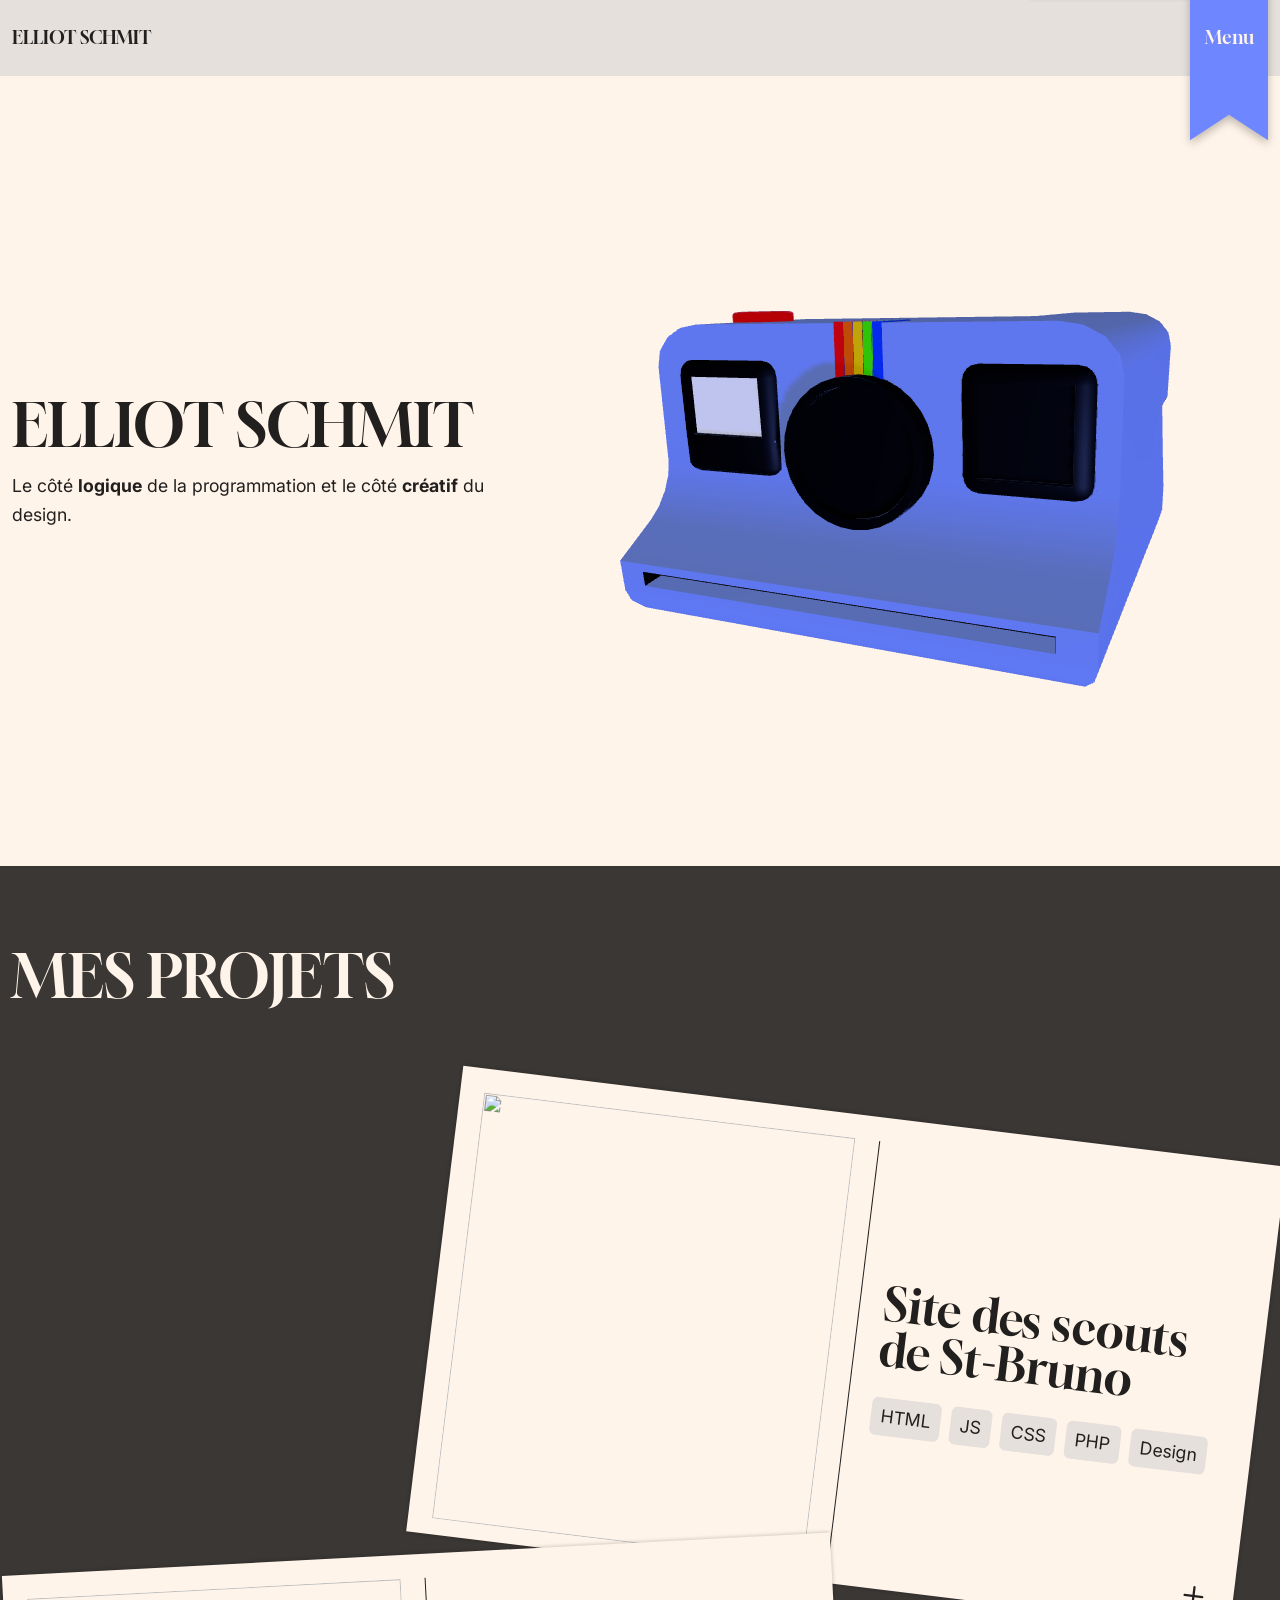
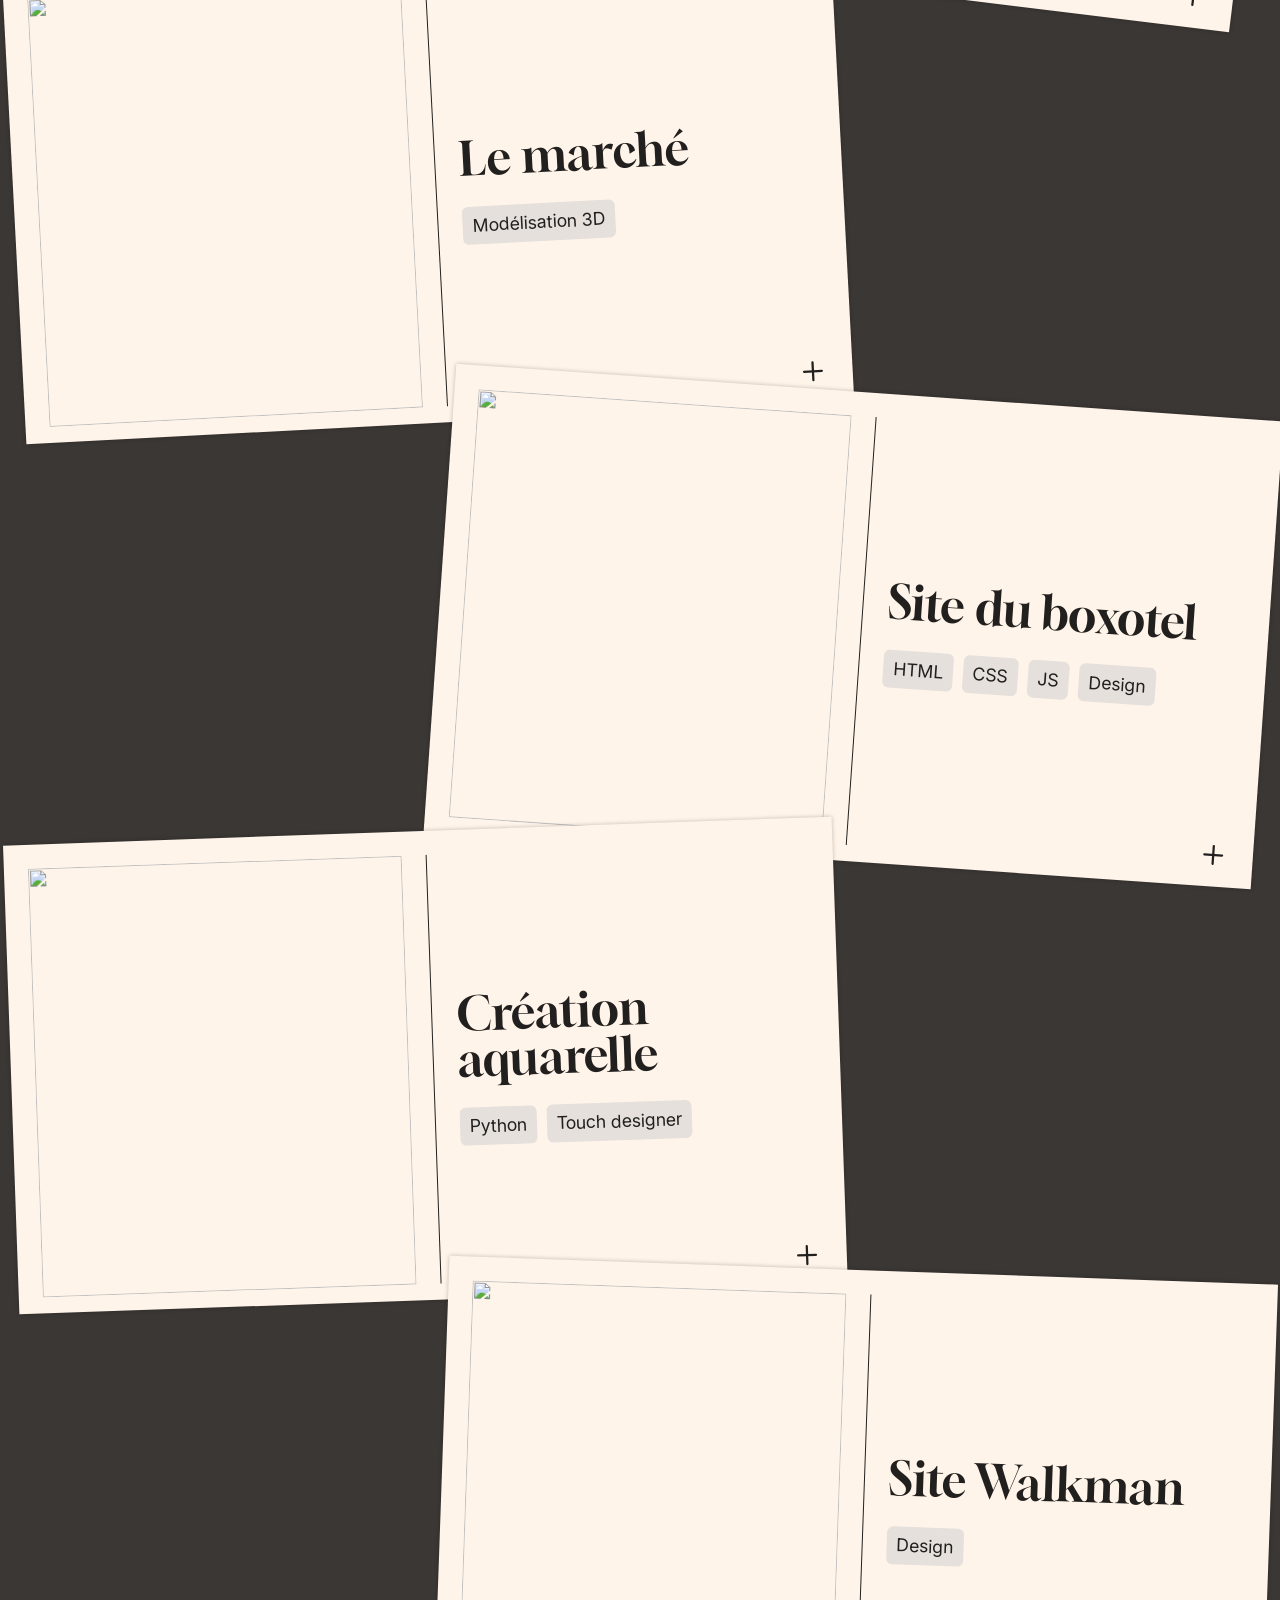
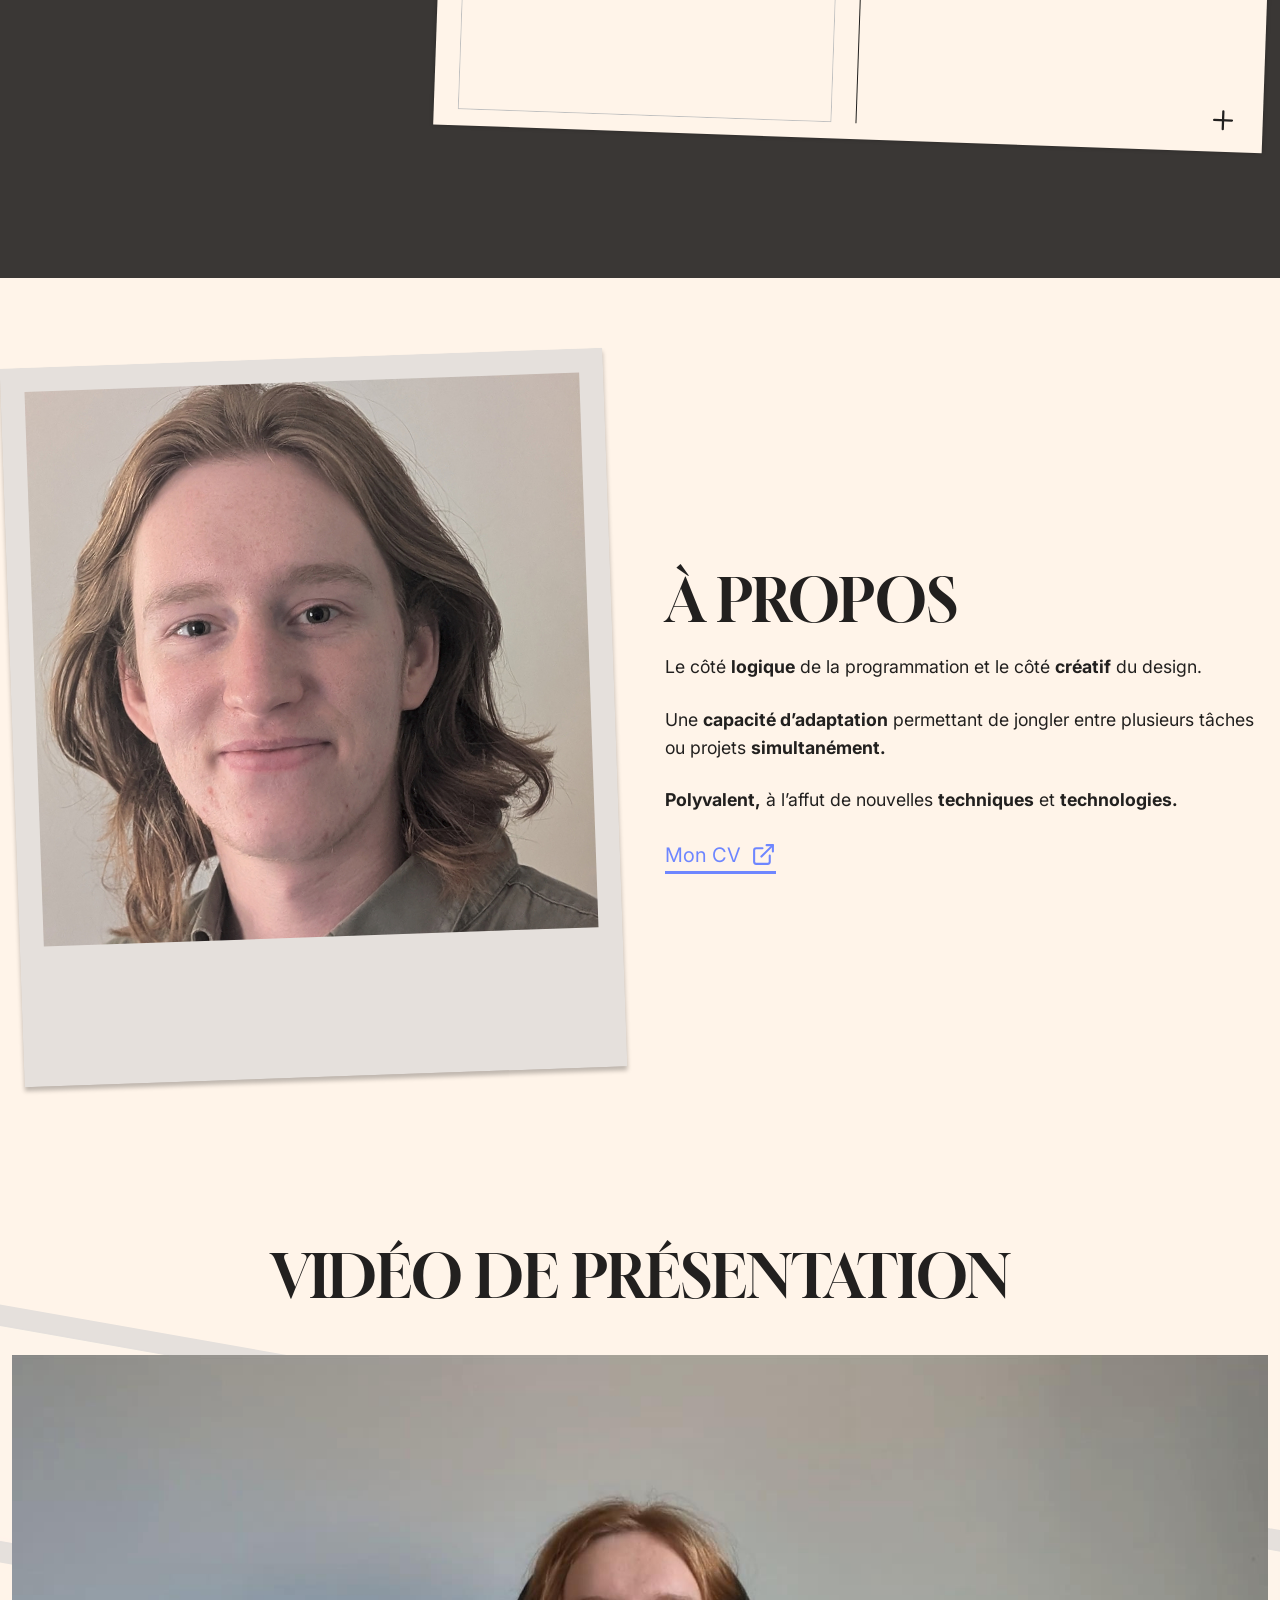
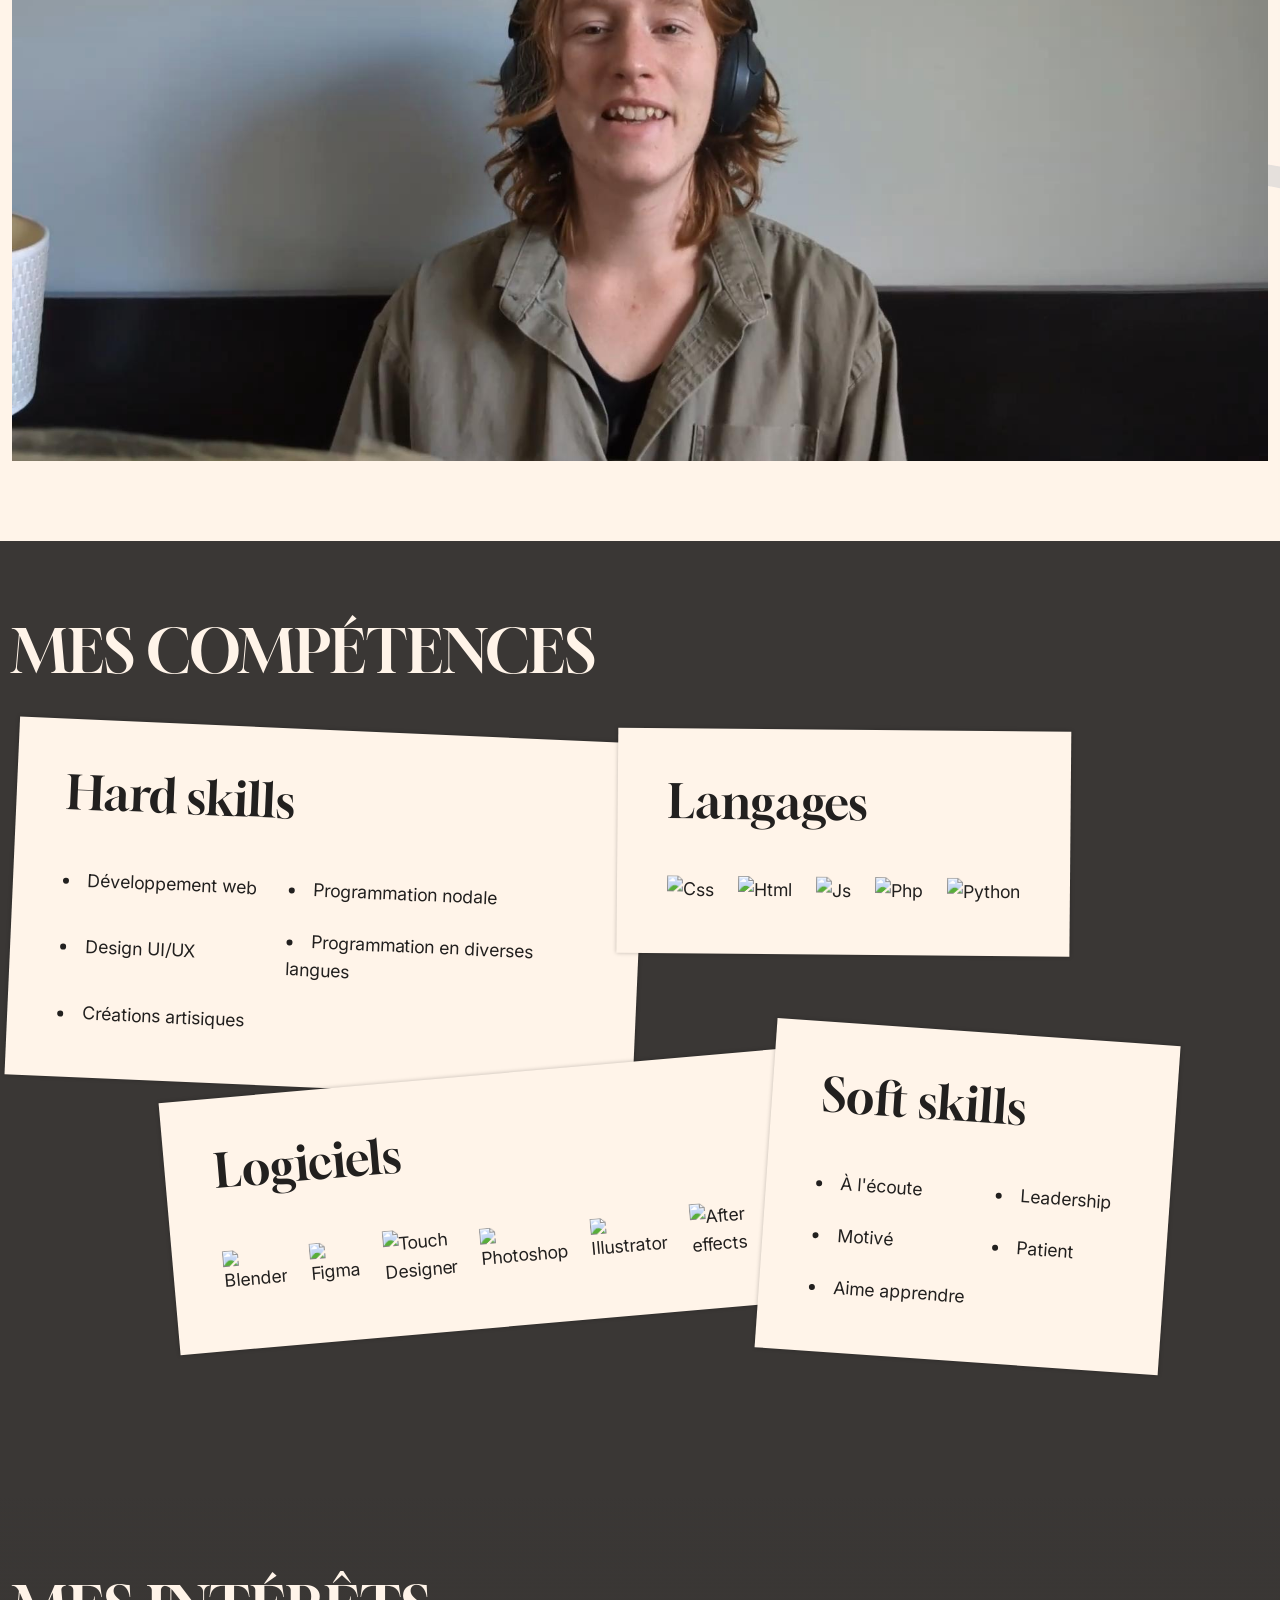
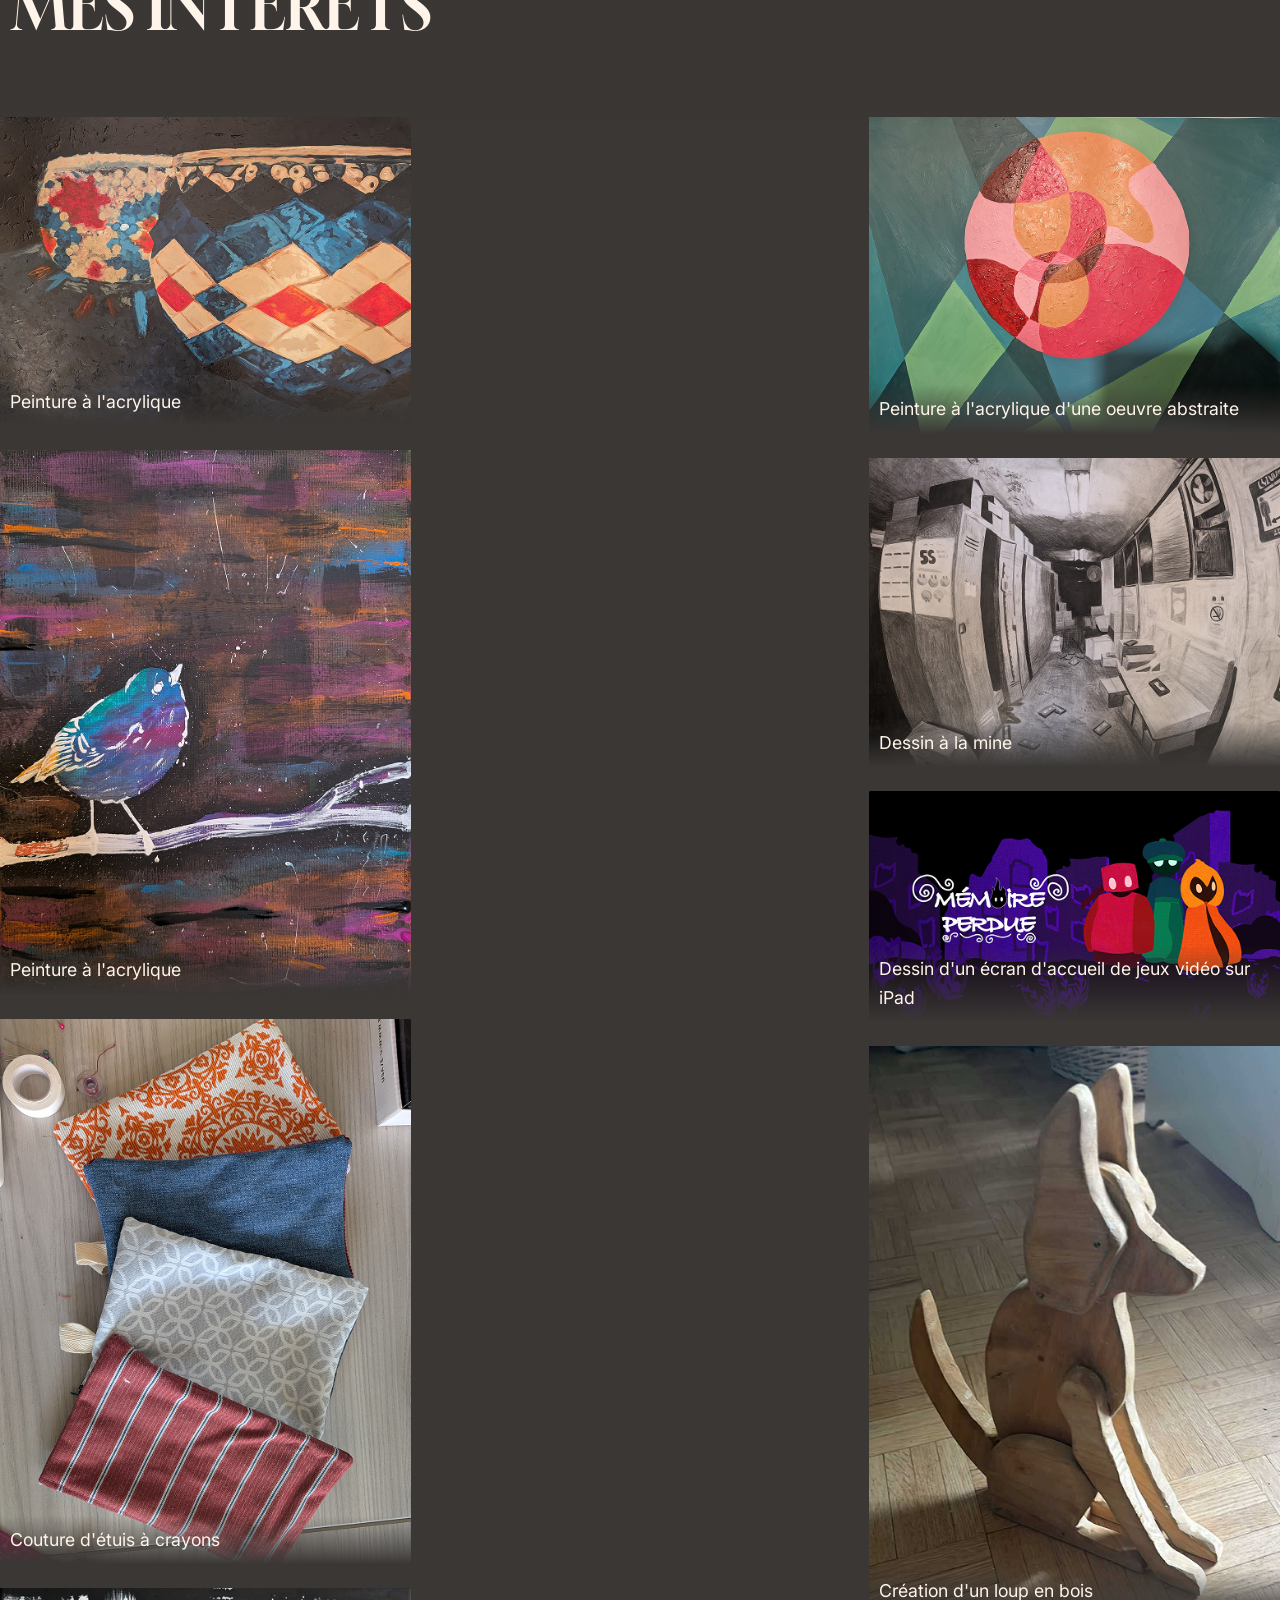
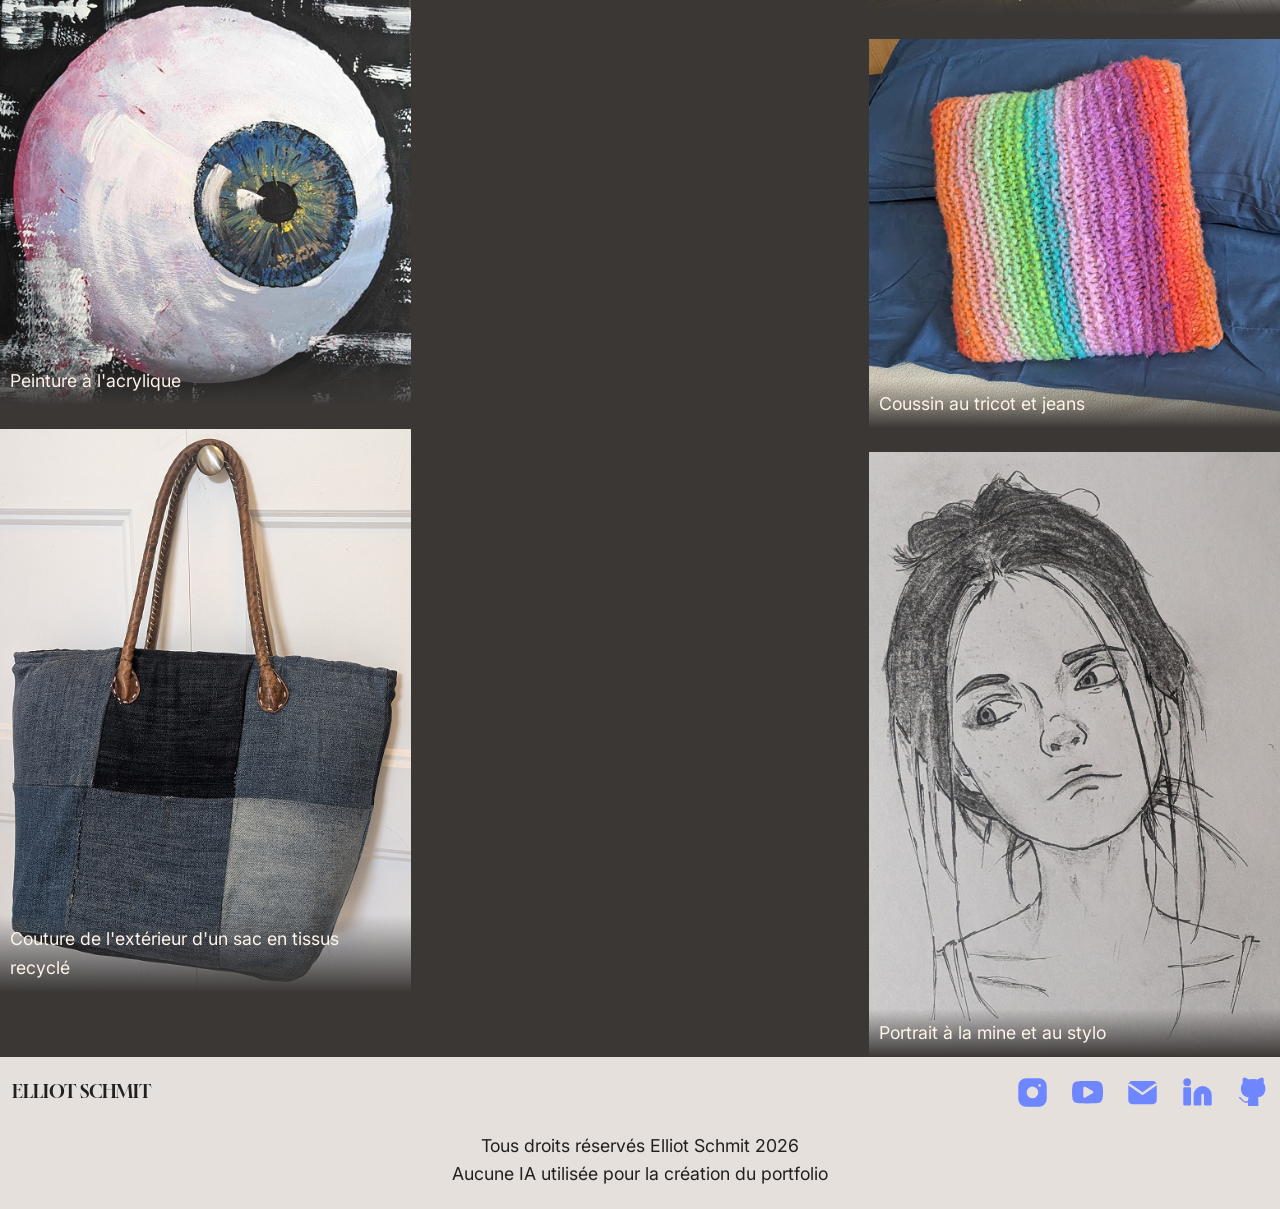
==== index.html @ b386bb95 "ajustements" ====
<!DOCTYPE html>
<html lang="fr">


<head>
    <meta charset="utf-8" />
    <meta name="viewport" content="width=device-width, initial-scale=1.0" />
    <title>Elliot Schmit - Porfolio - Profil multidisciplinaire</title>

    <link rel="apple-touch-icon" sizes="180x180" href="assets/favicon_io/apple-touch-icon.png">
    <link rel="icon" type="image/png" sizes="32x32" href="assets/favicon_io/favicon-32x32.png">
    <link rel="icon" type="image/png" sizes="16x16" href="assets/favicon_io/favicon-16x16.png">
    <link rel="manifest" href="assets/favicon_io/site.webmanifest">
    <link rel="stylesheet" href="styles/main.css" />

    <script src="scripts/vendors.js" defer></script>
    <script src="scripts/main.js" defer></script>
</head>

<body class="js-mouse">
    <div class="section modale js-modale">
        <div class="wrapper">
            <svg class="icon icon--lg js-x">
                <use class="js-icon" href="#icon-x"></use>
            </svg>
            <div class="js-video"></div>
        </div>
    </div>

    <header class="header" data-component="Header" data-header="fromTop">
        <div class="wrapper">
            <a href="index.html" class="logo">Elliot Schmit</a>

            <nav class="nav-primary">
                <ul class="nav js-nav">
                    <li>
                        <a href="index.html" class="nav-primary__item">Accueil</a>
                    </li>
                    <li>
                        <a href="index.html#projets" class="nav-primary__item">Mes projets</a>
                    </li>
                    <li>
                        <a href="index.html#apropos" class="nav-primary__item">À propos</a>
                    </li>

                    <li>
                        <ul class="socials">
                            <li>
                                <a href="https://www.instagram.com/elliotschmit/" target="_blank">
                                    <svg class="icon">
                                        <use href="#icon-instagram"></use>
                                    </svg>
                                    Instagram
                                </a>
                            </li>
                            <li>
                                <a href="https://youtube.com/@elliotschmit?si=RR1Z4JjvS5XWAOOx" target="_blank">
                                    <svg class="icon">
                                        <use href="#icon-youtube"></use>
                                    </svg>
                                    Youtube
                                </a>
                            </li>
                            <li>
                                <a href="https://github.com/ElliotSchmit" target="_blank">
                                    <svg class="icon">
                                        <use href="#icon-github"></use>
                                    </svg>
                                    Github
                                </a>
                            </li>
                            <li>
                                <a href="https://www.linkedin.com/in/elliot-schmit-5372b1441/" target="_blank">
                                    <svg class="icon">
                                        <use href="#icon-linkedin"></use>
                                    </svg>
                                    Linkedin
                                </a>
                            </li>
                        </ul>
                    </li>
                </ul>

                <button class="header__toggle js-toggle">
                    <div class="toggle__media">
                        <svg class="icon icon--xl">
                            <use href="#icon-signet"></use>
                        </svg>
                    </div>
                    <div class="toggle__content">
                        <p>Menu</p>
                    </div>
                </button>
            </nav>

        </div>
    </header>

    <div class="header__height"></div>
    <section class="section hero">
        <div class="wrapper">
            <div class="hero__content">
                <h1>Elliot Schmit</h1>

                <p>
                    Le côté
                    <b>logique</b>
                    de la programmation et le côté
                    <b>créatif</b>
                    du design.
                </p>
            </div>
            <div class="hero__media">
                <div class="webgl__container js-container">
                    <canvas class="webgl" data-component="Experience"></canvas>
                </div>

                <img src="assets/images/camera.png" alt="" class="media__mobile" />
            </div>
        </div>
    </section>

    <section id="projets" class="section section-dark projets">
        <div class="wrapper">
            <h2>Mes projets</h2>

            <div class="cards">
                <a href="scouts.html" class="card" data-component="Rotate">
                    <div class="card__media">
                        <img src="assets/images/scouts-thumbnail.jpeg" alt="" />
                    </div>
                    <div class="card__content">
                        <h3>Site des scouts de St-Bruno</h3>
                        <ul class="categories">
                            <li>HTML</li>
                            <li>JS</li>
                            <li>CSS</li>
                            <li>PHP</li>
                            <li>Design</li>
                        </ul>

                        <svg class="icon icon--lg">
                            <use href="#icon-plus"></use>
                        </svg>
                    </div>
                    <img class="timbre" src="assets/images/timbre-1.png" alt="" />
                </a>

                <a href="marche.html" class="card" data-component="Rotate">
                    <div class="card__media">
                        <img src="assets/images/marche-thumbnail.jpeg" alt="" />
                    </div>
                    <div class="card__content">
                        <h3>Le marché</h3>
                        <ul class="categories">
                            <li>Modélisation 3D</li>
                        </ul>

                        <svg class="icon icon--lg">
                            <use href="#icon-plus"></use>
                        </svg>
                    </div>
                    <img class="timbre" src="assets/images/timbre-2.png" alt="" />
                </a>

                <a href="boxotel.html" class="card" data-component="Rotate">
                    <div class="card__media">
                        <img src="assets/images/boxotel-thumbnail.jpeg" alt="" />
                    </div>
                    <div class="card__content">
                        <h3>Site du boxotel</h3>
                        <ul class="categories">
                            <li>HTML</li>
                            <li>CSS</li>
                            <li>JS</li>
                            <li>Design</li>
                        </ul>

                        <svg class="icon icon--lg">
                            <use href="#icon-plus"></use>
                        </svg>
                    </div>
                    <img class="timbre" src="assets/images/timbre-3.png" alt="" />
                </a>

                <a href="aquarelle.html" class="card" data-component="Rotate">
                    <div class="card__media">
                        <img src="assets/images/aquarelle-thumbnail.jpg" alt="" />
                    </div>
                    <div class="card__content">
                        <h3>Création aquarelle</h3>
                        <ul class="categories">
                            <li>Python</li>
                            <li>Touch designer</li>
                        </ul>

                        <svg class="icon icon--lg">
                            <use href="#icon-plus"></use>
                        </svg>
                    </div>
                    <img class="timbre" src="assets/images/timbre-4.png" alt="" />
                </a>

                <a href="walkman.html" class="card" data-component="Rotate">
                    <div class="card__media">
                        <img src="assets/images/walkman-thumbnail.jpg" alt="" />
                    </div>
                    <div class="card__content">
                        <h3>Site Walkman</h3>
                        <ul class="categories">
                            <li>Design</li>
                        </ul>

                        <svg class="icon icon--lg">
                            <use href="#icon-plus"></use>
                        </svg>
                    </div>
                    <img class="timbre" src="assets/images/timbre-5.png" alt="" />
                </a>
            </div>
        </div>
    </section>

    <section id="apropos" class="section apropos">
        <div class="wrapper">
            <div class="apropos__media">
                <img src="assets/images/portrait.jpg" alt="" />
            </div>
            <div class="apropos__content">
                <h2>À propos</h2>
                <p>
                    Le côté
                    <b>logique</b>
                    de la programmation et le côté
                    <b>créatif</b>
                    du design.
                </p>
                <p>
                    Une
                    <b>capacité d’adaptation</b>
                    permettant de jongler entre plusieurs tâches ou projets
                    <b>simultanément.</b>
                </p>
                <p>
                    <b>Polyvalent,</b>
                    à l’affut de nouvelles
                    <b>techniques</b>
                    et
                    <b>technologies.</b>
                </p>

                <a href="assets/documents/cv-elliot-schmit.pdf" download target="_blank" class="link">
                    Mon CV
                    <svg class="icon icon--md">
                        <use href="#icon-external-link"></use>
                    </svg>
                </a>
            </div>
        </div>
    </section>

    <section class="section presentation">
        <div class="wrapper">
            <h2>Vidéo de présentation</h2>
            <div class="video" data-component="YouTube" data-video-id="yFu0NBnKjqQ" data-modale>
                <div class="video__media js-video">
                    <img class="js-poster" src="assets/images/presentation.jpg" alt="Vidéo de présentation" />

                    <svg class="icon icon--xl">
                        <use href="#icon-play"></use>
                    </svg>
                </div>
            </div>
        </div>
        <div class="film js-film" data-component="Translate"></div>
    </section>

    <section class="section section-dark competences">
        <div class="wrapper">
            <h2>Mes compétences</h2>

            <div class="cards">
                <div class="card">
                    <h3>Hard skills</h3>
                    <ul>
                        <li>Développement web</li>
                        <li>Programmation nodale</li>
                        <li>Design UI/UX</li>
                        <li>Programmation en diverses langues</li>
                        <li>Créations artisiques</li>
                    </ul>
                </div>

                <div class="card">
                    <h3>Langages</h3>
                    <ul>
                        <li><img src="assets/images/css.png" alt="Css" /></li>
                        <li><img src="assets/images/html.png" alt="Html" /></li>
                        <li><img src="assets/images/js.png" alt="Js" /></li>
                        <li><img src="assets/images/php.png" alt="Php" /></li>
                        <li><img src="assets/images/python.png" alt="Python" /></li>
                    </ul>
                </div>

                <div class="card">
                    <h3>Logiciels</h3>
                    <ul>
                        <li><img src="assets/images/blender.png" alt="Blender" /></li>
                        <li><img src="assets/images/figma.png" alt="Figma" /></li>
                        <li><img src="assets/images/touchdesigner.png" alt="Touch Designer" /></li>
                        <li><img src="assets/images/photoshop.png" alt="Photoshop" /></li>
                        <li><img src="assets/images/illustrator.png" alt="Illustrator" /></li>
                        <li><img src="assets/images/aftereffects.png" alt="After effects" /></li>
                    </ul>
                </div>

                <div class="card">
                    <h3>Soft skills</h3>
                    <ul>
                        <li>À l'écoute</li>
                        <li>Leadership</li>
                        <li>Motivé</li>
                        <li>Patient</li>
                        <li>Aime apprendre</li>
                    </ul>
                </div>
            </div>
        </div>
    </section>

    <section class="section-dark interets">
        <div class="section interets__content">
            <div class="wrapper">
                <h2>Mes intérêts</h2>
            </div>
        </div>

        <div class="section interets-sticky">
            <div class="wrapper">
                <h2>Mes intérêts</h2>
            </div>
        </div>

        <div class="oeuvres-grid js-gallery" data-component="Gallery">
            <div class="oeuvres-col">
                <div class="oeuvre">
                    <img src="assets/images/chandelles.jpg" alt="Chandelles en mosaïques" data-component="Modale" />
                    <p>Peinture à l'acrylique</p>
                </div>
                <div class="oeuvre">
                    <img src="assets/images/oiseau.jpg" alt="Oiseau" data-component="Modale" />
                    <p>Peinture à l'acrylique</p>
                </div>
                <div class="oeuvre">
                    <img src="assets/images/etuis.jpg" alt="" data-component="Modale" />
                    <p>Couture d'étuis à crayons</p>
                </div>
                <div class="oeuvre">
                    <img src="assets/images/oeil.jpg" alt="Oeil" data-component="Modale" />
                    <p>Peinture à l'acrylique</p>
                </div>
                <div class="oeuvre">
                    <img src="assets/images/sac.jpg" alt="" data-component="Modale" />
                    <p>Couture de l'extérieur d'un sac en tissus recyclé</p>
                </div>
            </div>

            <div class="oeuvres-col js-inverted">
                <div class="oeuvre">
                    <img src="assets/images/arbre.jpg" alt="Arbre, eau et maison" data-component="Modale" />
                    <p>Peinture à l'acrylique sur carton en supperposition</p>
                </div>
                <div class="oeuvre">
                    <img src="assets/images/poivriere.jpg" alt="" data-component="Modale" />
                    <p>Tournage de bois d'une poivrière</p>
                </div>
                <div class="oeuvre">
                    <img src="assets/images/excalibur.jpg" alt="" data-component="Modale" />
                    <p>Construction d'une roche excalibur en mousse de plastique recyclé</p>
                </div>
                <div class="oeuvre">
                    <img src="assets/images/fleurs.jpg" alt="Quelques fleurs" data-component="Modale" />
                    <p>Pyrogravure sur bois</p>
                </div>
                <div class="oeuvre">
                    <img src="assets/images/portrait1.jpg" alt="" data-component="Modale" />
                    <p>Portrait à la mine et au stylo</p>
                </div>
            </div>
            <div></div>
            <div class="oeuvres-col">
                <div class="oeuvre">
                    <img src="assets/images/abstraite.jpg" alt="" data-component="Modale" />
                    <p>Peinture à l'acrylique d'une oeuvre abstraite</p>
                </div>
                <div class="oeuvre">
                    <img src="assets/images/corridor.jpg" alt="Corridor d'école avec effet judas" data-component="Modale" />
                    <p>Dessin à la mine</p>
                </div>
                <div class="oeuvre">
                    <img src="assets/images/memoire-perdue.jpg" alt="Personnages et fond ville abandonée" data-component="Modale" />
                    <p>Dessin d'un écran d'accueil de jeux vidéo sur iPad</p>
                </div>
                <div class="oeuvre">
                    <img src="assets/images/loup.jpg" alt="" data-component="Modale" />
                    <p>Création d'un loup en bois</p>
                </div>
                <div class="oeuvre">
                    <img src="assets/images/coussin.jpg" alt="" data-component="Modale" />
                    <p>Coussin au tricot et jeans</p>
                </div>
                <div class="oeuvre">
                    <img src="assets/images/portrait2.jpg" alt="" data-component="Modale" />
                    <p>Portrait à la mine et au stylo</p>
                </div>
            </div>
        </div>

        <div class="oeuvres-grid-mobile js-gallery-mobile">
            <div class="oeuvres-row js-oeuvres">
                <div class="oeuvre">
                    <img src="assets/images/chandelles.jpg" alt="Chandelles en mosaïques" data-component="Modale" />
                    <p>Peinture à l'acrylique</p>
                </div>
                <div class="oeuvre">
                    <img src="assets/images/oiseau.jpg" alt="Oiseau" data-component="Modale" />
                    <p>Peinture à l'acrylique</p>
                </div>
                <div class="oeuvre">
                    <img src="assets/images/etuis.jpg" alt="" data-component="Modale" />
                    <p>Couture d'étuis à crayons</p>
                </div>
                <div class="oeuvre">
                    <img src="assets/images/oeil.jpg" alt="Oeil" data-component="Modale" />
                    <p>Peinture à l'acrylique</p>
                </div>
            </div>
            <div class="oeuvres-row js-oeuvres">
                <div class="oeuvre">
                    <img src="assets/images/sac.jpg" alt="" data-component="Modale" />
                    <p>Couture de l'extérieur d'un sac en tissus recyclé</p>
                </div>
                <div class="oeuvre">
                    <img src="assets/images/abre.jpg" alt="Arbre, eau et maison" data-component="Modale" />
                    <p>Peinture à l'acrylique sur carton en supperposition</p>
                </div>
                <div class="oeuvre">
                    <img src="assets/images/poivriere.jpg" alt="" data-component="Modale" />
                    <p>Tournage de bois d'une poivrière</p>
                </div>
                <div class="oeuvre">
                    <img src="assets/images/excalibur.jpg" alt="" data-component="Modale" />
                    <p>Construction d'une roche excalibur en mousse de plastique recyclé</p>
                </div>
            </div>
            <div class="oeuvres-row js-oeuvres">
                <div class="oeuvre">
                    <img src="assets/images/fleurs.jpg" alt="Quelques fleurs" data-component="Modale" />
                    <p>Pyrogravure sur bois</p>
                </div>
                <div class="oeuvre">
                    <img src="assets/images/portrait1.jpg" alt="" data-component="Modale" />
                    <p>Portrait à la mine et au stylo</p>
                </div>
                <div class="oeuvre">
                    <img src="assets/images/abstraite.jpg" alt="" data-component="Modale" />
                    <p>Peinture à l'acrylique d'une oeuvre abstraite</p>
                </div>
                <div class="oeuvre">
                    <img src="assets/images/corridor.jpg" alt="Corridor d'école avec effet judas" data-component="Modale" />
                    <p>Dessin à la mine</p>
                </div>
            </div>
            <div class="oeuvres-row js-oeuvres">
                <div class="oeuvre">
                    <img src="assets/images/memoire-perdue.jpg" alt="Personnages et fond ville abandonée" data-component="Modale" />
                    <p>Dessin d'un écran d'accueil de jeux vidéo sur iPad</p>
                </div>
                <div class="oeuvre">
                    <img src="assets/images/loup.jpg" alt="" data-component="Modale" />
                    <p>Création d'un loup en bois</p>
                </div>
                <div class="oeuvre">
                    <img src="assets/images/coussin.jpg" alt="" data-component="Modale" />
                    <p>Coussin au tricot et jeans</p>
                </div>
                <div class="oeuvre">
                    <img src="assets/images/portrait2.jpg" alt="" data-component="Modale" />
                    <p>Portrait à la mine et au stylo</p>
                </div>
            </div>
        </div>
    </section>

    <!-- <section class="section contact">
    <div class="wrapper">
        <div class="contact__content">
            <h2>Contactez-moi!</h2>

            <form action="https://formspree.io/f/mrperbyq" method="POST" class="form" autocomplete="off" data-component="Form">
                <div class="form__body">
                    <fieldset class="grid">
                        <div class="input">
                            <label class="input__label" for="fullname">Nom</label>
                            <p class="input__error">Veuillez remplir ce champ</p>
                            <input class="input__element" type="text" name="fullname" id="fullname" required />
                        </div>
                        <div class="input">
                            <label class="input__label" for="email">Courriel</label>
                            <p class="input__error">Ce format n'est pas valide</p>
                            <input class="input__element" type="email" name="email" id="email" required />
                        </div>
                        <div class="input">
                            <label class="input__label" for="subject">Sujet</label>
                            <p class="input__error">Veuillez remplir ce champ</p>
                            <input class="input__element" type="text" name="subject" id="subject" required />
                        </div>
                        <div class="input textarea u-grid-fullwidth">
                            <label class="input__label" for="message">Message</label>
                            <p class="input__error">Veuillez remplir ce champ</p>
                            <textarea class="input__element" name="message" id="message" required></textarea>
                        </div>
                    </fieldset>

                    <div class="form__confirmation">
                        <p>Votre formulaire a bien été envoyé.</p>
                    </div>

                    <footer class="form__footer"><button type="submit" class="btn">Envoyer</button></footer>
                </div>
            </form>
        </div>
        <div class="contact__media">
            <img src="assets/images/envelope.png" alt="" />
        </div>
    </div>
</section> -->

    <footer class="footer">
        <div class="wrapper">
            <div class="footer__content">
                <a href="index.html" class="logo">Elliot Schmit</a>
                <ul class="socials">
                    <li><a href="https://www.instagram.com/elliotschmit/" target="_blank"><svg class="icon icon--lg">
                                <use href="#icon-instagram"></use>
                            </svg></a></li>
                    <li><a href="https://youtube.com/@elliotschmit?si=RR1Z4JjvS5XWAOOx" target="_blank"><svg class="icon icon--lg">
                                <use href="#icon-youtube"></use>
                            </svg></a></li>
                    <li><a href="mailto:schmit0709@gmail.com"><svg class="icon icon--lg">
                                <use href="#icon-mail"></use>
                            </svg></a></li>
                    <li><a href="https://www.linkedin.com/in/elliot-schmit-5372b1441/" target="_blank"><svg class="icon icon--lg">
                                <use href="#icon-linkedin"></use>
                            </svg></a></li>
                    <li><a href="https://github.com/ElliotSchmit" target="_blank"><svg class="icon icon--lg">
                                <use href="#icon-github"></use>
                            </svg></a></li>
                </ul>
            </div>

            <p>Tous droits réservés Elliot Schmit 2026</p>
            <p>Aucune IA utilisée pour la création du portfolio</p>
        </div>
    </footer>

</body>

</html>
---- styles/main.css ----
@charset "UTF-8";
@import url("https://fonts.googleapis.com/css2?family=Gloock&family=Inter:ital,opsz,wght@0,14..32,100..900;1,14..32,100..900&display=swap");
/* ==========================================================================
   cover / tools
   ========================================================================== */
/* ==========================================================================
   cover / typo
   ========================================================================== */
/* ==========================================================================
   COLORS / SETTINGS
   ========================================================================== */
:root {
  --color-white: #fff4e9;
  --color-black: #22201f;
  --color-primary: #6e86ff;
  --color-bg-dark: #3a3735;
  --color-bg-secondary: #e5e0dc;
}

/* ==========================================================================
   easing / settings
   ========================================================================== */
/* ==========================================================================
   FONTS / SETTINGS
   ========================================================================== */
:root {
  --font-primary: 'Inter', sans-serif;
  --font-secondary: 'Gloock', serif;
  --font-size-content: clamp(1rem, 0.21vw + 0.94rem, 1.13rem);
  --font-size-h1: clamp(2.19rem, 3.02vw + 1.28rem, 4rem);
  --font-size-h2: clamp(1.88rem, 2.08vw + 1.25rem, 3.13rem);
}

/* ==========================================================================
   DIMENSIONS / SETTINGS
   ========================================================================== */
:root {
  --spacing-xs: 5px;
  --spacing-sm: 10px;
  --spacing-md: 24px;
  --spacing-lg: 50px;
  --spacing-xl: 100px;
  --spacing-xxl: 220px;
}

/*! normalize.css v8.0.1 | MIT License | github.com/necolas/normalize.css */
/* Document
   ========================================================================== */
/**
 * 1. Correct the line height in all browsers.
 * 2. Prevent adjustments of font size after orientation changes in iOS.
 */
html {
  line-height: 1.15; /* 1 */
  -webkit-text-size-adjust: 100%; /* 2 */
}

/* Sections
     ========================================================================== */
/**
   * Remove the margin in all browsers.
   */
body {
  margin: 0;
}

/**
   * Render the `main` element consistently in IE.
   */
main {
  display: block;
}

/**
   * Correct the font size and margin on `h1` elements within `section` and
   * `article` contexts in Chrome, Firefox, and Safari.
   */
h1 {
  font-size: 2em;
  margin: 0.67em 0;
}

/* Grouping content
     ========================================================================== */
/**
   * 1. Add the correct box sizing in Firefox.
   * 2. Show the overflow in Edge and IE.
   */
hr {
  box-sizing: content-box; /* 1 */
  height: 0; /* 1 */
  overflow: visible; /* 2 */
}

/**
   * 1. Correct the inheritance and scaling of font size in all browsers.
   * 2. Correct the odd `em` font sizing in all browsers.
   */
pre {
  font-family: monospace, monospace; /* 1 */
  font-size: 1em; /* 2 */
}

/* Text-level semantics
     ========================================================================== */
/**
   * Remove the gray background on active links in IE 10.
   */
a {
  background-color: transparent;
}

/**
   * 1. Remove the bottom border in Chrome 57-
   * 2. Add the correct text decoration in Chrome, Edge, IE, Opera, and Safari.
   */
abbr[title] {
  border-bottom: none; /* 1 */
  text-decoration: underline; /* 2 */
  -webkit-text-decoration: underline dotted;
          text-decoration: underline dotted; /* 2 */
}

/**
   * Add the correct font weight in Chrome, Edge, and Safari.
   */
b,
strong {
  font-weight: bolder;
}

/**
   * 1. Correct the inheritance and scaling of font size in all browsers.
   * 2. Correct the odd `em` font sizing in all browsers.
   */
code,
kbd,
samp {
  font-family: monospace, monospace; /* 1 */
  font-size: 1em; /* 2 */
}

/**
   * Add the correct font size in all browsers.
   */
small {
  font-size: 80%;
}

/**
   * Prevent `sub` and `sup` elements from affecting the line height in
   * all browsers.
   */
sub,
sup {
  font-size: 75%;
  line-height: 0;
  position: relative;
  vertical-align: baseline;
}

sub {
  bottom: -0.25em;
}

sup {
  top: -0.5em;
}

/* Embedded content
     ========================================================================== */
/**
   * Remove the border on images inside links in IE 10.
   */
img {
  border-style: none;
}

/* Forms
     ========================================================================== */
/**
   * 1. Change the font styles in all browsers.
   * 2. Remove the margin in Firefox and Safari.
   */
button,
input,
optgroup,
select,
textarea {
  font-family: inherit; /* 1 */
  font-size: 100%; /* 1 */
  line-height: 1.15; /* 1 */
  margin: 0; /* 2 */
}

/**
   * Show the overflow in IE.
   * 1. Show the overflow in Edge.
   */
button,
input {
  /* 1 */
  overflow: visible;
}

/**
   * Remove the inheritance of text transform in Edge, Firefox, and IE.
   * 1. Remove the inheritance of text transform in Firefox.
   */
button,
select {
  /* 1 */
  text-transform: none;
}

/**
   * Correct the inability to style clickable types in iOS and Safari.
   */
button,
[type=button],
[type=reset],
[type=submit] {
  -webkit-appearance: button;
}

/**
   * Remove the inner border and padding in Firefox.
   */
button::-moz-focus-inner,
[type=button]::-moz-focus-inner,
[type=reset]::-moz-focus-inner,
[type=submit]::-moz-focus-inner {
  border-style: none;
  padding: 0;
}

/**
   * Restore the focus styles unset by the previous rule.
   */
button:-moz-focusring,
[type=button]:-moz-focusring,
[type=reset]:-moz-focusring,
[type=submit]:-moz-focusring {
  outline: 1px dotted ButtonText;
}

/**
   * Correct the padding in Firefox.
   */
fieldset {
  padding: 0.35em 0.75em 0.625em;
}

/**
   * 1. Correct the text wrapping in Edge and IE.
   * 2. Correct the color inheritance from `fieldset` elements in IE.
   * 3. Remove the padding so developers are not caught out when they zero out
   *    `fieldset` elements in all browsers.
   */
legend {
  box-sizing: border-box; /* 1 */
  color: inherit; /* 2 */
  display: table; /* 1 */
  max-width: 100%; /* 1 */
  padding: 0; /* 3 */
  white-space: normal; /* 1 */
}

/**
   * Add the correct vertical alignment in Chrome, Firefox, and Opera.
   */
progress {
  vertical-align: baseline;
}

/**
   * Remove the default vertical scrollbar in IE 10+.
   */
textarea {
  overflow: auto;
}

/**
   * 1. Add the correct box sizing in IE 10.
   * 2. Remove the padding in IE 10.
   */
[type=checkbox],
[type=radio] {
  box-sizing: border-box; /* 1 */
  padding: 0; /* 2 */
}

/**
   * Correct the cursor style of increment and decrement buttons in Chrome.
   */
[type=number]::-webkit-inner-spin-button,
[type=number]::-webkit-outer-spin-button {
  height: auto;
}

/**
   * 1. Correct the odd appearance in Chrome and Safari.
   * 2. Correct the outline style in Safari.
   */
[type=search] {
  -webkit-appearance: textfield; /* 1 */
  outline-offset: -2px; /* 2 */
}

/**
   * Remove the inner padding in Chrome and Safari on macOS.
   */
[type=search]::-webkit-search-decoration {
  -webkit-appearance: none;
}

/**
   * 1. Correct the inability to style clickable types in iOS and Safari.
   * 2. Change font properties to `inherit` in Safari.
   */
::-webkit-file-upload-button {
  -webkit-appearance: button; /* 1 */
  font: inherit; /* 2 */
}

/* Interactive
     ========================================================================== */
/*
   * Add the correct display in Edge, IE 10+, and Firefox.
   */
details {
  display: block;
}

/*
   * Add the correct display in all browsers.
   */
summary {
  display: list-item;
}

/* Misc
     ========================================================================== */
/**
   * Add the correct display in IE 10+.
   */
template {
  display: none;
}

/**
   * Add the correct display in IE 10.
   */
[hidden] {
  display: none;
}

/* ==========================================================================
   RESET / GENERIC
   ========================================================================== */
html {
  box-sizing: border-box;
}

*,
*:before,
*:after {
  box-sizing: inherit;
}

img {
  max-width: 100%;
}

.tt {
  align-items: center;
  color: var(--color-black);
  display: flex;
  height: 100vh;
  font: 800 75px/1.5 helvetica, sans-serif;
  justify-content: center;
  position: fixed;
  left: 0;
  margin: 0;
  top: 0;
  width: 100vw;
}

/* ==========================================================================
   BODY / ELEMENT
   Le body permet d'initialiser les propriétés générales de la page.
   Les éléments de la page vont hérités des propriétés inscrite dans body
   ========================================================================== */
body {
  background-color: var(--color-white);
  font-family: var(--font-primary);
  font-size: var(--font-size-content);
  color: var(--color-black);
  line-height: 1.6;
  overflow-x: hidden;
  position: relative;
}

/* ==========================================================================
   HEADINGS / ELEMENT
   ========================================================================== */
h1,
h2,
h3,
h4,
h5,
h6 {
  font-family: var(--font-secondary);
  line-height: 100%;
  margin: 0;
  font-weight: 100;
}

h1,
.h1,
h2 {
  font-size: var(--font-size-h1);
  text-transform: uppercase;
}

h3 {
  font-size: var(--font-size-h2);
}

h4 {
  font-size: var(--font-size-h3);
}

h5 {
  font-size: var(--font-size-h5);
}

h6 {
  font-size: var(--font-size-h6);
}

em {
  font-style: italic;
}

.subtitle {
  font-weight: 200;
  text-transform: uppercase;
  margin: 0;
}

.logo {
  font-family: var(--font-secondary);
  text-transform: uppercase;
}

/* ==========================================================================
   LINKS / ELEMENTS
   Style de base de tous les liens et bouton du site
   ========================================================================== */
a {
  color: inherit;
  text-decoration: none;
}

/* ==========================================================================
   WRAPPER / ELEMENT
   ========================================================================== */
.wrapper {
  max-width: 1440px;
  width: calc(100% - var(--spacing-md));
  margin: 0 auto;
}

/* ==========================================================================
   apprentissages / component
   ========================================================================== */
.apprentissages .wrapper {
  display: grid;
  grid-template-columns: 1fr 1fr;
  align-items: center;
  gap: var(--spacing-md);
}
@media (width < 1024px) {
  .apprentissages .wrapper {
    grid-template-columns: 1fr;
  }
}

/* ==========================================================================
   apropos / component
   ========================================================================== */
.apropos .wrapper {
  display: grid;
  grid-template-columns: 1fr 1fr;
  align-items: center;
  gap: var(--spacing-lg);
}
@media (width < 768px) {
  .apropos .wrapper {
    grid-template-columns: 1fr;
  }
}

.apropos__media img {
  box-shadow: 0px 4px 4px 0px rgba(0, 0, 0, 0.25);
  transform: rotate(-2deg);
  width: 100%;
  height: 100%;
  -o-object-fit: cover;
     object-fit: cover;
}

.apropos__media {
  transition: all 0.3s cubic-bezier(0.19, 1, 0.22, 1);
}
.apropos__media img {
  padding: var(--spacing-md);
  padding-bottom: 140px;
  background-color: var(--color-bg-secondary);
}
@media (width < 768px) {
  .apropos__media {
    width: 90%;
    justify-self: center;
  }
}

.apropos__content {
  display: flex;
  flex-direction: column;
  gap: var(--spacing-md);
}
@media (width < 768px) {
  .apropos__content {
    align-items: center;
    text-align: center;
  }
}
.apropos__content p {
  margin: 0;
}

/* ==========================================================================
   buttons / component
   ========================================================================== */
.btn {
  color: var(--color-white);
  background: var(--color-primary);
  box-shadow: 0 0 0 1px rgb(110, 134, 255) inset;
  border: none;
  padding: 10px 20px;
  border-radius: 6px;
  font-family: var(--font-secondary);
  transition: all 0.3s cubic-bezier(0.19, 1, 0.22, 1);
  cursor: pointer;
}
.btn:hover {
  transform: scale(1.05);
}

.btn-secondary {
  color: var(--color-primary);
  background: transparent;
}

.link {
  color: var(--color-primary);
  display: flex;
  align-items: center;
  gap: var(--spacing-sm);
  border-bottom: 3px solid var(--color-primary);
  width: -moz-fit-content;
  width: fit-content;
  font-size: 1.25rem;
}

.hub .btn {
  font-family: var(--font-primary);
}
.hub .btn:hover {
  box-shadow: 0 0 0 3px rgb(110, 134, 255) inset;
  transform: translateX(5px);
}

/* ==========================================================================
   competences / component
   ========================================================================== */
.competences .cards {
  display: grid;
  grid-template-columns: 2fr 1.5fr;
  padding-top: var(--spacing-lg);
  justify-content: space-between;
}
@media (width < 1440px) {
  .competences .cards {
    grid-template-columns: 1fr 1fr;
  }
}
@media (width < 768px) {
  .competences .cards {
    grid-template-columns: 1fr;
  }
}

.competences {
  background-color: var(--color-bg-dark);
  position: relative;
  z-index: 1;
}

.competences .card {
  background-color: var(--color-white);
  background-image: url("../assets/images/lines.png");
  background-position-x: -35px;
  color: var(--color-black);
  padding: 50px;
  width: -moz-fit-content;
  width: fit-content;
  height: -moz-fit-content;
  height: fit-content;
  box-shadow: 0px 0px 4px 0px rgba(0, 0, 0, 0.25);
}
@media (width < 768px) {
  .competences .card {
    justify-self: center;
    padding: var(--spacing-md);
    background-position-x: -60px;
  }
}
.competences .card ul {
  display: grid;
  gap: var(--spacing-md);
  align-items: center;
  margin: 0;
  padding: 0;
  list-style-position: inside;
  padding-top: var(--spacing-lg);
}
@media (width < 1024px) {
  .competences .card ul {
    gap: var(--spacing-sm);
  }
}
.competences .card:nth-child(1) {
  transform: rotate(2.5deg);
}
.competences .card:nth-child(1) ul {
  grid-template-columns: 1fr 1.5fr;
}
@media (width < 768px) {
  .competences .card:nth-child(1) ul {
    display: flex;
    flex-direction: column;
    align-items: flex-start;
  }
}
.competences .card:nth-child(2) {
  transform: rotate(0.5deg) translateX(-15%);
}
@media (width < 1440px) {
  .competences .card:nth-child(2) {
    transform: rotate(0.5deg) translateX(-5%);
  }
}
@media (width < 768px) {
  .competences .card:nth-child(2) {
    transform: rotate(0.5deg);
    order: -1;
  }
}
.competences .card:nth-child(2) ul {
  display: flex;
  list-style: none;
}
.competences .card:nth-child(3) {
  transform: rotate(-5deg) translateX(25%);
}
@media (width < 1024px) {
  .competences .card:nth-child(3) {
    transform: rotate(-5deg) translateY(10%) translateX(0);
  }
}
@media (width < 768px) {
  .competences .card:nth-child(3) {
    transform: rotate(-5deg) translateY(0) translateX(0);
  }
}
.competences .card:nth-child(3) ul {
  display: flex;
  list-style: none;
}
.competences .card:nth-child(4) {
  transform: rotate(4deg) translateY(-20%) translateX(40%);
}
@media (width < 1440px) {
  .competences .card:nth-child(4) {
    transform: rotate(4deg) translateY(-20%) translateX(30%);
  }
}
@media (width < 1024px) {
  .competences .card:nth-child(4) {
    transform: rotate(4deg) translateY(-40%) translateX(10%);
  }
}
@media (width < 768px) {
  .competences .card:nth-child(4) {
    transform: rotate(4deg) translateY(0) translateX(0);
  }
}
.competences .card:nth-child(4) ul {
  grid-template-columns: 1.25fr 1fr;
}

/* ==========================================================================
   footer / component
   ========================================================================== */
.footer {
  background-color: var(--color-bg-secondary);
  padding: 20px 0;
  position: relative;
  z-index: 1;
}
.footer p {
  margin: 0;
  text-align: center;
}

.footer__content {
  display: flex;
  justify-content: space-between;
  align-items: center;
  padding-bottom: var(--spacing-md);
}
@media (width < 480px) {
  .footer__content {
    flex-direction: column;
    gap: var(--spacing-md);
  }
}
.footer__content ul {
  display: flex;
  align-items: center;
  gap: var(--spacing-md);
  list-style: none;
  color: var(--color-primary);
  margin: 0;
  padding: 0;
}
.footer__content li {
  transition: all 0.3s cubic-bezier(0.19, 1, 0.22, 1);
}
.footer__content li:hover {
  transform: scale(1.1);
  color: var(--color-black);
}

/* ==========================================================================
   form / component
   ========================================================================== */
.contact .wrapper {
  display: grid;
  grid-template-columns: 1fr 1fr;
  gap: var(--spacing-md);
}
.contact .wrapper .contact__media img {
  width: 100%;
  height: 100%;
  -o-object-fit: cover;
     object-fit: cover;
}

.contact {
  background-color: var(--color-white);
  position: relative;
  z-index: 1;
  display: none;
}

.form {
  --input-radius: 6px;
  --input-padding: 10px;
  padding-top: var(--spacing-lg);
}
.form fieldset {
  border: none;
  padding: 0;
}
.form .grid {
  display: grid;
  gap: var(--spacing-md);
  grid-template-columns: 1fr;
}

.form__footer {
  padding-top: var(--spacing-md);
}

.form__confirmation {
  display: none;
}
.is-sent .form__confirmation {
  display: block;
}

.input__label {
  display: block;
  font-family: var(--font-primary);
  font-weight: 600;
}

.input__element {
  border-radius: var(--input-radius);
  border: none;
  background-color: var(--color-white);
  box-shadow: 0 0 0 2px rgb(110, 134, 255) inset;
  transition: all 0.3s cubic-bezier(0.19, 1, 0.22, 1);
  cursor: pointer;
  font-family: inherit;
  outline: none;
  padding: var(--input-padding);
  width: 100%;
}
.input__element:-webkit-autofill, .input__element:-webkit-autofill:active {
  -webkit-box-shadow: inset 0 0 0 30px var(--color-white) !important;
  -webkit-text-fill-color: inherit !important;
}
.input__element:hover,
.input__element + .input__label:hover::before {
  box-shadow: 0 0 0 4px rgb(110, 134, 255) inset;
}
.input__element:focus, .input__element:-webkit-autofill:focus, .input__element:focus + .input__label::before {
  background-color: var(--color-bg-secondary);
  box-shadow: 0 0 0 2px rgb(110, 134, 255) inset;
}
.input__element::-moz-placeholder {
  color: var(--color-bg-dark);
}
.input__element::placeholder {
  color: var(--color-bg-dark);
}

/*
   Text area
   ========================================================================== */
.textarea .input__element {
  resize: vertical;
  height: 150px;
}

/*
   ERROR
   ========================================================================== */
.input__error {
  display: none;
  color: var(--color-primary);
}

.error .input__element, .error.check .input__label::before, .error.radio .input__label::before,
.error .check .input__label::before,
.error .radio .input__label::before {
  box-shadow: inset 0 0 0 2px var(--color-black);
}
.error .input__label {
  color: var(--color-black);
}
.error .input__error {
  display: inline;
}

/* ==========================================================================
   header / component
   ========================================================================== */
.header {
  padding: var(--spacing-md) 0;
  background: var(--color-bg-secondary);
  position: fixed;
  width: 100vw;
  z-index: 4;
}
.header .wrapper {
  position: relative;
}

.header__height {
  height: 76px;
}

.nav-primary {
  position: absolute;
  right: 0;
  top: 130px;
  transform: translateY(-101%);
  transition: all 0.6s cubic-bezier(0.19, 1, 0.22, 1);
  display: flex;
  flex-direction: column;
  align-items: flex-end;
  z-index: 5;
}
.nav-primary a {
  display: block;
  height: 100%;
  width: 100%;
}
.nav-primary .socials {
  list-style: none;
  font-family: var(--font-primary);
  font-size: 1.5rem;
  text-transform: none;
  font-weight: 300;
  margin: 0;
  padding: 0;
  display: flex;
  flex-direction: column;
  gap: var(--spacing-md);
}
.nav-primary .socials a {
  display: flex;
  gap: var(--spacing-sm);
  align-items: center;
}

.nav-is-active .nav-primary {
  transform: translate(0);
  top: -30px;
}

.header__toggle {
  background-color: transparent;
  border: none;
  padding: 0;
  transform: translateY(-6px);
  transition: all 0.3s cubic-bezier(0.19, 1, 0.22, 1);
  position: relative;
  cursor: pointer;
}
.header__toggle:hover {
  transform: translateY(-1px);
}
.header__toggle .toggle__content {
  color: var(--color-white);
  font-family: var(--font-secondary);
  position: absolute;
  top: 15%;
  left: 0;
  width: 100%;
  text-align: center;
}
.header__toggle .icon {
  height: 152px;
  width: 78px;
  color: var(--color-primary);
  filter: drop-shadow(0px 4px 4px rgba(0, 0, 0, 0.25));
}

.nav-primary .nav {
  background: var(--color-primary);
  color: var(--color-white);
  box-shadow: 0px 4px 4px 0px rgba(0, 0, 0, 0.25);
  list-style: none;
  margin: 0;
  padding: 50px 24px;
  width: -moz-fit-content;
  width: fit-content;
  font-family: var(--font-secondary);
  text-transform: uppercase;
  font-size: 1.88rem;
  display: flex;
  flex-direction: column;
  gap: var(--spacing-lg);
}
.nav-primary .nav a {
  box-shadow: 0px 0px 0px 0px #fff4e9;
  transition: all 0.3s cubic-bezier(0.19, 1, 0.22, 1);
}
.nav-primary .nav a:hover {
  box-shadow: 0px 2px 0px 0px #fff4e9;
}

/* ==========================================================================
   hero / component
   ========================================================================== */
.section.hero {
  position: relative;
  overflow: hidden;
}

.hero .wrapper {
  display: grid;
  grid-template-columns: 1fr 1fr;
  gap: var(--spacing-md);
  align-items: center;
}
@media (width < 1440px) {
  .hero .wrapper {
    grid-template-columns: 2fr 3fr;
  }
}
@media (width < 1024px) {
  .hero .wrapper {
    grid-template-columns: 1fr;
  }
}
@media (width < 1024px) {
  .hero .wrapper .hero__content {
    text-align: center;
  }
}
.hero .wrapper .hero__media {
  height: 70vh;
  width: 100%;
  display: flex;
  justify-content: center;
}
@media (width < 1024px) {
  .hero .wrapper .hero__media {
    order: -1;
    height: 40vh;
  }
}
@media (width < 768px) {
  .hero .wrapper .hero__media {
    height: unset;
  }
}
.hero .wrapper .hero__media .webgl-container {
  width: 100%;
}
@media (width < 768px) {
  .hero .wrapper .hero__media .webgl {
    display: none;
  }
}
.hero .wrapper .hero__media .media__mobile {
  display: none;
  -o-object-fit: contain;
     object-fit: contain;
}
@media (width < 768px) {
  .hero .wrapper .hero__media .media__mobile {
    display: block;
  }
}

.hero-project {
  position: relative;
  height: 80vh;
}
.hero-project .hero__content {
  background: linear-gradient(90deg, rgba(34, 32, 31, 0.8) 0%, rgba(34, 32, 31, 0) 100%);
  position: absolute;
  width: 100%;
  height: 100%;
  color: var(--color-white);
  padding: 80px 0;
}
@media (width < 480px) {
  .hero-project .hero__content {
    text-align: center;
  }
}
.hero-project .hero__content .wrapper {
  height: 100%;
  display: flex;
  flex-direction: column;
  justify-content: space-between;
}
.hero-project .hero__content .retour {
  display: flex;
  align-items: center;
  gap: var(--spacing-sm);
}
.hero-project .hero__media {
  height: 100%;
}
.hero-project .hero__details {
  display: flex;
  flex-direction: column;
  gap: var(--spacing-md);
  width: 50%;
}
@media (width < 768px) {
  .hero-project .hero__details {
    width: 75%;
  }
}
@media (width < 480px) {
  .hero-project .hero__details {
    width: 100%;
    align-items: center;
  }
}
.hero-project .hero__details p {
  margin: 0;
}
.hero-project .hero__details .btns {
  height: -moz-fit-content;
  height: fit-content;
  display: flex;
  gap: var(--spacing-md);
}
.hero-project .hero__media img {
  height: 100%;
  width: 100%;
  -o-object-fit: cover;
     object-fit: cover;
  -o-object-position: 65% 50%;
     object-position: 65% 50%;
  display: block;
}

/* ==========================================================================
   hub / component
   ========================================================================== */
.hub {
  display: flex;
  align-items: center;
  height: 100vh;
}

.hub .wrapper {
  display: grid;
  grid-template-columns: 1fr 1fr;
  gap: var(--spacing-md);
}
@media (width < 768px) {
  .hub .wrapper {
    display: flex;
    flex-direction: column;
    justify-content: center;
    height: 100%;
  }
}

@media (width < 768px) {
  .hub__content {
    text-align: center;
  }
}

.hub__content .links {
  padding-top: var(--spacing-lg);
}
@media (width < 768px) {
  .hub__content .links {
    padding-top: var(--spacing-md);
  }
}
.hub__content .links ul {
  list-style: none;
  padding: 0;
  margin: 0;
  display: flex;
  flex-direction: column;
  gap: var(--spacing-sm);
  width: -moz-fit-content;
  width: fit-content;
}
@media (width < 768px) {
  .hub__content .links ul {
    width: 100%;
  }
}
.hub__content .links a {
  display: flex;
  align-items: center;
  gap: var(--spacing-sm);
  font-size: clamp(1.25rem, 0.42vw + 1.13rem, 1.5rem);
  font-weight: 300;
}

.hub__media {
  display: flex;
  align-items: center;
  justify-content: center;
  height: 100%;
}
@media (width < 768px) {
  .hub__media {
    order: -1;
    height: 20vh;
  }
}
.hub__media img {
  height: 100%;
  -o-object-fit: cover;
     object-fit: cover;
  display: block;
}
@media (width < 1024px) {
  .hub__media img {
    height: auto;
    width: 100%;
  }
}
@media (width < 768px) {
  .hub__media img {
    height: 100%;
    width: auto;
  }
}

/* ==========================================================================
   icons / component
   ========================================================================== */
.icon {
  fill: currentColor;
  display: inline-block;
  flex: 0 0 auto;
  height: 1em;
  vertical-align: middle;
  width: 1em;
  stroke: transparent;
}

.icon--stroke {
  fill: transparent;
  stroke: currentColor;
}

.icon--xs {
  height: 0.75em;
  width: 0.75em;
}

.icon--sm {
  height: 0.8em;
  width: 0.8em;
}

.icon--md {
  height: 1.25em;
  width: 1.25em;
}

.icon--lg {
  height: 1.75em;
  width: 1.75em;
}

.icon--xl {
  height: 6em;
  width: 6em;
}

/* ==========================================================================
   interets / component
   ========================================================================== */
.section.interets__content {
  position: sticky;
  z-index: 2;
  top: 75px;
  background: linear-gradient(0deg, rgba(58, 55, 53, 0) 0%, rgb(58, 55, 53) 100%);
}

.interets {
  position: relative;
}

.interets-sticky {
  color: var(--color-bg-dark);
  background-color: var(--color-bg-dark);
  position: absolute;
  top: 0;
  left: 0;
  width: 100%;
  z-index: 1;
}
@media (width < 768px) {
  .interets-sticky {
    display: none;
  }
}

.oeuvres-grid {
  display: grid;
  grid-template-columns: 1fr 1fr 1fr;
  gap: var(--spacing-md);
  position: relative;
  overflow: hidden;
}
@media (width < 1024px) {
  .oeuvres-grid {
    gap: var(--spacing-sm);
  }
}
@media (width < 768px) {
  .oeuvres-grid {
    display: none;
  }
}

.oeuvres-grid-mobile {
  display: none;
}
@media (width < 768px) {
  .oeuvres-grid-mobile {
    display: block;
  }
  .oeuvres-grid-mobile .oeuvre,
  .oeuvres-grid-mobile .oeuvre img {
    aspect-ratio: 1/1;
  }
}

.oeuvres-col {
  display: flex;
  flex-direction: column;
  gap: var(--spacing-md);
}
.oeuvres-col:nth-child(2) {
  position: absolute;
  top: -100%;
  left: 33.3%;
  width: 33.33%;
  padding: 0 12px;
}

.oeuvres-row {
  display: grid;
  grid-template-columns: 1fr 1fr;
}

.oeuvre {
  position: relative;
}
.oeuvre p {
  position: absolute;
  bottom: 0;
  left: 0;
  padding: 10px;
  margin: 0;
  width: 100%;
  background: linear-gradient(0deg, rgb(58, 55, 53) 0%, rgba(58, 55, 53, 0) 100%);
}
.oeuvre img {
  width: 100%;
  height: 100%;
  -o-object-fit: cover;
     object-fit: cover;
  display: block;
}

/* ==========================================================================
   mediassup / component
   ========================================================================== */
.section.medias-sup {
  padding-bottom: 0;
}

.medias {
  display: grid;
  grid-template-columns: 1fr 1fr;
  grid-template-rows: 1fr 1fr 1fr 1fr 1fr 1fr;
  gap: var(--spacing-md);
  padding-top: var(--spacing-lg);
}
@media (width < 1024px) {
  .medias {
    gap: var(--spacing-sm);
  }
}
@media (width < 768px) {
  .medias {
    gap: var(--spacing-xs);
  }
}
.medias img {
  width: 100%;
  height: 100%;
  -o-object-fit: cover;
     object-fit: cover;
}
.medias :nth-child(1) {
  grid-row: 1/4;
}
.medias :nth-child(2) {
  grid-row: 1/5;
}
.medias :nth-child(3) {
  grid-row: 4/7;
}
.medias :nth-child(4) {
  grid-row: 5/7;
}

/* ==========================================================================
   modale / component
   ========================================================================== */
.modale {
  display: none;
  position: fixed;
  top: 0;
  left: 0;
  height: 100vh;
  width: 100vw;
  z-index: 10;
  background-color: rgba(34, 32, 31, 0.5);
}
.modale .icon {
  position: absolute;
  top: 0;
  right: 0;
  color: var(--color-white);
  transition: all 0.3s cubic-bezier(0.19, 1, 0.22, 1);
}
.modale .icon:hover {
  transform: scale(1.1);
  color: var(--color-primary);
}
.modale .wrapper {
  height: 100%;
  position: relative;
}
.modale img {
  height: 100%;
  width: 100%;
  -o-object-fit: contain;
     object-fit: contain;
}
.modale .video-hidden {
  display: none;
}

.figma-modale iframe {
  height: 100%;
  width: 100%;
}

[data-component=Modale] {
  cursor: pointer;
}

.modale-is-active .modale {
  display: block;
}
.modale-is-active body {
  overflow: hidden;
}

/* ==========================================================================
   processus / component
   ========================================================================== */
.specifications {
  display: grid;
  grid-template-columns: 1fr 1fr;
  gap: var(--spacing-md);
  padding-top: var(--spacing-lg);
}
@media (width < 1024px) {
  .specifications {
    grid-template-columns: 1fr;
  }
}
.specifications h3 {
  padding-bottom: var(--spacing-md);
}
.specifications .logicials {
  display: flex;
  align-items: center;
  gap: var(--spacing-md);
}

/* ==========================================================================
   projets / component
   ========================================================================== */
.projets .cards {
  display: flex;
  flex-direction: column;
  position: relative;
  padding-top: var(--spacing-lg);
}
@media (width < 1024px) {
  .projets .cards {
    gap: var(--spacing-lg);
  }
}

.projets .card {
  background-color: var(--color-white);
  color: var(--color-black);
  box-shadow: 0px 0px 4px 0px rgba(0, 0, 0, 0.25);
  width: 66%;
  padding: var(--spacing-md);
  display: grid;
  grid-template-columns: 1fr 1fr;
  transition: all 0.3s cubic-bezier(0.19, 1, 0.22, 1);
}
.projets .card .timbre {
  position: absolute;
  right: var(--spacing-md);
  top: var(--spacing-md);
}
@media (width < 768px) {
  .projets .card .timbre {
    display: none;
  }
}
@media (width < 1024px) {
  .projets .card {
    width: 75%;
  }
}
@media (width < 768px) {
  .projets .card {
    width: 90%;
    display: flex;
    flex-direction: column;
    gap: var(--spacing-md);
    align-self: center;
  }
}
@media (width < 480px) {
  .projets .card {
    gap: var(--spacing-sm);
    padding: var(--spacing-sm);
  }
}
.projets .card:hover .icon {
  color: var(--color-primary);
  transform: scale(1.5);
}
.projets .card:nth-child(1) {
  transform: rotate(7deg) translateY(60px);
  align-self: flex-end;
}
@media (width < 768px) {
  .projets .card:nth-child(1) {
    align-self: center;
  }
}
.projets .card:nth-child(1) .timbre {
  transform: rotate(10deg);
}
.projets .card:nth-child(2) {
  transform: rotate(-3deg) translateY(30px);
}
.projets .card:nth-child(2) .timbre {
  transform: rotate(-1deg);
}
.projets .card:nth-child(3) {
  transform: rotate(4deg);
  align-self: flex-end;
}
@media (width < 768px) {
  .projets .card:nth-child(3) {
    align-self: center;
  }
}
.projets .card:nth-child(3) .timbre {
  transform: rotate(2deg);
}
.projets .card:nth-child(4) {
  transform: rotate(-2deg) translateY(-30px);
}
.projets .card:nth-child(4) .timbre {
  transform: rotate(-3deg);
}
.projets .card:nth-child(5) {
  transform: rotate(2deg) translateY(-60px);
  align-self: flex-end;
}
@media (width < 768px) {
  .projets .card:nth-child(5) {
    align-self: center;
  }
}
.projets .card:nth-child(5) .timbre {
  transform: rotate(6deg);
}
.projets .card:hover {
  scale: 1.05;
  rotate: 0;
}
.projets .card .card__media {
  padding-right: var(--spacing-md);
}
@media (width < 768px) {
  .projets .card .card__media {
    padding-right: 0;
    aspect-ratio: 1/1;
    width: 100%;
    height: 100%;
  }
}
.projets .card .card__media img {
  height: 100%;
  width: 100%;
  -o-object-fit: cover;
     object-fit: cover;
  aspect-ratio: 8/9;
}
@media (width < 768px) {
  .projets .card .card__media img {
    aspect-ratio: 1/1;
  }
}
.projets .card .card__content {
  padding-left: var(--spacing-md);
  border-left: 1px solid var(--color-black);
  position: relative;
  display: flex;
  flex-direction: column;
  justify-content: center;
  gap: var(--spacing-md);
}
@media (width < 768px) {
  .projets .card .card__content {
    border-left: none;
    padding-left: 0;
  }
}
@media (width < 480px) {
  .projets .card .card__content {
    gap: var(--spacing-sm);
  }
}
.projets .card .card__content .icon {
  transition: all 0.3s cubic-bezier(0.19, 1, 0.22, 1);
  position: absolute;
  right: 0;
  bottom: 0;
}
.projets .card .categories {
  display: flex;
  align-items: center;
  flex-wrap: wrap;
  gap: var(--spacing-sm);
  list-style: none;
  margin: 0;
  padding: 0;
}
.projets .card .categories li {
  padding: 5px 10px;
  border-radius: 6px;
  background-color: var(--color-bg-secondary);
}

.quatre .wrapper {
  display: grid;
  grid-template-columns: 2fr 1fr;
  align-items: center;
  justify-content: center;
  gap: var(--spacing-lg);
  height: 100%;
}
@media (width < 768px) {
  .quatre .wrapper {
    display: flex;
    flex-direction: column;
  }
}

.quatre {
  height: calc(100vh - 230px);
}

.quatre__content {
  display: flex;
  flex-direction: column;
  gap: var(--spacing-lg);
}
@media (width < 768px) {
  .quatre__content {
    align-items: center;
    text-align: center;
    gap: var(--spacing-md);
  }
}
.quatre__content .btn {
  width: -moz-fit-content;
  width: fit-content;
}

.quatre__media {
  display: flex;
  justify-content: center;
}
.quatre__media img {
  -o-object-fit: contain;
     object-fit: contain;
  height: 100%;
}
@media (width < 768px) {
  .quatre__media {
    order: -1;
    height: 50%;
  }
}

/* ==========================================================================
   sections / component
   ========================================================================== */
.section {
  padding: 80px 0;
}
@media (width < 1024px) {
  .section {
    padding: 50px 0;
  }
}

.section-dark {
  background: var(--color-bg-dark);
  color: var(--color-white);
}

/* ==========================================================================
   steps / component
   ========================================================================== */
.steps {
  padding: 25vh 0;
  overflow: hidden;
}
@media (width < 1024px) {
  .steps {
    padding: 50vh 0 25vh;
  }
}

.steps .wrapper {
  color: var(--color-white);
  position: relative;
  height: 100%;
}
.steps .wrapper .step__content {
  position: absolute;
  top: 0;
  left: 0;
  transform: translateY(100%);
  height: -moz-fit-content;
  height: fit-content;
  display: flex;
  flex-direction: column;
  gap: var(--spacing-md);
  padding: var(--spacing-lg);
  padding-right: var(--spacing-md);
  width: 50%;
}
@media (width < 1024px) {
  .steps .wrapper .step__content {
    width: 100%;
  }
}
.steps .wrapper .step__content .step__number {
  font-size: 4rem;
  font-weight: 100;
  margin: 0;
  line-height: 1;
}
.steps .wrapper .step__content p {
  margin: 0;
}
.steps .wrapper .step {
  position: relative;
  background-color: var(--color-bg-dark);
  min-height: 450px;
  margin: auto 0;
  width: 100%;
}
.steps .wrapper .step__media {
  position: absolute;
  right: 0;
  top: -7%;
  height: 125%;
  width: 50%;
}
@media (width < 1024px) {
  .steps .wrapper .step__media {
    width: 60%;
    left: 20%;
    top: -75%;
  }
}
@media (width < 768px) {
  .steps .wrapper .step__media {
    width: 75%;
    left: 15%;
    top: -60%;
  }
}
@media (width < 480px) {
  .steps .wrapper .step__media {
    width: 90%;
    left: 5%;
    top: -50%;
  }
}
.steps .wrapper .step__media img {
  position: absolute;
  top: 0;
  width: 100%;
  -o-object-fit: cover;
     object-fit: cover;
  transform: rotate(1.27deg);
  box-shadow: 0px 0px 4px 0px rgba(0, 0, 0, 0.25);
  z-index: 5;
  padding: 13px;
  background-color: var(--color-bg-secondary);
  transition: all 1.5s cubic-bezier(0.19, 1, 0.22, 1);
}
.steps .wrapper .step__media img:nth-child(2) {
  transform: rotate(3.4deg);
  z-index: 4;
}
.steps .wrapper .step__media img:nth-child(3) {
  transform: rotate(0.75deg);
  z-index: 3;
}
.steps .wrapper .step__media img:nth-child(4) {
  transform: rotate(-0.58deg);
  z-index: 2;
}
.steps .wrapper .step__media img:nth-child(5) {
  transform: rotate(3.56deg);
  z-index: 1;
}

/* ==========================================================================
   video / component
   ========================================================================== */
.presentation {
  position: relative;
  overflow: hidden;
  background-color: var(--color-white);
  z-index: 1;
}
.presentation h2 {
  text-align: center;
  padding-bottom: var(--spacing-lg);
}

.film {
  transition: all 0.3s;
  width: 110%;
  top: 25%;
  left: -20px;
  z-index: -1;
  height: 287px;
  background-image: url("../assets/images/film.jpg");
  background-size: contain;
  background-repeat: repeat-x;
  transform: rotate(10deg) scale(1.05);
  position: absolute;
}
@media (width < 1024px) {
  .film {
    height: 150px;
  }
}

.video {
  background-color: var(--color-black);
  color: var(--color-primary);
  text-align: center;
  height: 0;
  padding-bottom: 56.25%;
  position: relative;
  cursor: pointer;
}
.video img {
  -o-object-fit: cover;
     object-fit: cover;
  height: 100%;
  width: 100%;
}
.video .icon {
  opacity: 0;
  position: absolute;
  top: 50%;
  left: 50%;
  text-shadow: 0 0 4px rgb(0, 0, 0);
  transition: 0.4s cubic-bezier(0.19, 1, 0.22, 1);
  transition-property: opacity, transform;
  transform-origin: 0 0;
  transform: translate(-50%, -50%);
  z-index: 2;
}
.is-video-ready .video .icon {
  opacity: 1;
}
.video:hover .icon {
  transform: scale(0.8) translate(-50%, -50%);
}

.video__media {
  position: absolute;
  top: 0;
  left: 0;
  height: 100%;
  width: 100%;
}
/*# sourceMappingURL=main.css.map */
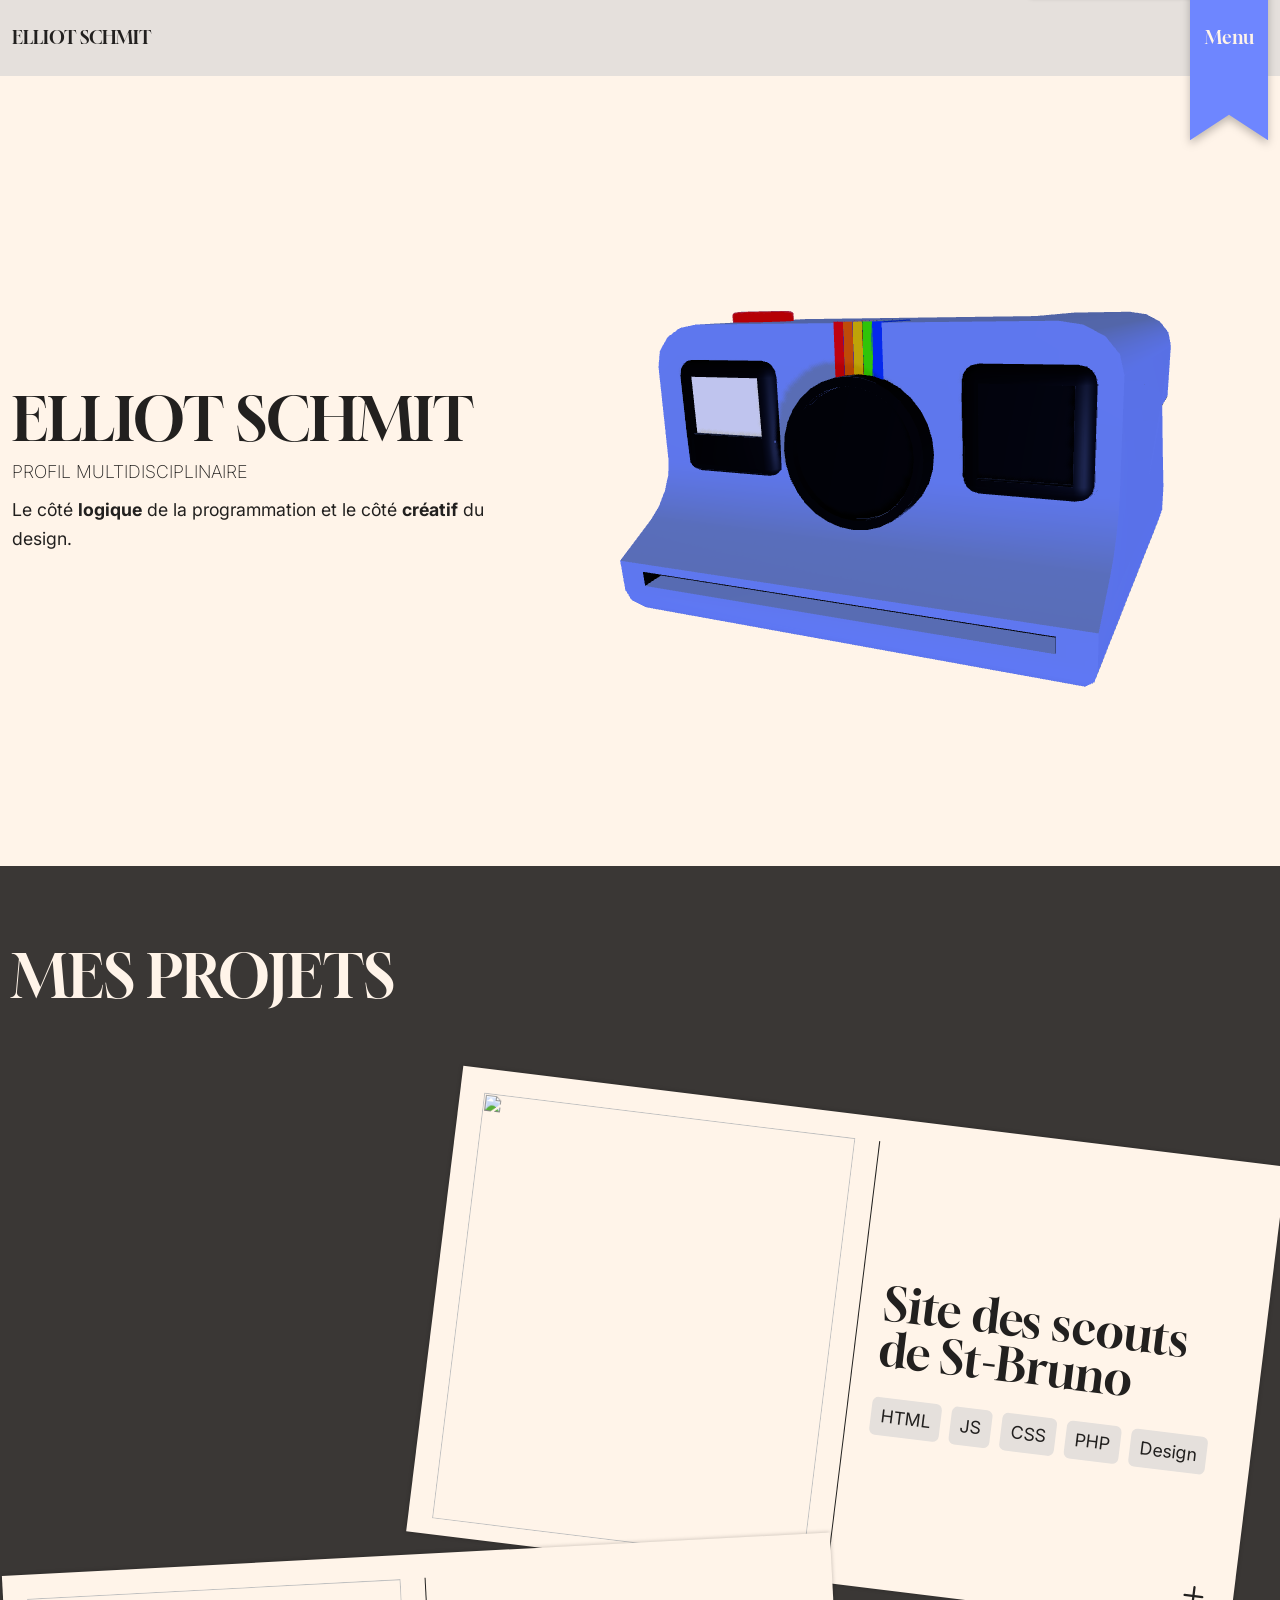
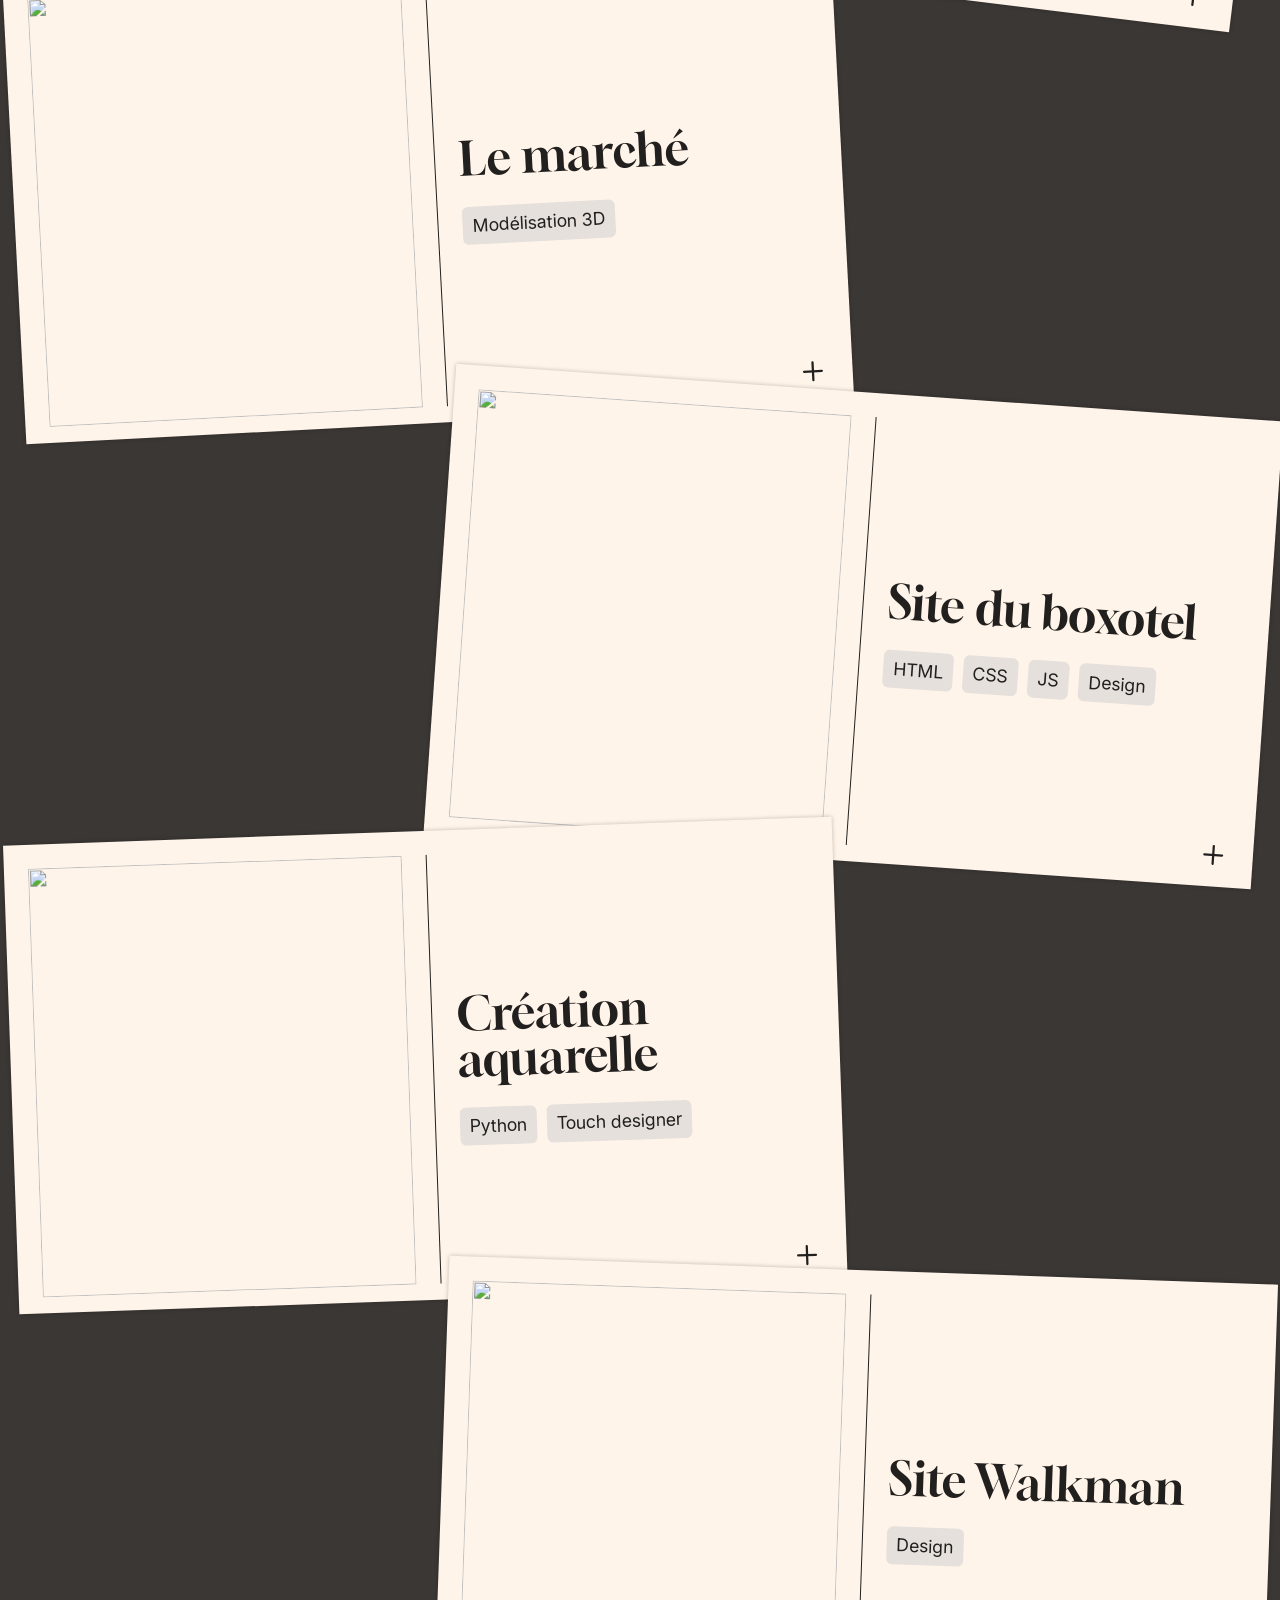
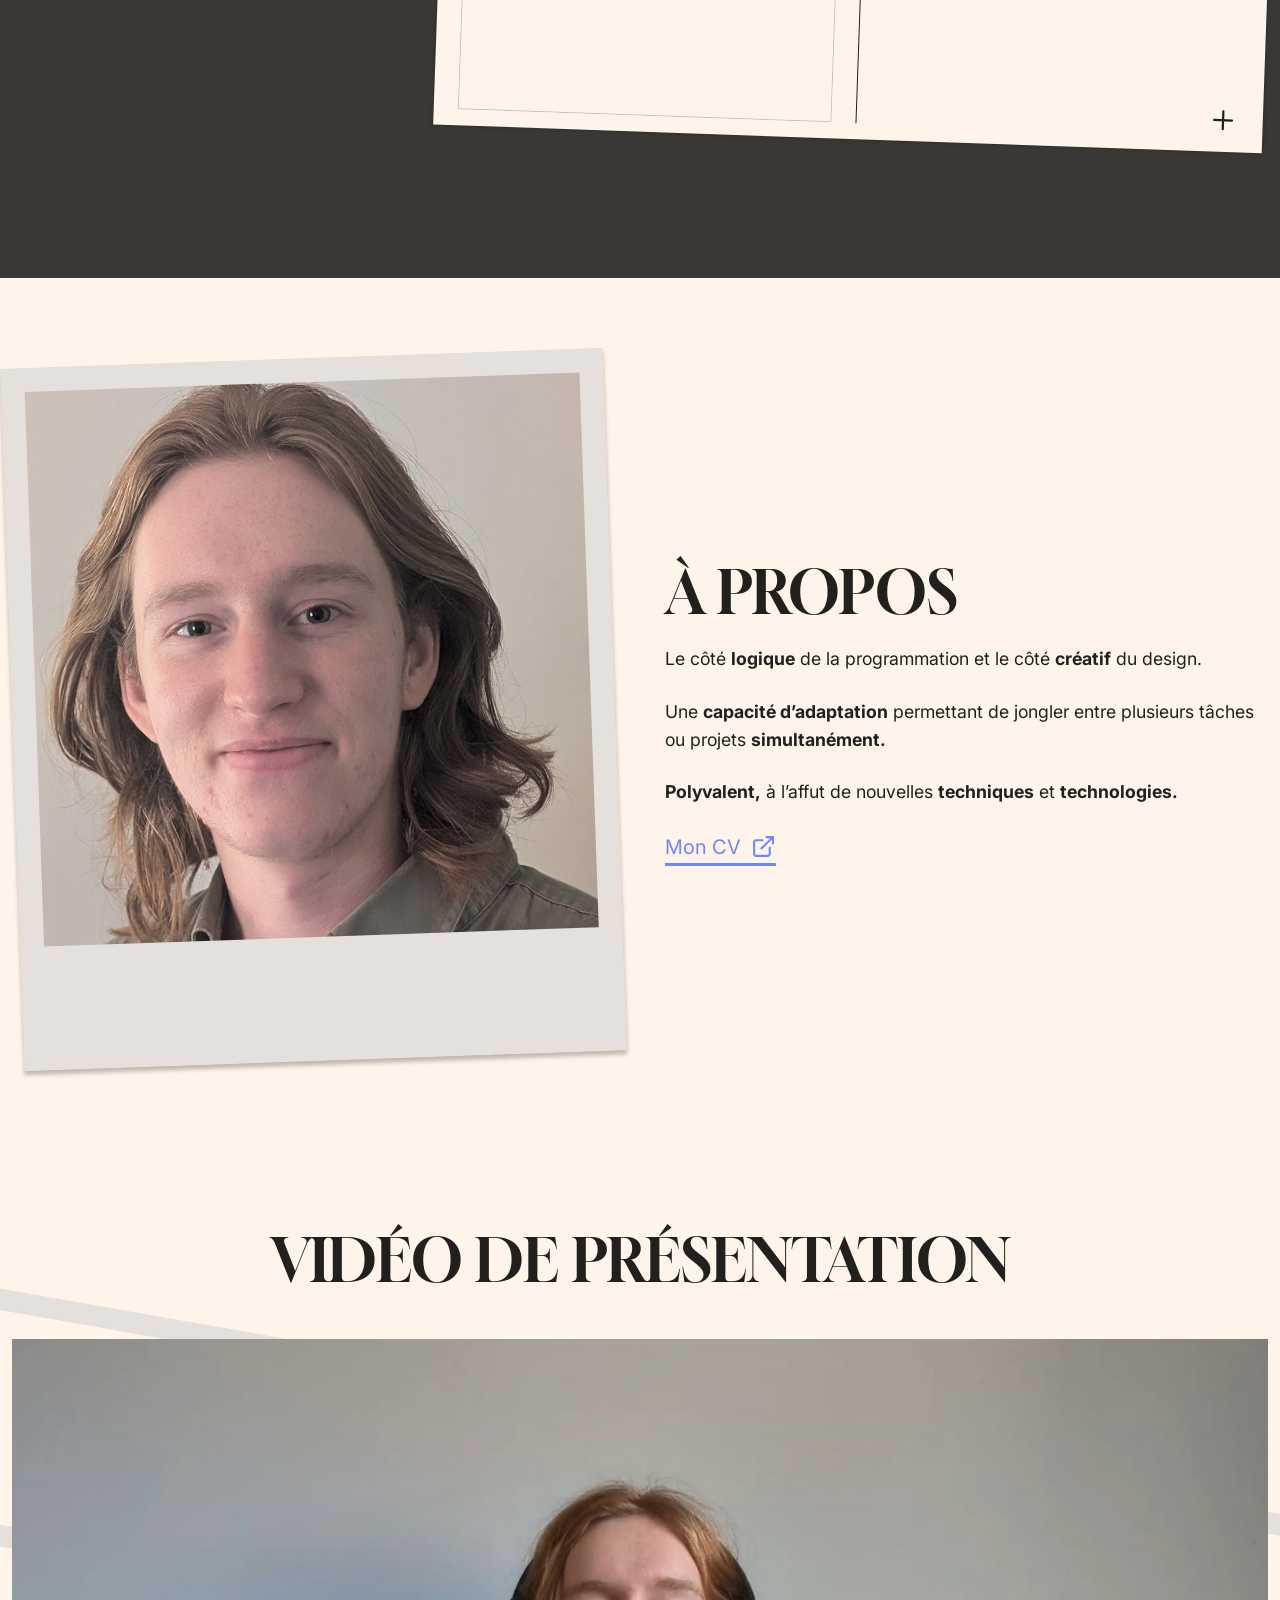
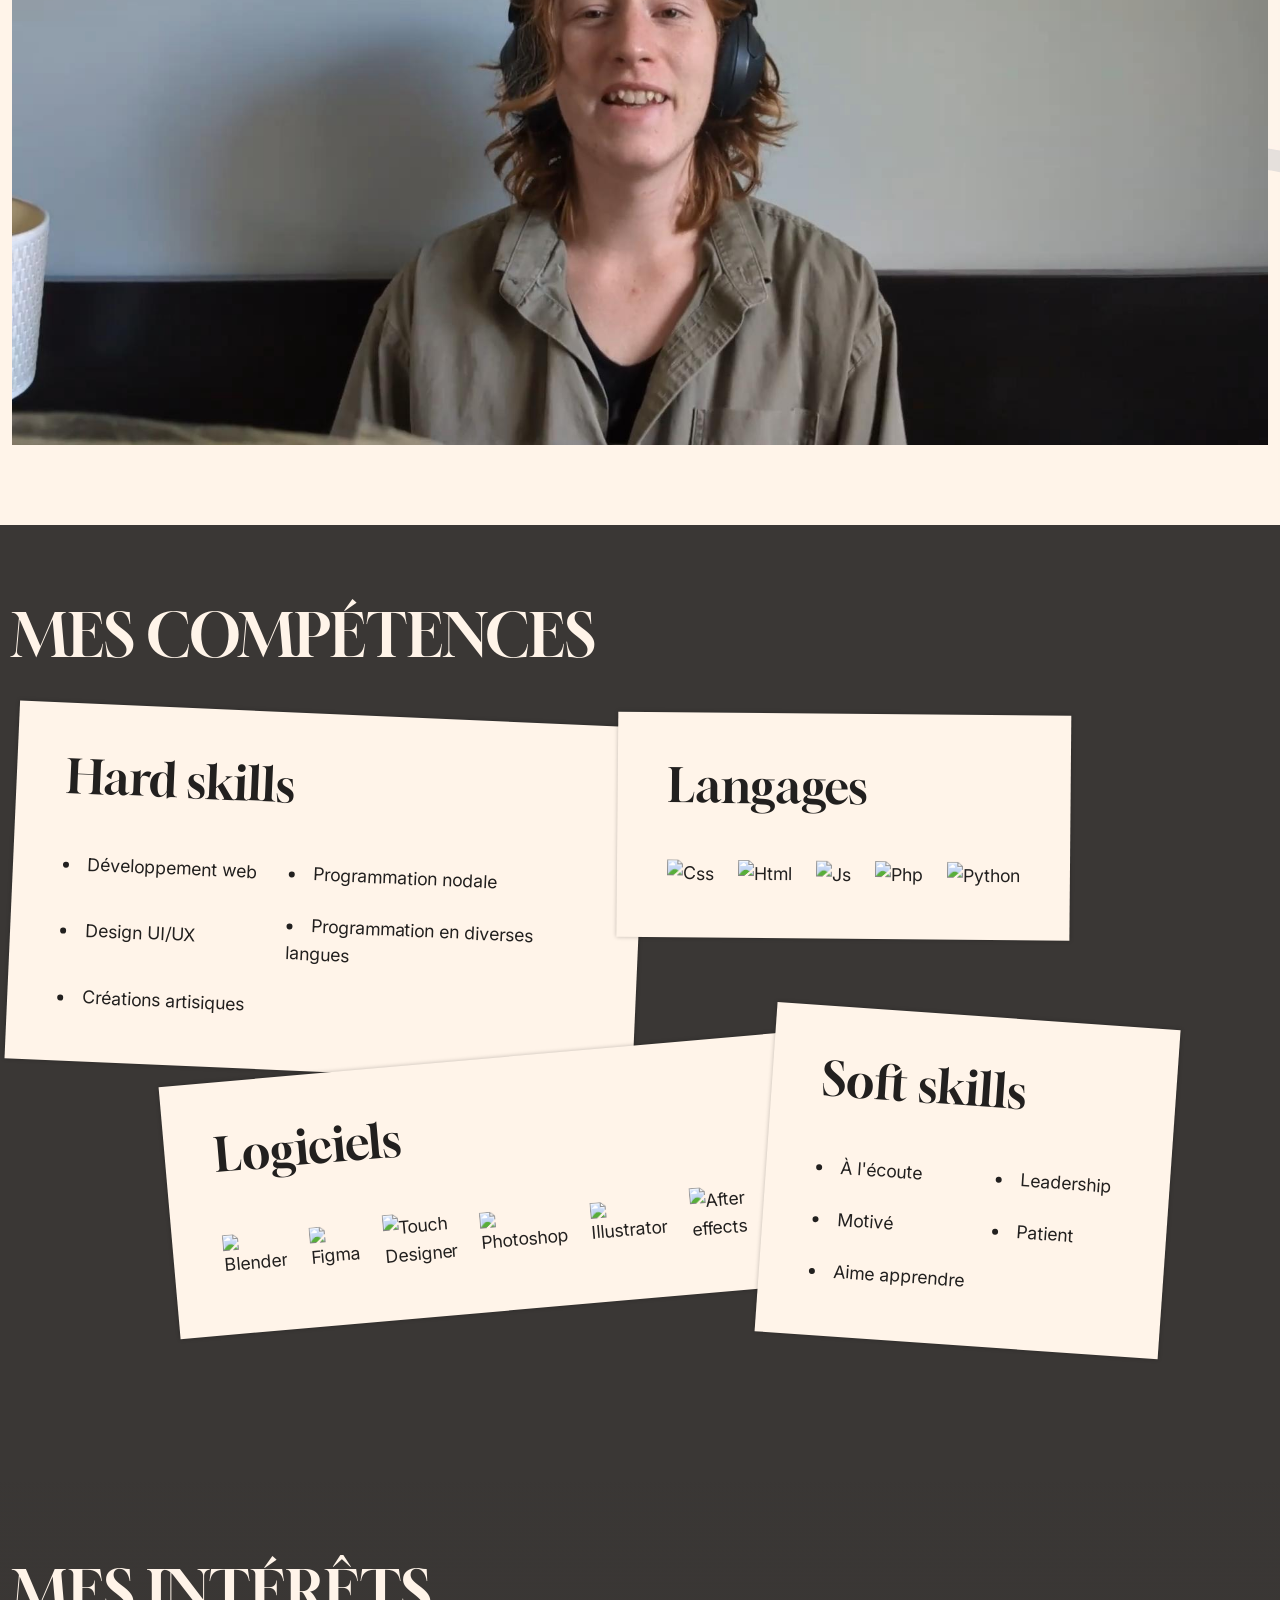
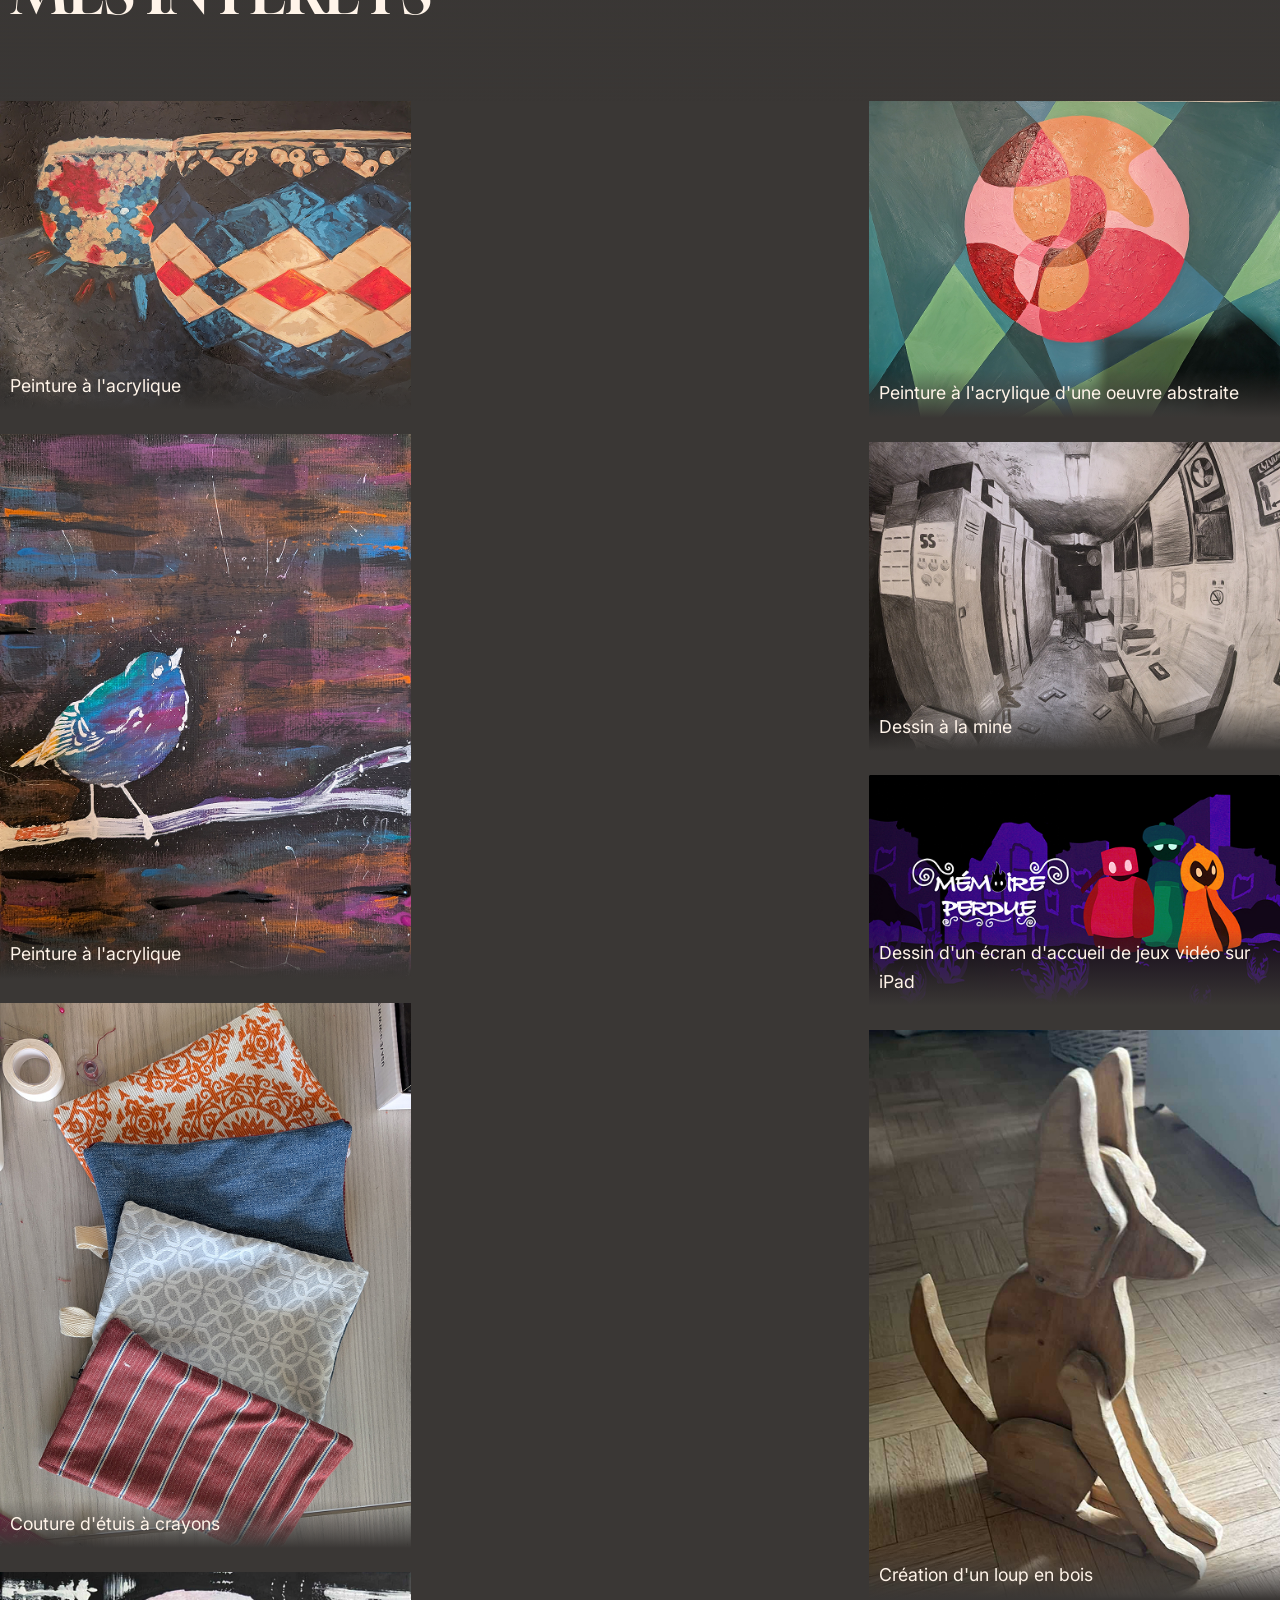
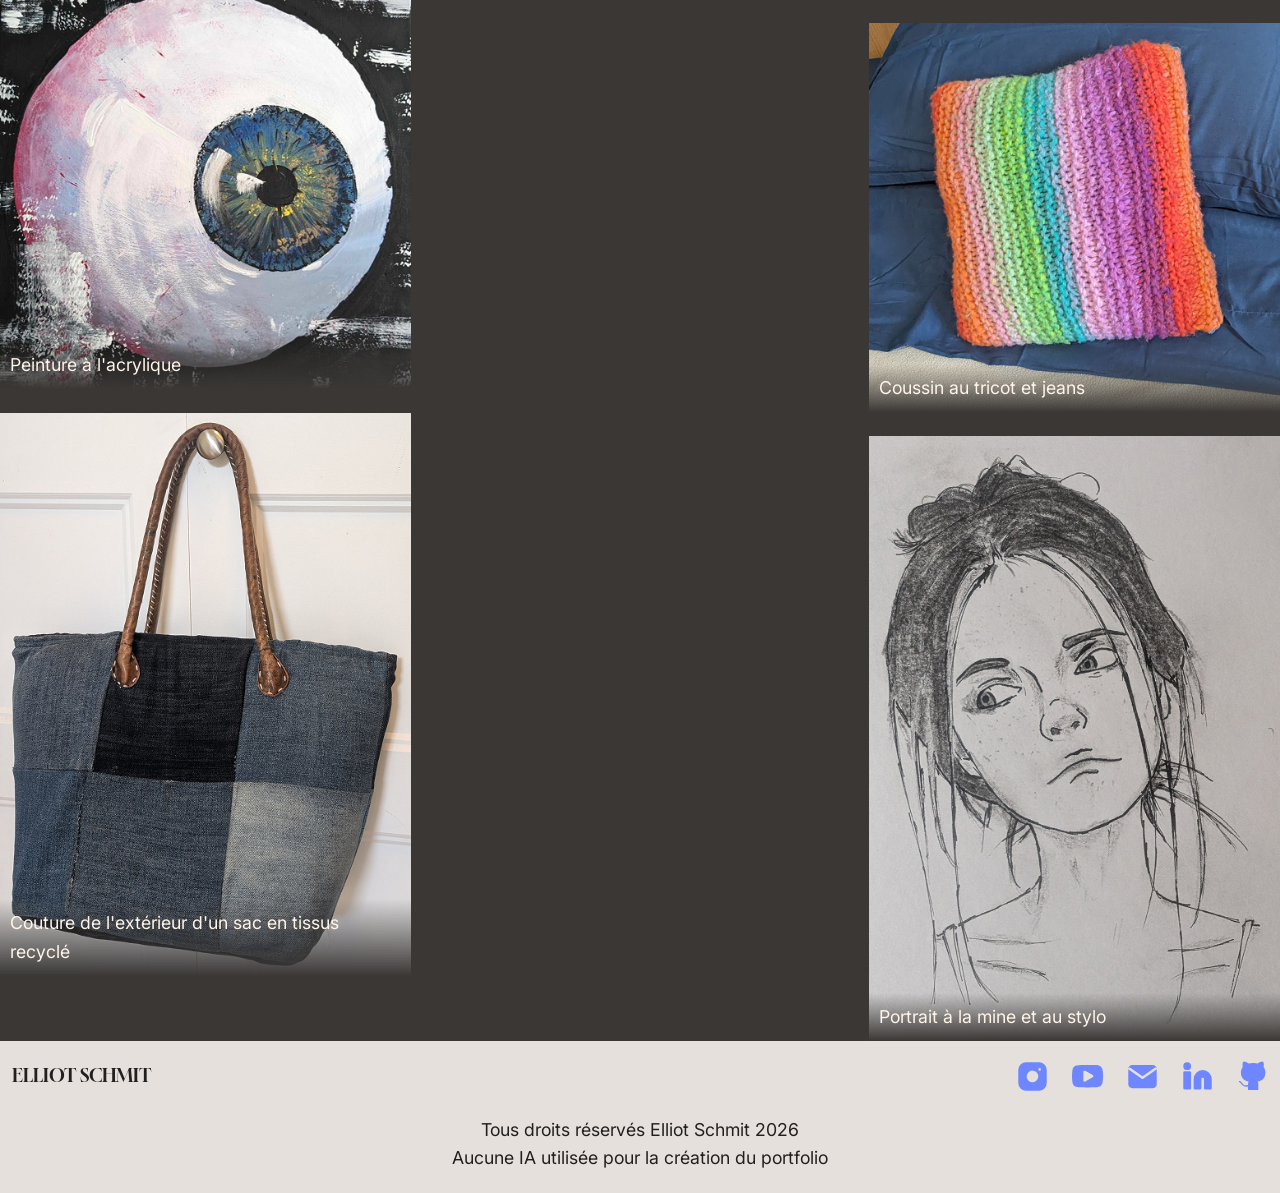
==== commit 9036b5f4: "ajustements variés" ====
--- a/index.html
+++ b/index.html
@@ -1,16 +1,15 @@
-<!DOCTYPE html>
+<!doctype html>
 <html lang="fr">
-
 
 <head>
     <meta charset="utf-8" />
     <meta name="viewport" content="width=device-width, initial-scale=1.0" />
     <title>Elliot Schmit - Porfolio - Profil multidisciplinaire</title>
 
-    <link rel="apple-touch-icon" sizes="180x180" href="assets/favicon_io/apple-touch-icon.png">
-    <link rel="icon" type="image/png" sizes="32x32" href="assets/favicon_io/favicon-32x32.png">
-    <link rel="icon" type="image/png" sizes="16x16" href="assets/favicon_io/favicon-16x16.png">
-    <link rel="manifest" href="assets/favicon_io/site.webmanifest">
+    <link rel="apple-touch-icon" sizes="180x180" href="assets/favicon_io/apple-touch-icon.png" />
+    <link rel="icon" type="image/png" sizes="32x32" href="assets/favicon_io/favicon-32x32.png" />
+    <link rel="icon" type="image/png" sizes="16x16" href="assets/favicon_io/favicon-16x16.png" />
+    <link rel="manifest" href="assets/favicon_io/site.webmanifest" />
     <link rel="stylesheet" href="styles/main.css" />
 
     <script src="scripts/vendors.js" defer></script>
@@ -18,6 +17,12 @@
 </head>
 
 <body class="js-mouse">
+    <div class="transition section">
+        <div class="wrapper">
+            <img src="assets/images/camera.png" alt="" />
+        </div>
+    </div>
+
     <div class="section modale js-modale">
         <div class="wrapper">
             <svg class="icon icon--lg js-x">
@@ -29,12 +34,12 @@
 
     <header class="header" data-component="Header" data-header="fromTop">
         <div class="wrapper">
-            <a href="index.html" class="logo">Elliot Schmit</a>
+            <span onclick="transitionToPage('index.html')" class="logo">Elliot Schmit</span>
 
             <nav class="nav-primary">
                 <ul class="nav js-nav">
                     <li>
-                        <a href="index.html" class="nav-primary__item">Accueil</a>
+                        <a href="index.html#" class="nav-primary__item">Accueil</a>
                     </li>
                     <li>
                         <a href="index.html#projets" class="nav-primary__item">Mes projets</a>
@@ -92,407 +97,411 @@
                     </div>
                 </button>
             </nav>
-
         </div>
     </header>
 
     <div class="header__height"></div>
-    <section class="section hero">
+</body>
+
+</html>
+
+
+<section class="section hero">
+    <div class="wrapper">
+        <div class="hero__content">
+            <h1>Elliot Schmit</h1>
+            <p class="subtitle">Profil multidisciplinaire</p>
+            <p>
+                Le côté
+                <b>logique</b>
+                de la programmation et le côté
+                <b>créatif</b>
+                du design.
+            </p>
+        </div>
+        <div class="hero__media">
+            <div class="webgl__container js-container">
+                <canvas class="webgl" data-component="Experience"></canvas>
+            </div>
+
+            <img src="assets/images/camera.png" alt="" class="media__mobile" />
+        </div>
+    </div>
+</section>
+
+<section id="projets" class="section section-dark projets">
+    <div class="wrapper">
+        <h2>Mes projets</h2>
+
+        <div class="cards">
+            <span onclick="transitionToPage('scouts.html')" class="card" data-component="Rotate">
+                <div class="card__media">
+                    <img src="assets/images/scouts-thumbnail.jpeg" alt="" />
+                </div>
+                <div class="card__content">
+                    <h3>Site des scouts de St-Bruno</h3>
+                    <ul class="categories">
+                        <li>HTML</li>
+                        <li>JS</li>
+                        <li>CSS</li>
+                        <li>PHP</li>
+                        <li>Design</li>
+                    </ul>
+
+                    <svg class="icon icon--lg">
+                        <use href="#icon-plus"></use>
+                    </svg>
+                </div>
+                <img class="timbre" src="assets/images/timbre-1.png" alt="" />
+            </span>
+
+            <span onclick="transitionToPage('marche.html')" class="card" data-component="Rotate">
+                <div class="card__media">
+                    <img src="assets/images/marche-thumbnail.jpeg" alt="" />
+                </div>
+                <div class="card__content">
+                    <h3>Le marché</h3>
+                    <ul class="categories">
+                        <li>Modélisation 3D</li>
+                    </ul>
+
+                    <svg class="icon icon--lg">
+                        <use href="#icon-plus"></use>
+                    </svg>
+                </div>
+                <img class="timbre" src="assets/images/timbre-2.png" alt="" />
+            </span>
+
+            <span onclick="transitionToPage('boxotel.html')" class="card" data-component="Rotate">
+                <div class="card__media">
+                    <img src="assets/images/boxotel-thumbnail.jpeg" alt="" />
+                </div>
+                <div class="card__content">
+                    <h3>Site du boxotel</h3>
+                    <ul class="categories">
+                        <li>HTML</li>
+                        <li>CSS</li>
+                        <li>JS</li>
+                        <li>Design</li>
+                    </ul>
+
+                    <svg class="icon icon--lg">
+                        <use href="#icon-plus"></use>
+                    </svg>
+                </div>
+                <img class="timbre" src="assets/images/timbre-3.png" alt="" />
+            </span>
+
+            <span onclick="transitionToPage('aquarelle.html')" class="card" data-component="Rotate">
+                <div class="card__media">
+                    <img src="assets/images/aquarelle-thumbnail.jpg" alt="" />
+                </div>
+                <div class="card__content">
+                    <h3>Création aquarelle</h3>
+                    <ul class="categories">
+                        <li>Python</li>
+                        <li>Touch designer</li>
+                    </ul>
+
+                    <svg class="icon icon--lg">
+                        <use href="#icon-plus"></use>
+                    </svg>
+                </div>
+                <img class="timbre" src="assets/images/timbre-4.png" alt="" />
+            </span>
+
+            <span onclick="transitionToPage('walkman.html')" class="card" data-component="Rotate">
+                <div class="card__media">
+                    <img src="assets/images/walkman-thumbnail.jpg" alt="" />
+                </div>
+                <div class="card__content">
+                    <h3>Site Walkman</h3>
+                    <ul class="categories">
+                        <li>Design</li>
+                    </ul>
+
+                    <svg class="icon icon--lg">
+                        <use href="#icon-plus"></use>
+                    </svg>
+                </div>
+                <img class="timbre" src="assets/images/timbre-5.png" alt="" />
+            </span>
+        </div>
+    </div>
+</section>
+
+<section id="apropos" class="section apropos">
+    <div class="wrapper">
+        <div class="apropos__media">
+            <img src="assets/images/portrait.jpg" alt="" />
+        </div>
+        <div class="apropos__content">
+            <h2>À propos</h2>
+            <p>
+                Le côté
+                <b>logique</b>
+                de la programmation et le côté
+                <b>créatif</b>
+                du design.
+            </p>
+            <p>
+                Une
+                <b>capacité d’adaptation</b>
+                permettant de jongler entre plusieurs tâches ou projets
+                <b>simultanément.</b>
+            </p>
+            <p>
+                <b>Polyvalent,</b>
+                à l’affut de nouvelles
+                <b>techniques</b>
+                et
+                <b>technologies.</b>
+            </p>
+
+            <a href="assets/documents/cv-elliot-schmit.pdf" download target="_blank" class="link">
+                Mon CV
+                <svg class="icon icon--md">
+                    <use href="#icon-external-link"></use>
+                </svg>
+            </a>
+        </div>
+    </div>
+</section>
+
+<section class="section presentation">
+    <div class="wrapper">
+        <h2>Vidéo de présentation</h2>
+        <div class="video" data-component="YouTube" data-video-id="yFu0NBnKjqQ" data-modale>
+            <div class="video__media js-video">
+                <img class="js-poster" src="assets/images/presentation.jpg" alt="Vidéo de présentation" />
+
+                <svg class="icon icon--xl">
+                    <use href="#icon-play"></use>
+                </svg>
+            </div>
+        </div>
+    </div>
+    <div class="film js-film" data-component="Translate"></div>
+</section>
+
+<section class="section section-dark competences">
+    <div class="wrapper">
+        <h2>Mes compétences</h2>
+
+        <div class="cards">
+            <div class="card">
+                <h3>Hard skills</h3>
+                <ul>
+                    <li>Développement web</li>
+                    <li>Programmation nodale</li>
+                    <li>Design UI/UX</li>
+                    <li>Programmation en diverses langues</li>
+                    <li>Créations artisiques</li>
+                </ul>
+            </div>
+
+            <div class="card">
+                <h3>Langages</h3>
+                <ul>
+                    <li><img src="assets/images/css.png" alt="Css" /></li>
+                    <li><img src="assets/images/html.png" alt="Html" /></li>
+                    <li><img src="assets/images/js.png" alt="Js" /></li>
+                    <li><img src="assets/images/php.png" alt="Php" /></li>
+                    <li><img src="assets/images/python.png" alt="Python" /></li>
+                </ul>
+            </div>
+
+            <div class="card">
+                <h3>Logiciels</h3>
+                <ul>
+                    <li><img src="assets/images/blender.png" alt="Blender" /></li>
+                    <li><img src="assets/images/figma.png" alt="Figma" /></li>
+                    <li><img src="assets/images/touchdesigner.png" alt="Touch Designer" /></li>
+                    <li><img src="assets/images/photoshop.png" alt="Photoshop" /></li>
+                    <li><img src="assets/images/illustrator.png" alt="Illustrator" /></li>
+                    <li><img src="assets/images/aftereffects.png" alt="After effects" /></li>
+                </ul>
+            </div>
+
+            <div class="card">
+                <h3>Soft skills</h3>
+                <ul>
+                    <li>À l'écoute</li>
+                    <li>Leadership</li>
+                    <li>Motivé</li>
+                    <li>Patient</li>
+                    <li>Aime apprendre</li>
+                </ul>
+            </div>
+        </div>
+    </div>
+</section>
+
+<section class="section-dark interets">
+    <div class="section interets__content">
         <div class="wrapper">
-            <div class="hero__content">
-                <h1>Elliot Schmit</h1>
-
-                <p>
-                    Le côté
-                    <b>logique</b>
-                    de la programmation et le côté
-                    <b>créatif</b>
-                    du design.
-                </p>
-            </div>
-            <div class="hero__media">
-                <div class="webgl__container js-container">
-                    <canvas class="webgl" data-component="Experience"></canvas>
-                </div>
-
-                <img src="assets/images/camera.png" alt="" class="media__mobile" />
-            </div>
-        </div>
-    </section>
-
-    <section id="projets" class="section section-dark projets">
+            <h2>Mes intérêts</h2>
+        </div>
+    </div>
+
+    <div class="section interets-sticky">
         <div class="wrapper">
-            <h2>Mes projets</h2>
-
-            <div class="cards">
-                <a href="scouts.html" class="card" data-component="Rotate">
-                    <div class="card__media">
-                        <img src="assets/images/scouts-thumbnail.jpeg" alt="" />
-                    </div>
-                    <div class="card__content">
-                        <h3>Site des scouts de St-Bruno</h3>
-                        <ul class="categories">
-                            <li>HTML</li>
-                            <li>JS</li>
-                            <li>CSS</li>
-                            <li>PHP</li>
-                            <li>Design</li>
-                        </ul>
-
-                        <svg class="icon icon--lg">
-                            <use href="#icon-plus"></use>
-                        </svg>
-                    </div>
-                    <img class="timbre" src="assets/images/timbre-1.png" alt="" />
-                </a>
-
-                <a href="marche.html" class="card" data-component="Rotate">
-                    <div class="card__media">
-                        <img src="assets/images/marche-thumbnail.jpeg" alt="" />
-                    </div>
-                    <div class="card__content">
-                        <h3>Le marché</h3>
-                        <ul class="categories">
-                            <li>Modélisation 3D</li>
-                        </ul>
-
-                        <svg class="icon icon--lg">
-                            <use href="#icon-plus"></use>
-                        </svg>
-                    </div>
-                    <img class="timbre" src="assets/images/timbre-2.png" alt="" />
-                </a>
-
-                <a href="boxotel.html" class="card" data-component="Rotate">
-                    <div class="card__media">
-                        <img src="assets/images/boxotel-thumbnail.jpeg" alt="" />
-                    </div>
-                    <div class="card__content">
-                        <h3>Site du boxotel</h3>
-                        <ul class="categories">
-                            <li>HTML</li>
-                            <li>CSS</li>
-                            <li>JS</li>
-                            <li>Design</li>
-                        </ul>
-
-                        <svg class="icon icon--lg">
-                            <use href="#icon-plus"></use>
-                        </svg>
-                    </div>
-                    <img class="timbre" src="assets/images/timbre-3.png" alt="" />
-                </a>
-
-                <a href="aquarelle.html" class="card" data-component="Rotate">
-                    <div class="card__media">
-                        <img src="assets/images/aquarelle-thumbnail.jpg" alt="" />
-                    </div>
-                    <div class="card__content">
-                        <h3>Création aquarelle</h3>
-                        <ul class="categories">
-                            <li>Python</li>
-                            <li>Touch designer</li>
-                        </ul>
-
-                        <svg class="icon icon--lg">
-                            <use href="#icon-plus"></use>
-                        </svg>
-                    </div>
-                    <img class="timbre" src="assets/images/timbre-4.png" alt="" />
-                </a>
-
-                <a href="walkman.html" class="card" data-component="Rotate">
-                    <div class="card__media">
-                        <img src="assets/images/walkman-thumbnail.jpg" alt="" />
-                    </div>
-                    <div class="card__content">
-                        <h3>Site Walkman</h3>
-                        <ul class="categories">
-                            <li>Design</li>
-                        </ul>
-
-                        <svg class="icon icon--lg">
-                            <use href="#icon-plus"></use>
-                        </svg>
-                    </div>
-                    <img class="timbre" src="assets/images/timbre-5.png" alt="" />
-                </a>
-            </div>
-        </div>
-    </section>
-
-    <section id="apropos" class="section apropos">
-        <div class="wrapper">
-            <div class="apropos__media">
-                <img src="assets/images/portrait.jpg" alt="" />
-            </div>
-            <div class="apropos__content">
-                <h2>À propos</h2>
-                <p>
-                    Le côté
-                    <b>logique</b>
-                    de la programmation et le côté
-                    <b>créatif</b>
-                    du design.
-                </p>
-                <p>
-                    Une
-                    <b>capacité d’adaptation</b>
-                    permettant de jongler entre plusieurs tâches ou projets
-                    <b>simultanément.</b>
-                </p>
-                <p>
-                    <b>Polyvalent,</b>
-                    à l’affut de nouvelles
-                    <b>techniques</b>
-                    et
-                    <b>technologies.</b>
-                </p>
-
-                <a href="assets/documents/cv-elliot-schmit.pdf" download target="_blank" class="link">
-                    Mon CV
-                    <svg class="icon icon--md">
-                        <use href="#icon-external-link"></use>
-                    </svg>
-                </a>
-            </div>
-        </div>
-    </section>
-
-    <section class="section presentation">
-        <div class="wrapper">
-            <h2>Vidéo de présentation</h2>
-            <div class="video" data-component="YouTube" data-video-id="yFu0NBnKjqQ" data-modale>
-                <div class="video__media js-video">
-                    <img class="js-poster" src="assets/images/presentation.jpg" alt="Vidéo de présentation" />
-
-                    <svg class="icon icon--xl">
-                        <use href="#icon-play"></use>
-                    </svg>
-                </div>
-            </div>
-        </div>
-        <div class="film js-film" data-component="Translate"></div>
-    </section>
-
-    <section class="section section-dark competences">
-        <div class="wrapper">
-            <h2>Mes compétences</h2>
-
-            <div class="cards">
-                <div class="card">
-                    <h3>Hard skills</h3>
-                    <ul>
-                        <li>Développement web</li>
-                        <li>Programmation nodale</li>
-                        <li>Design UI/UX</li>
-                        <li>Programmation en diverses langues</li>
-                        <li>Créations artisiques</li>
-                    </ul>
-                </div>
-
-                <div class="card">
-                    <h3>Langages</h3>
-                    <ul>
-                        <li><img src="assets/images/css.png" alt="Css" /></li>
-                        <li><img src="assets/images/html.png" alt="Html" /></li>
-                        <li><img src="assets/images/js.png" alt="Js" /></li>
-                        <li><img src="assets/images/php.png" alt="Php" /></li>
-                        <li><img src="assets/images/python.png" alt="Python" /></li>
-                    </ul>
-                </div>
-
-                <div class="card">
-                    <h3>Logiciels</h3>
-                    <ul>
-                        <li><img src="assets/images/blender.png" alt="Blender" /></li>
-                        <li><img src="assets/images/figma.png" alt="Figma" /></li>
-                        <li><img src="assets/images/touchdesigner.png" alt="Touch Designer" /></li>
-                        <li><img src="assets/images/photoshop.png" alt="Photoshop" /></li>
-                        <li><img src="assets/images/illustrator.png" alt="Illustrator" /></li>
-                        <li><img src="assets/images/aftereffects.png" alt="After effects" /></li>
-                    </ul>
-                </div>
-
-                <div class="card">
-                    <h3>Soft skills</h3>
-                    <ul>
-                        <li>À l'écoute</li>
-                        <li>Leadership</li>
-                        <li>Motivé</li>
-                        <li>Patient</li>
-                        <li>Aime apprendre</li>
-                    </ul>
-                </div>
-            </div>
-        </div>
-    </section>
-
-    <section class="section-dark interets">
-        <div class="section interets__content">
-            <div class="wrapper">
-                <h2>Mes intérêts</h2>
-            </div>
-        </div>
-
-        <div class="section interets-sticky">
-            <div class="wrapper">
-                <h2>Mes intérêts</h2>
-            </div>
-        </div>
-
-        <div class="oeuvres-grid js-gallery" data-component="Gallery">
-            <div class="oeuvres-col">
-                <div class="oeuvre">
-                    <img src="assets/images/chandelles.jpg" alt="Chandelles en mosaïques" data-component="Modale" />
-                    <p>Peinture à l'acrylique</p>
-                </div>
-                <div class="oeuvre">
-                    <img src="assets/images/oiseau.jpg" alt="Oiseau" data-component="Modale" />
-                    <p>Peinture à l'acrylique</p>
-                </div>
-                <div class="oeuvre">
-                    <img src="assets/images/etuis.jpg" alt="" data-component="Modale" />
-                    <p>Couture d'étuis à crayons</p>
-                </div>
-                <div class="oeuvre">
-                    <img src="assets/images/oeil.jpg" alt="Oeil" data-component="Modale" />
-                    <p>Peinture à l'acrylique</p>
-                </div>
-                <div class="oeuvre">
-                    <img src="assets/images/sac.jpg" alt="" data-component="Modale" />
-                    <p>Couture de l'extérieur d'un sac en tissus recyclé</p>
-                </div>
-            </div>
-
-            <div class="oeuvres-col js-inverted">
-                <div class="oeuvre">
-                    <img src="assets/images/arbre.jpg" alt="Arbre, eau et maison" data-component="Modale" />
-                    <p>Peinture à l'acrylique sur carton en supperposition</p>
-                </div>
-                <div class="oeuvre">
-                    <img src="assets/images/poivriere.jpg" alt="" data-component="Modale" />
-                    <p>Tournage de bois d'une poivrière</p>
-                </div>
-                <div class="oeuvre">
-                    <img src="assets/images/excalibur.jpg" alt="" data-component="Modale" />
-                    <p>Construction d'une roche excalibur en mousse de plastique recyclé</p>
-                </div>
-                <div class="oeuvre">
-                    <img src="assets/images/fleurs.jpg" alt="Quelques fleurs" data-component="Modale" />
-                    <p>Pyrogravure sur bois</p>
-                </div>
-                <div class="oeuvre">
-                    <img src="assets/images/portrait1.jpg" alt="" data-component="Modale" />
-                    <p>Portrait à la mine et au stylo</p>
-                </div>
-            </div>
-            <div></div>
-            <div class="oeuvres-col">
-                <div class="oeuvre">
-                    <img src="assets/images/abstraite.jpg" alt="" data-component="Modale" />
-                    <p>Peinture à l'acrylique d'une oeuvre abstraite</p>
-                </div>
-                <div class="oeuvre">
-                    <img src="assets/images/corridor.jpg" alt="Corridor d'école avec effet judas" data-component="Modale" />
-                    <p>Dessin à la mine</p>
-                </div>
-                <div class="oeuvre">
-                    <img src="assets/images/memoire-perdue.jpg" alt="Personnages et fond ville abandonée" data-component="Modale" />
-                    <p>Dessin d'un écran d'accueil de jeux vidéo sur iPad</p>
-                </div>
-                <div class="oeuvre">
-                    <img src="assets/images/loup.jpg" alt="" data-component="Modale" />
-                    <p>Création d'un loup en bois</p>
-                </div>
-                <div class="oeuvre">
-                    <img src="assets/images/coussin.jpg" alt="" data-component="Modale" />
-                    <p>Coussin au tricot et jeans</p>
-                </div>
-                <div class="oeuvre">
-                    <img src="assets/images/portrait2.jpg" alt="" data-component="Modale" />
-                    <p>Portrait à la mine et au stylo</p>
-                </div>
-            </div>
-        </div>
-
-        <div class="oeuvres-grid-mobile js-gallery-mobile">
-            <div class="oeuvres-row js-oeuvres">
-                <div class="oeuvre">
-                    <img src="assets/images/chandelles.jpg" alt="Chandelles en mosaïques" data-component="Modale" />
-                    <p>Peinture à l'acrylique</p>
-                </div>
-                <div class="oeuvre">
-                    <img src="assets/images/oiseau.jpg" alt="Oiseau" data-component="Modale" />
-                    <p>Peinture à l'acrylique</p>
-                </div>
-                <div class="oeuvre">
-                    <img src="assets/images/etuis.jpg" alt="" data-component="Modale" />
-                    <p>Couture d'étuis à crayons</p>
-                </div>
-                <div class="oeuvre">
-                    <img src="assets/images/oeil.jpg" alt="Oeil" data-component="Modale" />
-                    <p>Peinture à l'acrylique</p>
-                </div>
-            </div>
-            <div class="oeuvres-row js-oeuvres">
-                <div class="oeuvre">
-                    <img src="assets/images/sac.jpg" alt="" data-component="Modale" />
-                    <p>Couture de l'extérieur d'un sac en tissus recyclé</p>
-                </div>
-                <div class="oeuvre">
-                    <img src="assets/images/abre.jpg" alt="Arbre, eau et maison" data-component="Modale" />
-                    <p>Peinture à l'acrylique sur carton en supperposition</p>
-                </div>
-                <div class="oeuvre">
-                    <img src="assets/images/poivriere.jpg" alt="" data-component="Modale" />
-                    <p>Tournage de bois d'une poivrière</p>
-                </div>
-                <div class="oeuvre">
-                    <img src="assets/images/excalibur.jpg" alt="" data-component="Modale" />
-                    <p>Construction d'une roche excalibur en mousse de plastique recyclé</p>
-                </div>
-            </div>
-            <div class="oeuvres-row js-oeuvres">
-                <div class="oeuvre">
-                    <img src="assets/images/fleurs.jpg" alt="Quelques fleurs" data-component="Modale" />
-                    <p>Pyrogravure sur bois</p>
-                </div>
-                <div class="oeuvre">
-                    <img src="assets/images/portrait1.jpg" alt="" data-component="Modale" />
-                    <p>Portrait à la mine et au stylo</p>
-                </div>
-                <div class="oeuvre">
-                    <img src="assets/images/abstraite.jpg" alt="" data-component="Modale" />
-                    <p>Peinture à l'acrylique d'une oeuvre abstraite</p>
-                </div>
-                <div class="oeuvre">
-                    <img src="assets/images/corridor.jpg" alt="Corridor d'école avec effet judas" data-component="Modale" />
-                    <p>Dessin à la mine</p>
-                </div>
-            </div>
-            <div class="oeuvres-row js-oeuvres">
-                <div class="oeuvre">
-                    <img src="assets/images/memoire-perdue.jpg" alt="Personnages et fond ville abandonée" data-component="Modale" />
-                    <p>Dessin d'un écran d'accueil de jeux vidéo sur iPad</p>
-                </div>
-                <div class="oeuvre">
-                    <img src="assets/images/loup.jpg" alt="" data-component="Modale" />
-                    <p>Création d'un loup en bois</p>
-                </div>
-                <div class="oeuvre">
-                    <img src="assets/images/coussin.jpg" alt="" data-component="Modale" />
-                    <p>Coussin au tricot et jeans</p>
-                </div>
-                <div class="oeuvre">
-                    <img src="assets/images/portrait2.jpg" alt="" data-component="Modale" />
-                    <p>Portrait à la mine et au stylo</p>
-                </div>
-            </div>
-        </div>
-    </section>
-
-    <!-- <section class="section contact">
+            <h2>Mes intérêts</h2>
+        </div>
+    </div>
+
+    <div class="oeuvres-grid js-gallery" data-component="Gallery">
+        <div class="oeuvres-col">
+            <div class="oeuvre">
+                <img src="assets/images/chandelles.jpg" alt="Chandelles en mosaïques" data-component="Modale" />
+                <p>Peinture à l'acrylique</p>
+            </div>
+            <div class="oeuvre">
+                <img src="assets/images/oiseau.jpg" alt="Oiseau" data-component="Modale" />
+                <p>Peinture à l'acrylique</p>
+            </div>
+            <div class="oeuvre">
+                <img src="assets/images/etuis.jpg" alt="" data-component="Modale" />
+                <p>Couture d'étuis à crayons</p>
+            </div>
+            <div class="oeuvre">
+                <img src="assets/images/oeil.jpg" alt="Oeil" data-component="Modale" />
+                <p>Peinture à l'acrylique</p>
+            </div>
+            <div class="oeuvre">
+                <img src="assets/images/sac.jpg" alt="" data-component="Modale" />
+                <p>Couture de l'extérieur d'un sac en tissus recyclé</p>
+            </div>
+        </div>
+
+        <div class="oeuvres-col js-inverted">
+            <div class="oeuvre">
+                <img src="assets/images/arbre.jpg" alt="Arbre, eau et maison" data-component="Modale" />
+                <p>Peinture à l'acrylique sur carton en supperposition</p>
+            </div>
+            <div class="oeuvre">
+                <img src="assets/images/poivriere.jpg" alt="" data-component="Modale" />
+                <p>Tournage de bois d'une poivrière</p>
+            </div>
+            <div class="oeuvre">
+                <img src="assets/images/excalibur.jpg" alt="" data-component="Modale" />
+                <p>Construction d'une roche excalibur en mousse de plastique recyclé</p>
+            </div>
+            <div class="oeuvre">
+                <img src="assets/images/fleurs.jpg" alt="Quelques fleurs" data-component="Modale" />
+                <p>Pyrogravure sur bois</p>
+            </div>
+            <div class="oeuvre">
+                <img src="assets/images/portrait1.jpg" alt="" data-component="Modale" />
+                <p>Portrait à la mine et au stylo</p>
+            </div>
+        </div>
+        <div></div>
+        <div class="oeuvres-col">
+            <div class="oeuvre">
+                <img src="assets/images/abstraite.jpg" alt="" data-component="Modale" />
+                <p>Peinture à l'acrylique d'une oeuvre abstraite</p>
+            </div>
+            <div class="oeuvre">
+                <img src="assets/images/corridor.jpg" alt="Corridor d'école avec effet judas" data-component="Modale" />
+                <p>Dessin à la mine</p>
+            </div>
+            <div class="oeuvre">
+                <img src="assets/images/memoire-perdue.jpg" alt="Personnages et fond ville abandonée" data-component="Modale" />
+                <p>Dessin d'un écran d'accueil de jeux vidéo sur iPad</p>
+            </div>
+            <div class="oeuvre">
+                <img src="assets/images/loup.jpg" alt="" data-component="Modale" />
+                <p>Création d'un loup en bois</p>
+            </div>
+            <div class="oeuvre">
+                <img src="assets/images/coussin.jpg" alt="" data-component="Modale" />
+                <p>Coussin au tricot et jeans</p>
+            </div>
+            <div class="oeuvre">
+                <img src="assets/images/portrait2.jpg" alt="" data-component="Modale" />
+                <p>Portrait à la mine et au stylo</p>
+            </div>
+        </div>
+    </div>
+
+    <div class="oeuvres-grid-mobile js-gallery-mobile">
+        <div class="oeuvres-row js-oeuvres">
+            <div class="oeuvre">
+                <img src="assets/images/chandelles.jpg" alt="Chandelles en mosaïques" data-component="Modale" />
+                <p>Peinture à l'acrylique</p>
+            </div>
+            <div class="oeuvre">
+                <img src="assets/images/oiseau.jpg" alt="Oiseau" data-component="Modale" />
+                <p>Peinture à l'acrylique</p>
+            </div>
+            <div class="oeuvre">
+                <img src="assets/images/etuis.jpg" alt="" data-component="Modale" />
+                <p>Couture d'étuis à crayons</p>
+            </div>
+            <div class="oeuvre">
+                <img src="assets/images/oeil.jpg" alt="Oeil" data-component="Modale" />
+                <p>Peinture à l'acrylique</p>
+            </div>
+        </div>
+        <div class="oeuvres-row js-oeuvres">
+            <div class="oeuvre">
+                <img src="assets/images/sac.jpg" alt="" data-component="Modale" />
+                <p>Couture de l'extérieur d'un sac en tissus recyclé</p>
+            </div>
+            <div class="oeuvre">
+                <img src="assets/images/abre.jpg" alt="Arbre, eau et maison" data-component="Modale" />
+                <p>Peinture à l'acrylique sur carton en supperposition</p>
+            </div>
+            <div class="oeuvre">
+                <img src="assets/images/poivriere.jpg" alt="" data-component="Modale" />
+                <p>Tournage de bois d'une poivrière</p>
+            </div>
+            <div class="oeuvre">
+                <img src="assets/images/excalibur.jpg" alt="" data-component="Modale" />
+                <p>Construction d'une roche excalibur en mousse de plastique recyclé</p>
+            </div>
+        </div>
+        <div class="oeuvres-row js-oeuvres">
+            <div class="oeuvre">
+                <img src="assets/images/fleurs.jpg" alt="Quelques fleurs" data-component="Modale" />
+                <p>Pyrogravure sur bois</p>
+            </div>
+            <div class="oeuvre">
+                <img src="assets/images/portrait1.jpg" alt="" data-component="Modale" />
+                <p>Portrait à la mine et au stylo</p>
+            </div>
+            <div class="oeuvre">
+                <img src="assets/images/abstraite.jpg" alt="" data-component="Modale" />
+                <p>Peinture à l'acrylique d'une oeuvre abstraite</p>
+            </div>
+            <div class="oeuvre">
+                <img src="assets/images/corridor.jpg" alt="Corridor d'école avec effet judas" data-component="Modale" />
+                <p>Dessin à la mine</p>
+            </div>
+        </div>
+        <div class="oeuvres-row js-oeuvres">
+            <div class="oeuvre">
+                <img src="assets/images/memoire-perdue.jpg" alt="Personnages et fond ville abandonée" data-component="Modale" />
+                <p>Dessin d'un écran d'accueil de jeux vidéo sur iPad</p>
+            </div>
+            <div class="oeuvre">
+                <img src="assets/images/loup.jpg" alt="" data-component="Modale" />
+                <p>Création d'un loup en bois</p>
+            </div>
+            <div class="oeuvre">
+                <img src="assets/images/coussin.jpg" alt="" data-component="Modale" />
+                <p>Coussin au tricot et jeans</p>
+            </div>
+            <div class="oeuvre">
+                <img src="assets/images/portrait2.jpg" alt="" data-component="Modale" />
+                <p>Portrait à la mine et au stylo</p>
+            </div>
+        </div>
+    </div>
+</section>
+
+<!-- <section class="section contact">
     <div class="wrapper">
         <div class="contact__content">
             <h2>Contactez-moi!</h2>
@@ -536,33 +545,33 @@
     </div>
 </section> -->
 
-    <footer class="footer">
-        <div class="wrapper">
-            <div class="footer__content">
-                <a href="index.html" class="logo">Elliot Schmit</a>
-                <ul class="socials">
-                    <li><a href="https://www.instagram.com/elliotschmit/" target="_blank"><svg class="icon icon--lg">
-                                <use href="#icon-instagram"></use>
-                            </svg></a></li>
-                    <li><a href="https://youtube.com/@elliotschmit?si=RR1Z4JjvS5XWAOOx" target="_blank"><svg class="icon icon--lg">
-                                <use href="#icon-youtube"></use>
-                            </svg></a></li>
-                    <li><a href="mailto:schmit0709@gmail.com"><svg class="icon icon--lg">
-                                <use href="#icon-mail"></use>
-                            </svg></a></li>
-                    <li><a href="https://www.linkedin.com/in/elliot-schmit-5372b1441/" target="_blank"><svg class="icon icon--lg">
-                                <use href="#icon-linkedin"></use>
-                            </svg></a></li>
-                    <li><a href="https://github.com/ElliotSchmit" target="_blank"><svg class="icon icon--lg">
-                                <use href="#icon-github"></use>
-                            </svg></a></li>
-                </ul>
-            </div>
-
-            <p>Tous droits réservés Elliot Schmit 2026</p>
-            <p>Aucune IA utilisée pour la création du portfolio</p>
-        </div>
-    </footer>
+<footer class="footer">
+    <div class="wrapper">
+        <div class="footer__content">
+            <span onclick="transitionToPage('index.html#projets')" class="logo">Elliot Schmit</span>
+            <ul class="socials">
+                <li><a href="https://www.instagram.com/elliotschmit/" target="_blank"><svg class="icon icon--lg">
+                            <use href="#icon-instagram"></use>
+                        </svg></a></li>
+                <li><a href="https://youtube.com/@elliotschmit?si=RR1Z4JjvS5XWAOOx" target="_blank"><svg class="icon icon--lg">
+                            <use href="#icon-youtube"></use>
+                        </svg></a></li>
+                <li><a href="mailto:schmit0709@gmail.com"><svg class="icon icon--lg">
+                            <use href="#icon-mail"></use>
+                        </svg></a></li>
+                <li><a href="https://www.linkedin.com/in/elliot-schmit-5372b1441/" target="_blank"><svg class="icon icon--lg">
+                            <use href="#icon-linkedin"></use>
+                        </svg></a></li>
+                <li><a href="https://github.com/ElliotSchmit" target="_blank"><svg class="icon icon--lg">
+                            <use href="#icon-github"></use>
+                        </svg></a></li>
+            </ul>
+        </div>
+
+        <p>Tous droits réservés Elliot Schmit 2026</p>
+        <p>Aucune IA utilisée pour la création du portfolio</p>
+    </div>
+</footer>
 
 </body>
 
--- a/styles/main.css
+++ b/styles/main.css
@@ -399,6 +399,10 @@
   line-height: 1.6;
   overflow-x: hidden;
   position: relative;
+}
+
+html {
+  scroll-behavior: smooth;
 }
 
 /* ==========================================================================
@@ -463,6 +467,10 @@
   text-decoration: none;
 }
 
+span {
+  cursor: pointer;
+}
+
 /* ==========================================================================
    WRAPPER / ELEMENT
    ========================================================================== */
@@ -516,7 +524,7 @@
 }
 .apropos__media img {
   padding: var(--spacing-md);
-  padding-bottom: 140px;
+  padding-bottom: 124px;
   background-color: var(--color-bg-secondary);
 }
 @media (width < 768px) {
@@ -897,7 +905,8 @@
   align-items: flex-end;
   z-index: 5;
 }
-.nav-primary a {
+.nav-primary a,
+.nav-primary span {
   display: block;
   height: 100%;
   width: 100%;
@@ -914,7 +923,8 @@
   flex-direction: column;
   gap: var(--spacing-md);
 }
-.nav-primary .socials a {
+.nav-primary .socials a,
+.nav-primary .socials span {
   display: flex;
   gap: var(--spacing-sm);
   align-items: center;
@@ -969,11 +979,13 @@
   flex-direction: column;
   gap: var(--spacing-lg);
 }
-.nav-primary .nav a {
+.nav-primary .nav a,
+.nav-primary .nav span {
   box-shadow: 0px 0px 0px 0px #fff4e9;
   transition: all 0.3s cubic-bezier(0.19, 1, 0.22, 1);
 }
-.nav-primary .nav a:hover {
+.nav-primary .nav a:hover,
+.nav-primary .nav span:hover {
   box-shadow: 0px 2px 0px 0px #fff4e9;
 }
 
@@ -1001,10 +1013,18 @@
     grid-template-columns: 1fr;
   }
 }
+.hero .wrapper .hero__content {
+  display: flex;
+  flex-direction: column;
+  gap: var(--spacing-sm);
+}
 @media (width < 1024px) {
   .hero .wrapper .hero__content {
     text-align: center;
   }
+}
+.hero .wrapper .hero__content p {
+  margin: 0;
 }
 .hero .wrapper .hero__media {
   height: 70vh;
@@ -1387,6 +1407,16 @@
 /* ==========================================================================
    modale / component
    ========================================================================== */
+@keyframes modaleAnim {
+  from {
+    opacity: 0;
+    transform: scale(0.5);
+  }
+  to {
+    opacity: 1;
+    transform: scale(1);
+  }
+}
 .modale {
   display: none;
   position: fixed;
@@ -1434,6 +1464,11 @@
 .modale-is-active .modale {
   display: block;
 }
+.modale-is-active .modale img,
+.modale-is-active .modale iframe {
+  animation-name: modaleAnim;
+  animation-duration: 0.4s;
+}
 .modale-is-active body {
   overflow: hidden;
 }
@@ -1731,11 +1766,13 @@
   height: -moz-fit-content;
   height: fit-content;
   display: flex;
+  justify-content: center;
   flex-direction: column;
   gap: var(--spacing-md);
   padding: var(--spacing-lg);
   padding-right: var(--spacing-md);
   width: 50%;
+  height: 450px;
 }
 @media (width < 1024px) {
   .steps .wrapper .step__content {
@@ -1816,6 +1853,28 @@
   z-index: 1;
 }
 
+body {
+  overflow: hidden;
+}
+
+.transition {
+  transition: all 0.6s;
+  transform: translateY(0);
+  height: 100vh;
+  width: 100vw;
+  position: fixed;
+  z-index: 10;
+  top: 0;
+  left: 0;
+  background-color: var(--color-bg-secondary);
+}
+.transition .wrapper {
+  height: 100%;
+  display: flex;
+  align-items: center;
+  justify-content: center;
+}
+
 /* ==========================================================================
    video / component
    ========================================================================== */
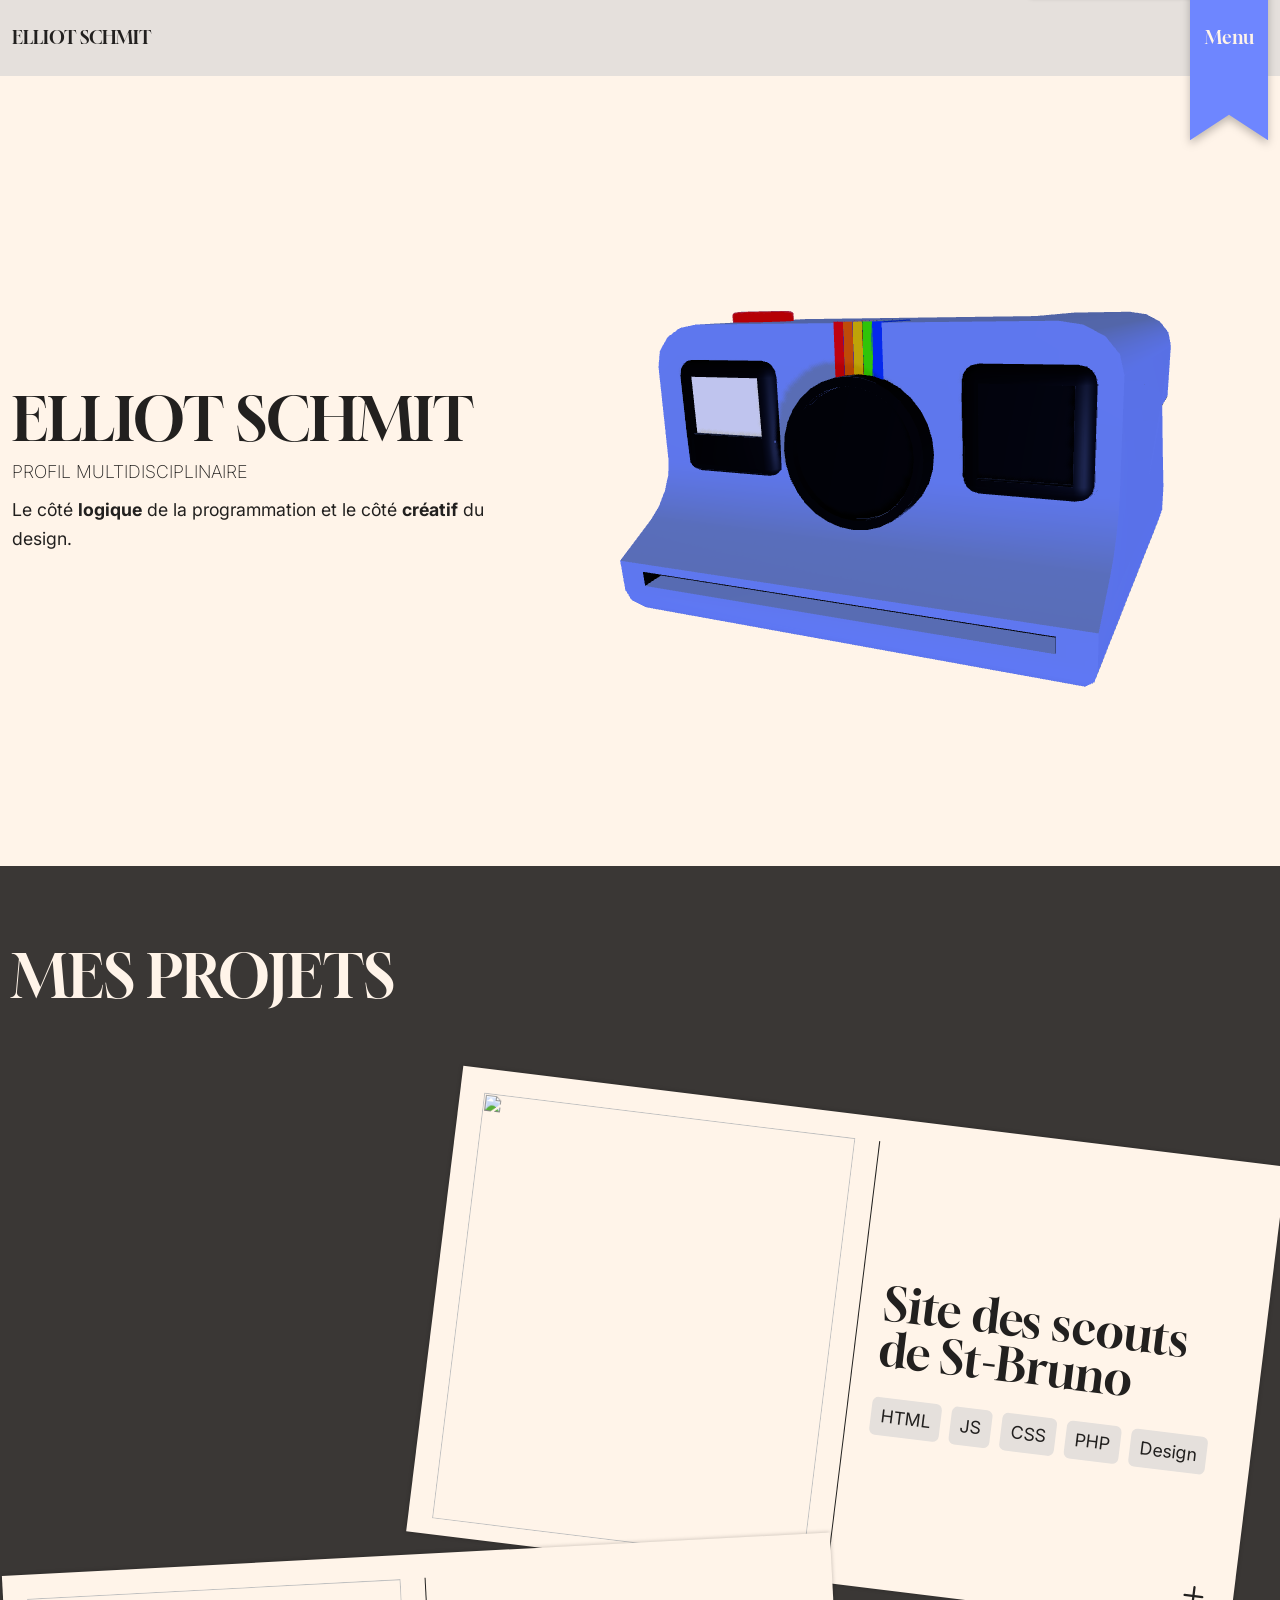
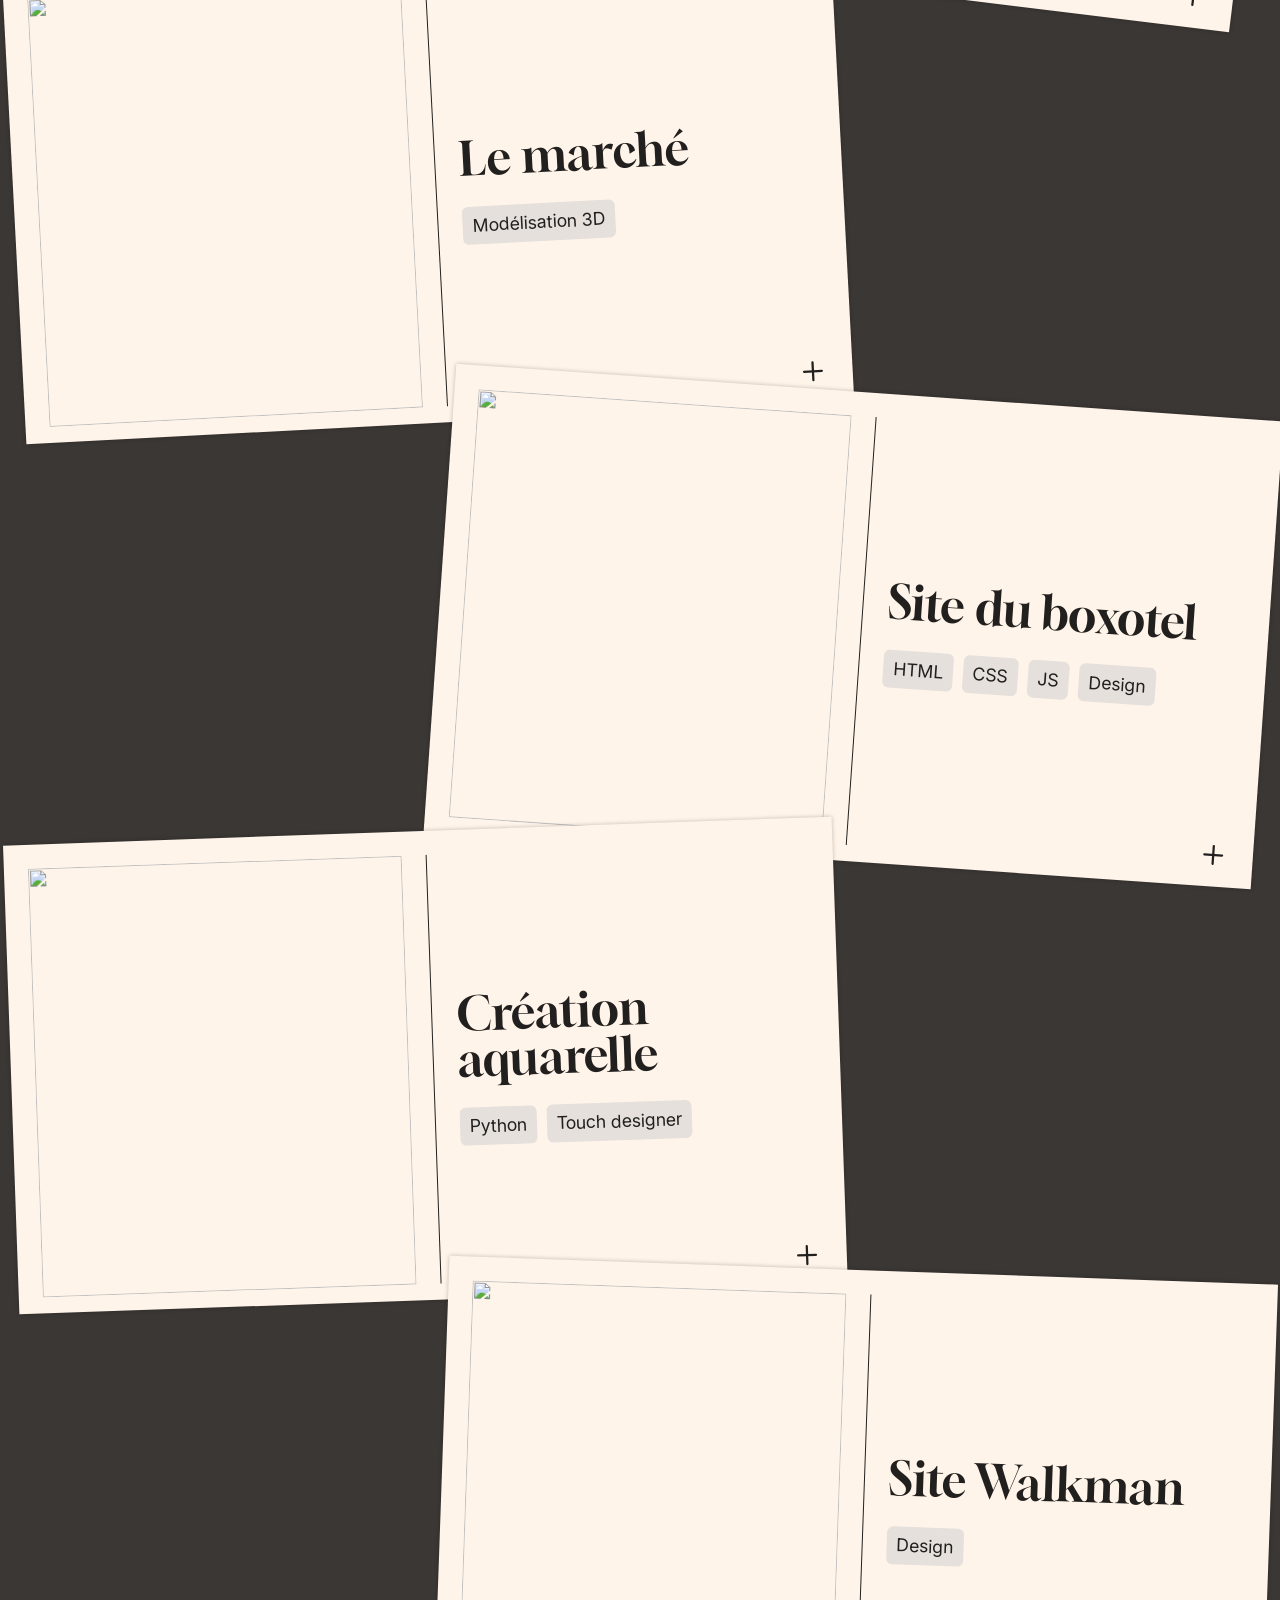
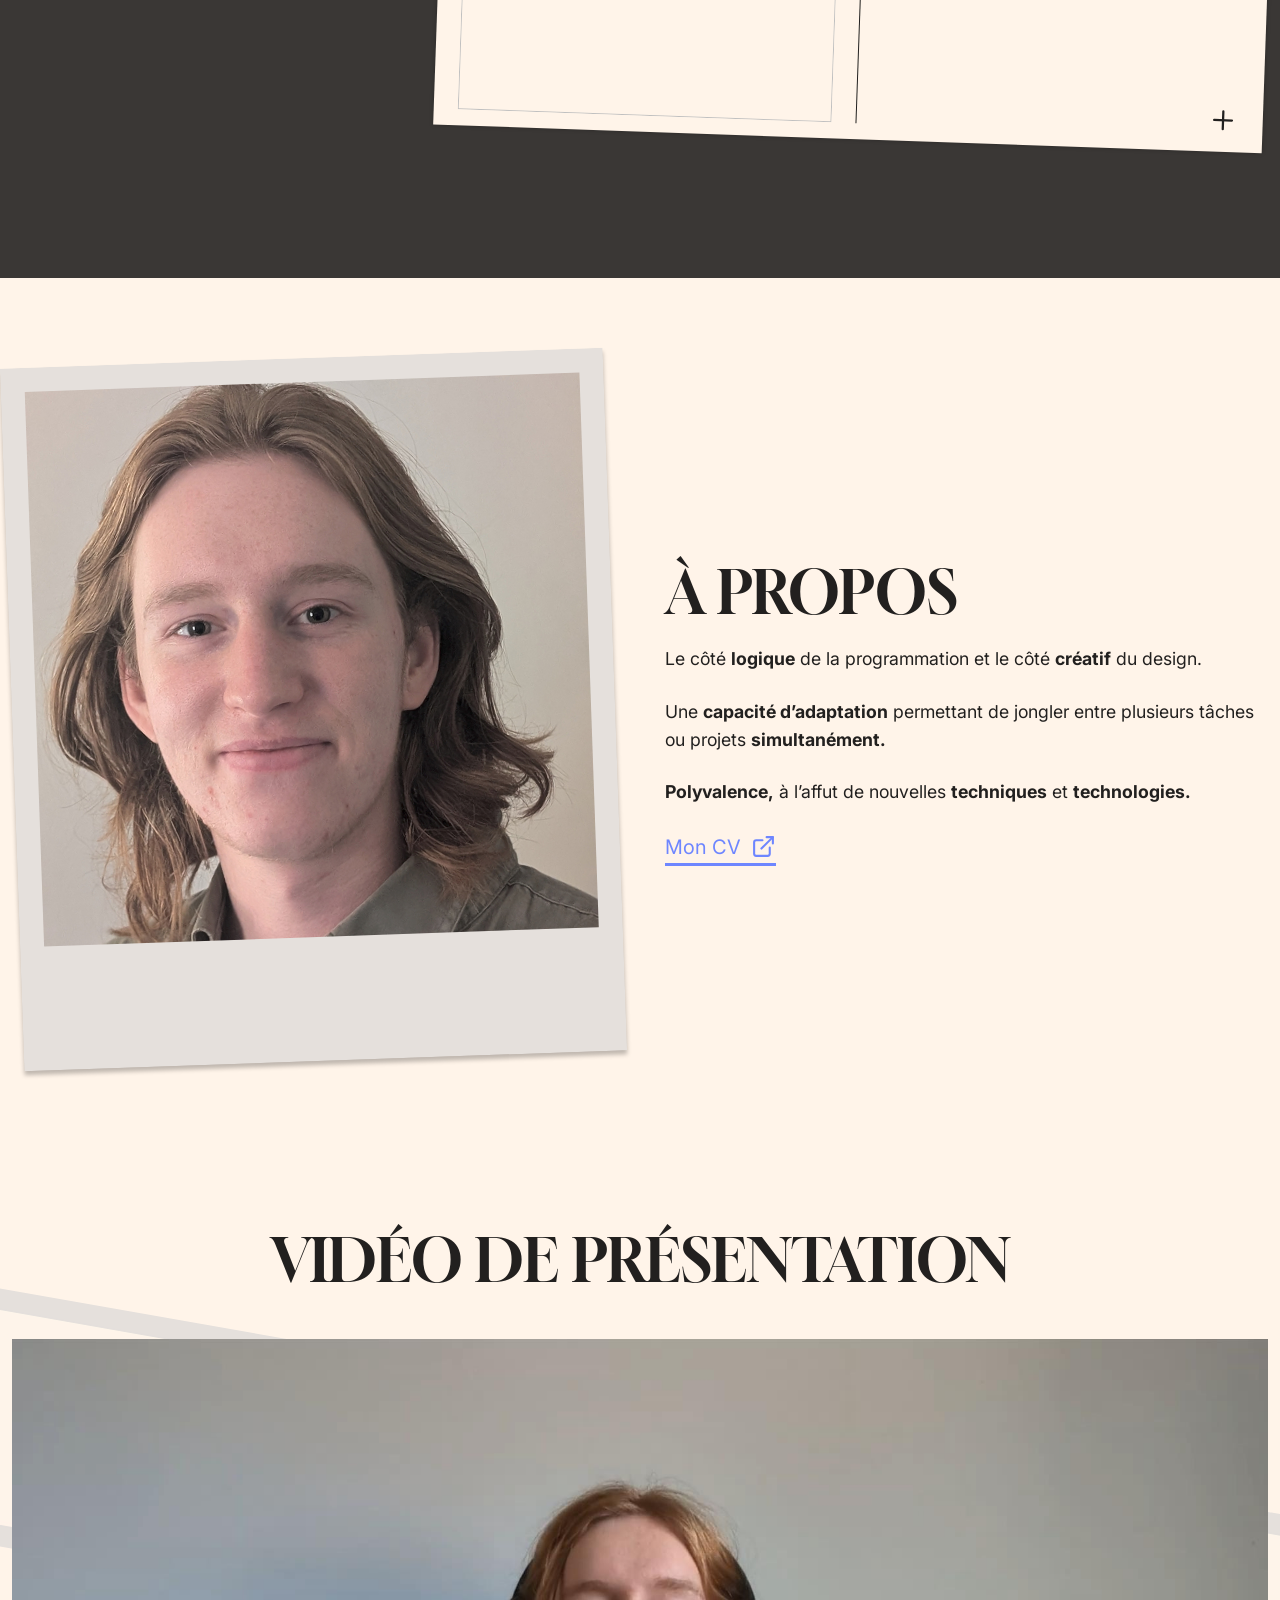
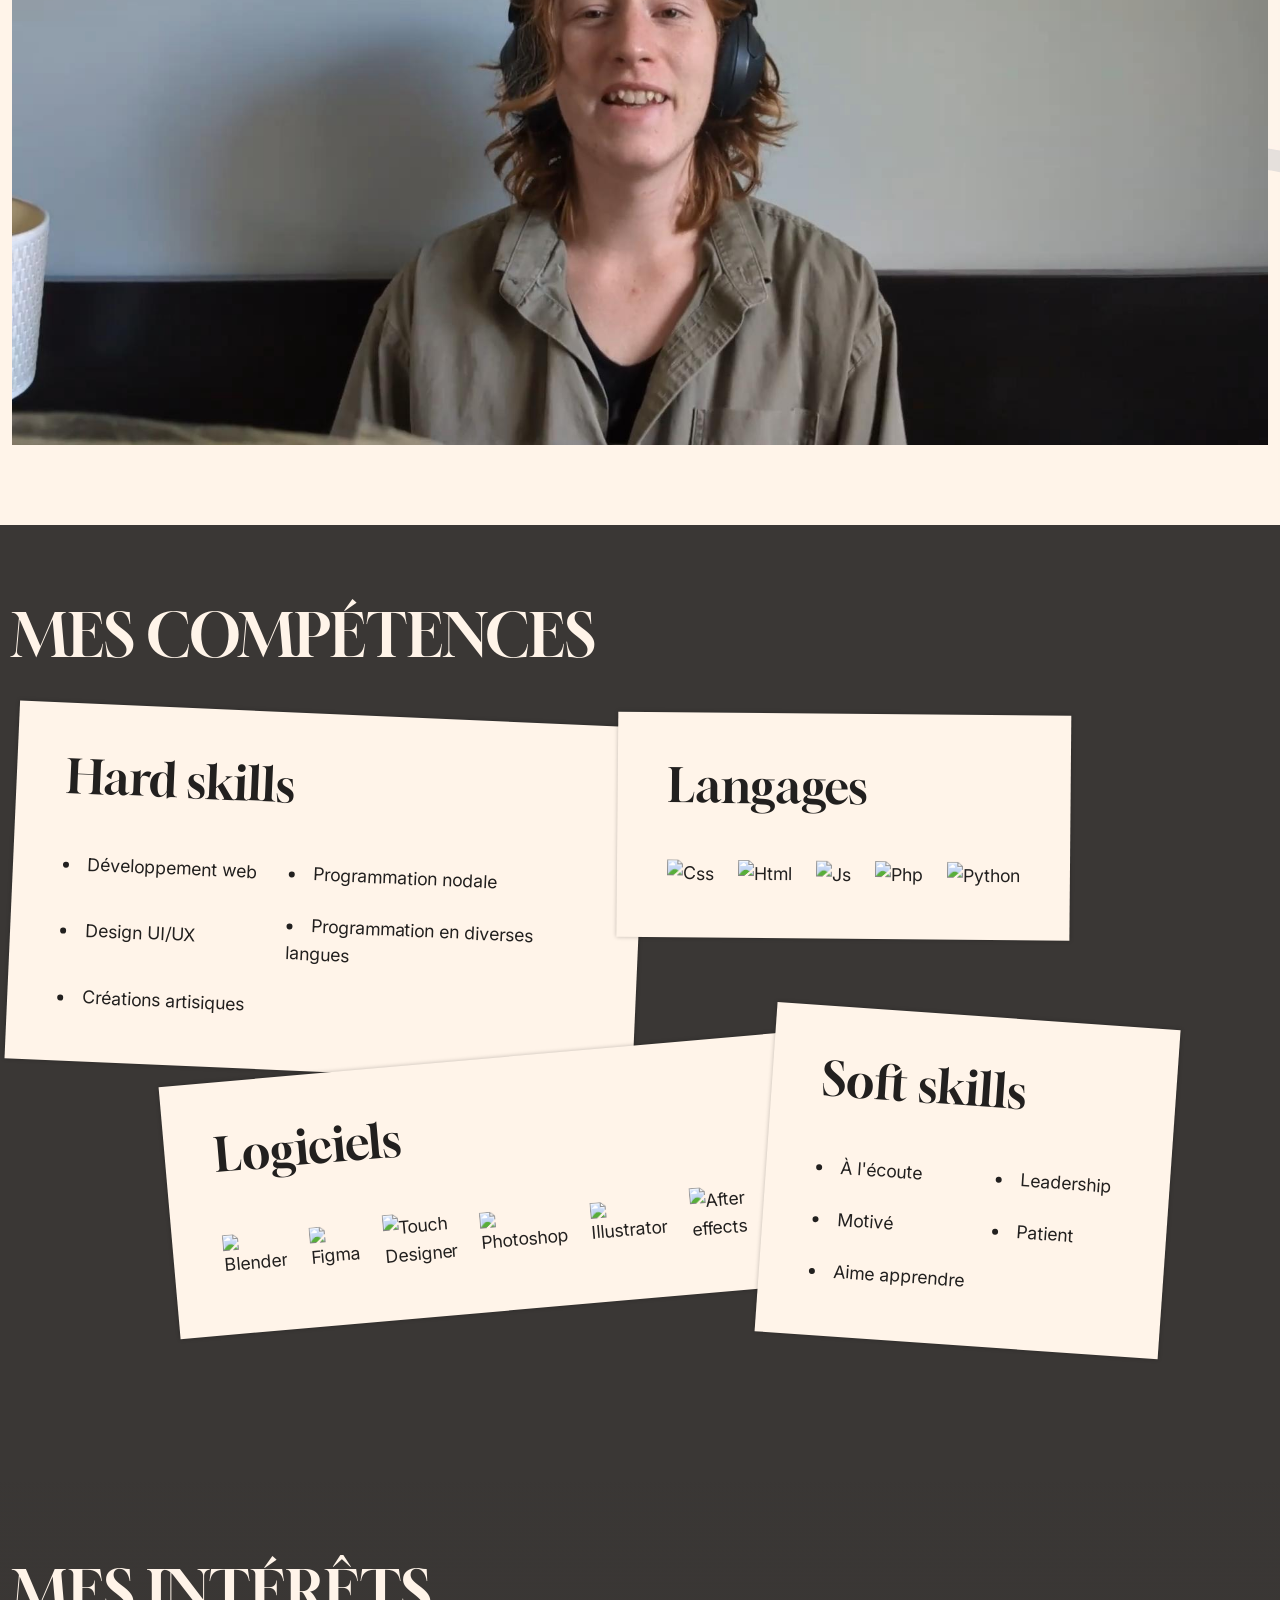
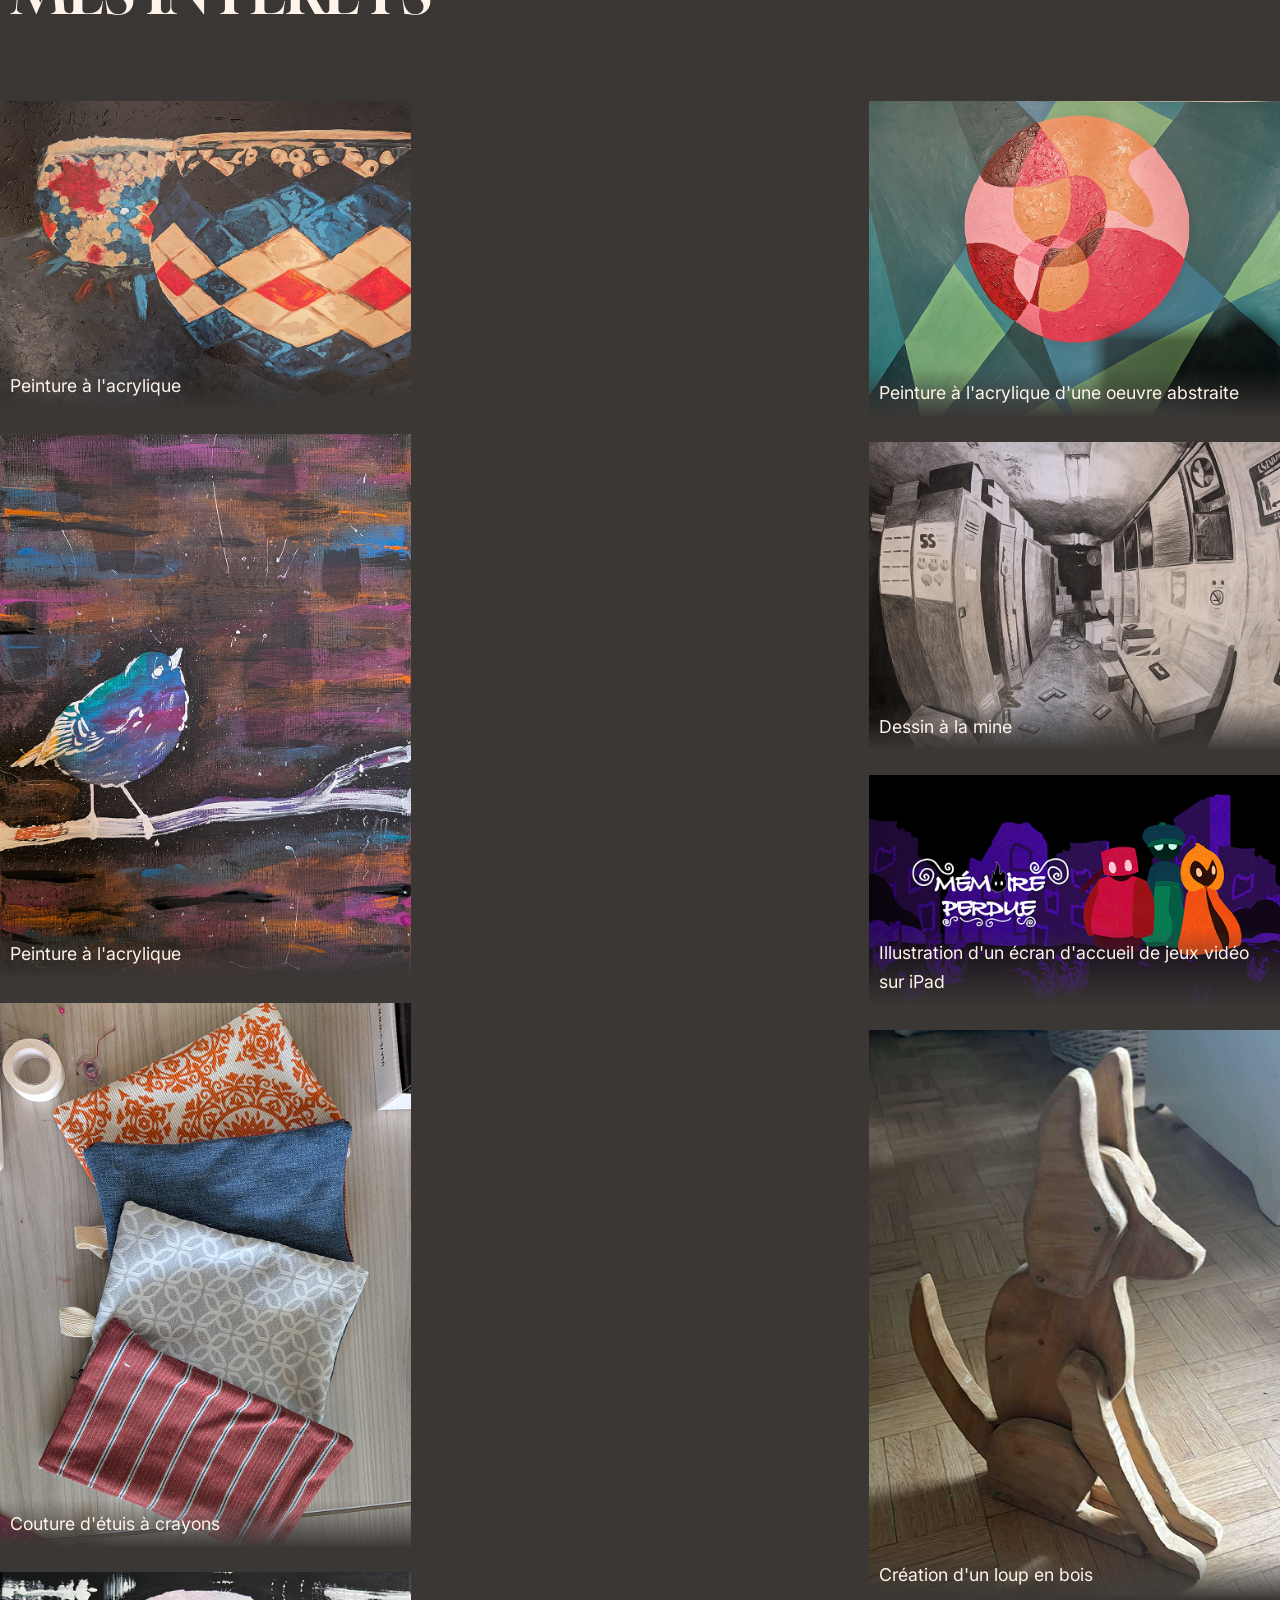
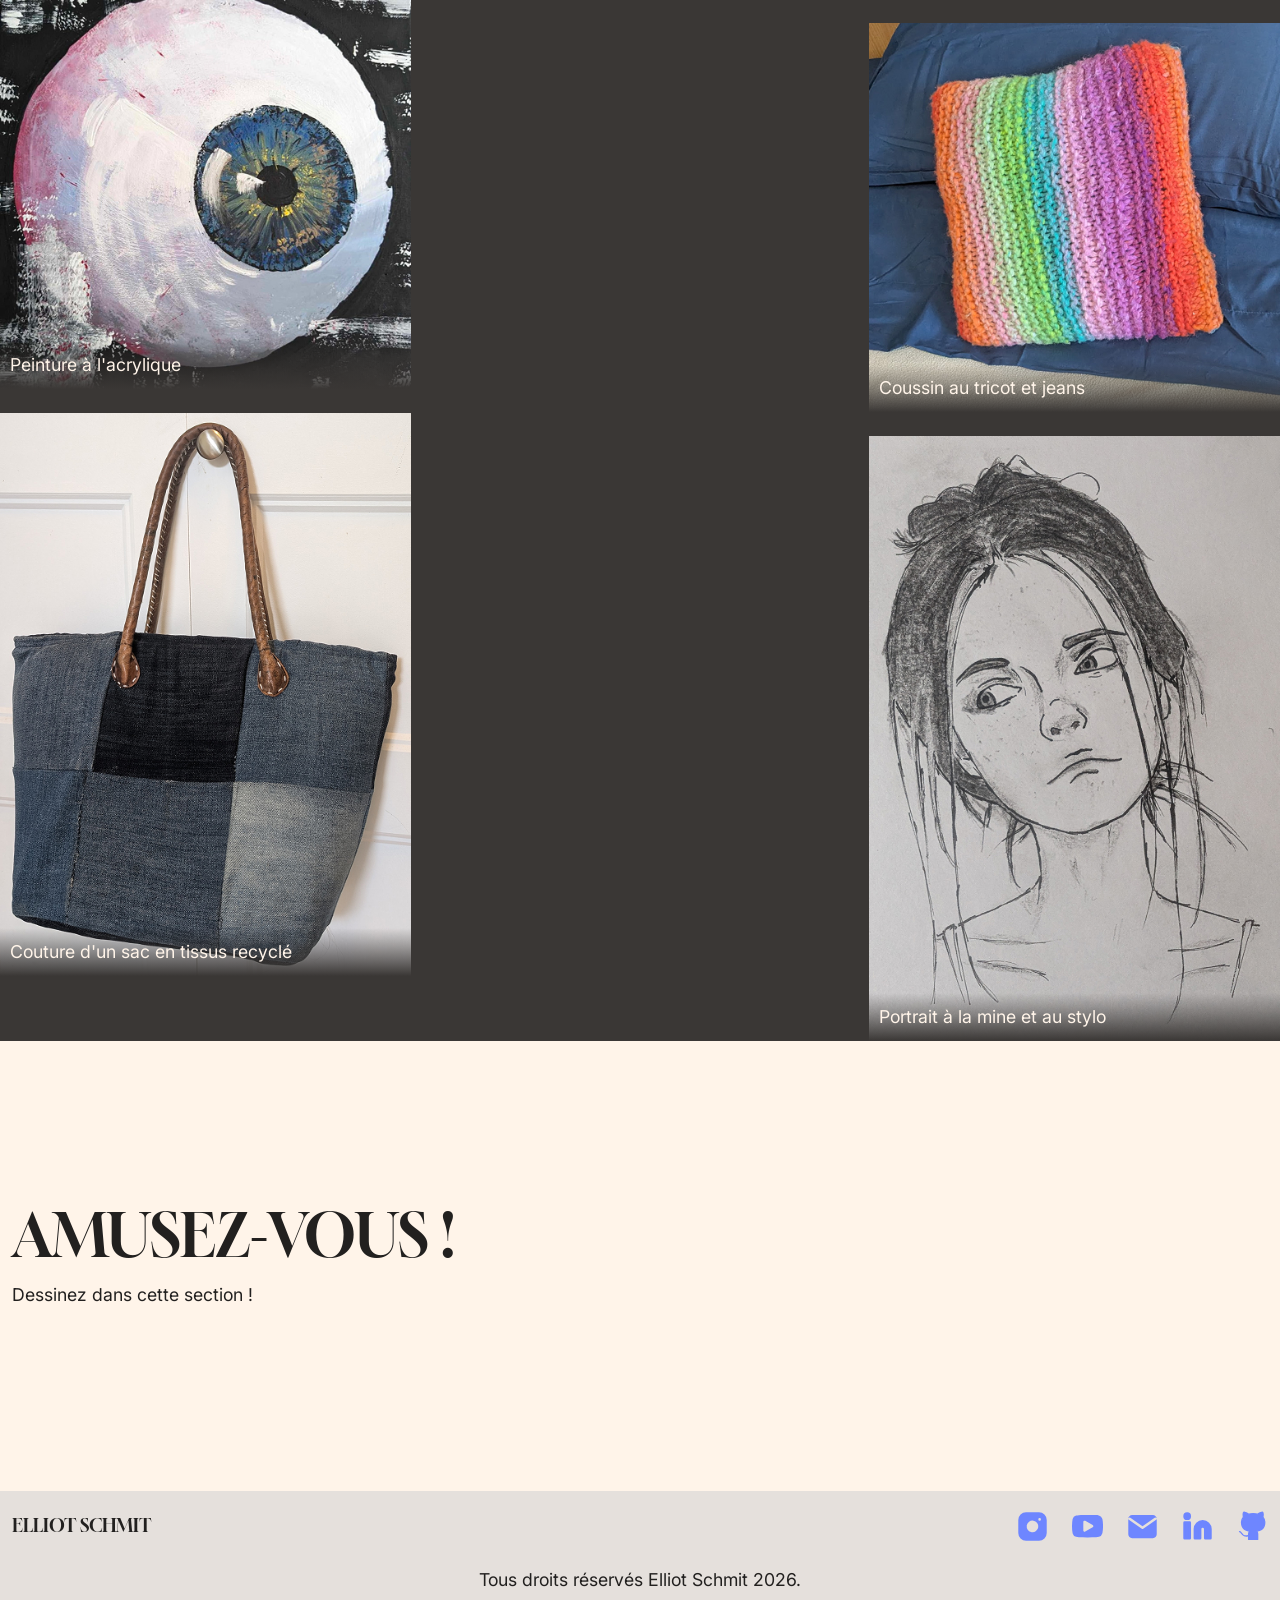
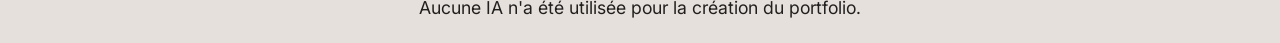
==== commit 64831d9f: "ajout dessin et correcitons" ====
--- a/index.html
+++ b/index.html
@@ -105,7 +105,6 @@
 
 </html>
 
-
 <section class="section hero">
     <div class="wrapper">
         <div class="hero__content">
@@ -251,7 +250,7 @@
                 <b>simultanément.</b>
             </p>
             <p>
-                <b>Polyvalent,</b>
+                <b>Polyvalence,</b>
                 à l’affut de nouvelles
                 <b>techniques</b>
                 et
@@ -370,7 +369,7 @@
             </div>
             <div class="oeuvre">
                 <img src="assets/images/sac.jpg" alt="" data-component="Modale" />
-                <p>Couture de l'extérieur d'un sac en tissus recyclé</p>
+                <p>Couture d'un sac en tissus recyclé</p>
             </div>
         </div>
 
@@ -408,7 +407,7 @@
             </div>
             <div class="oeuvre">
                 <img src="assets/images/memoire-perdue.jpg" alt="Personnages et fond ville abandonée" data-component="Modale" />
-                <p>Dessin d'un écran d'accueil de jeux vidéo sur iPad</p>
+                <p>Illustration d'un écran d'accueil de jeux vidéo sur iPad</p>
             </div>
             <div class="oeuvre">
                 <img src="assets/images/loup.jpg" alt="" data-component="Modale" />
@@ -501,7 +500,15 @@
     </div>
 </section>
 
-<!-- <section class="section contact">
+<section class="section dessin js-dessin" data-component="Drawing">
+    <div class="wrapper">
+        <h2>Amusez-vous !</h2>
+        <p>Dessinez dans cette section !</p>
+    </div>
+    <canvas class="dessin__canvas js-canvas"></canvas>
+</section>
+
+<section class="section contact">
     <div class="wrapper">
         <div class="contact__content">
             <h2>Contactez-moi!</h2>
@@ -543,7 +550,7 @@
             <img src="assets/images/envelope.png" alt="" />
         </div>
     </div>
-</section> -->
+</section>
 
 <footer class="footer">
     <div class="wrapper">
@@ -568,8 +575,8 @@
             </ul>
         </div>
 
-        <p>Tous droits réservés Elliot Schmit 2026</p>
-        <p>Aucune IA utilisée pour la création du portfolio</p>
+        <p>Tous droits réservés Elliot Schmit 2026.</p>
+        <p>Aucune IA n'a été utilisée pour la création du portfolio.</p>
     </div>
 </footer>
 
--- a/styles/main.css
+++ b/styles/main.css
@@ -718,6 +718,21 @@
 }
 .competences .card:nth-child(4) ul {
   grid-template-columns: 1.25fr 1fr;
+}
+
+.dessin {
+  background-color: var(--color-white);
+  position: relative;
+  z-index: 2;
+  display: flex;
+  align-items: center;
+  height: 50vh;
+}
+
+.dessin__canvas {
+  position: absolute;
+  top: 0;
+  left: 0;
 }
 
 /* ==========================================================================
@@ -1269,7 +1284,7 @@
 .section.interets__content {
   position: sticky;
   z-index: 2;
-  top: 75px;
+  top: 70px;
   background: linear-gradient(0deg, rgba(58, 55, 53, 0) 0%, rgb(58, 55, 53) 100%);
 }
 
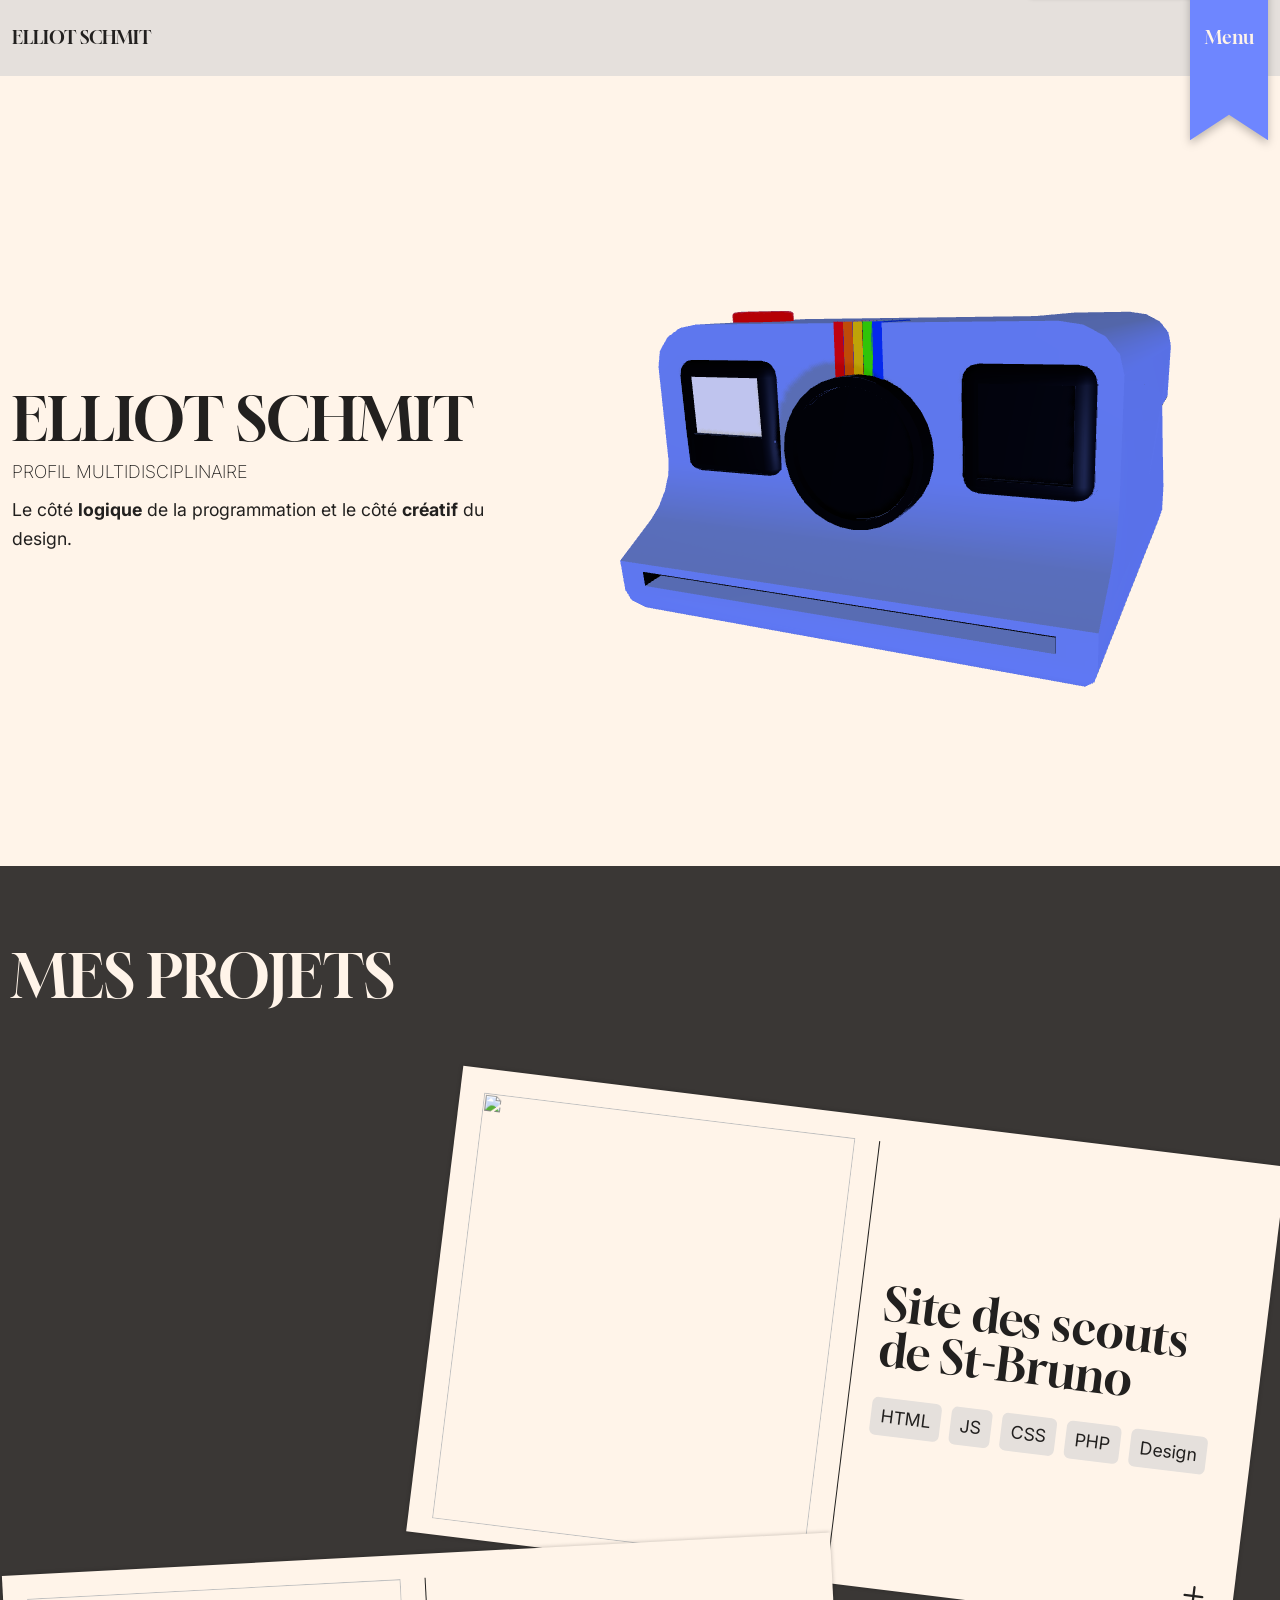
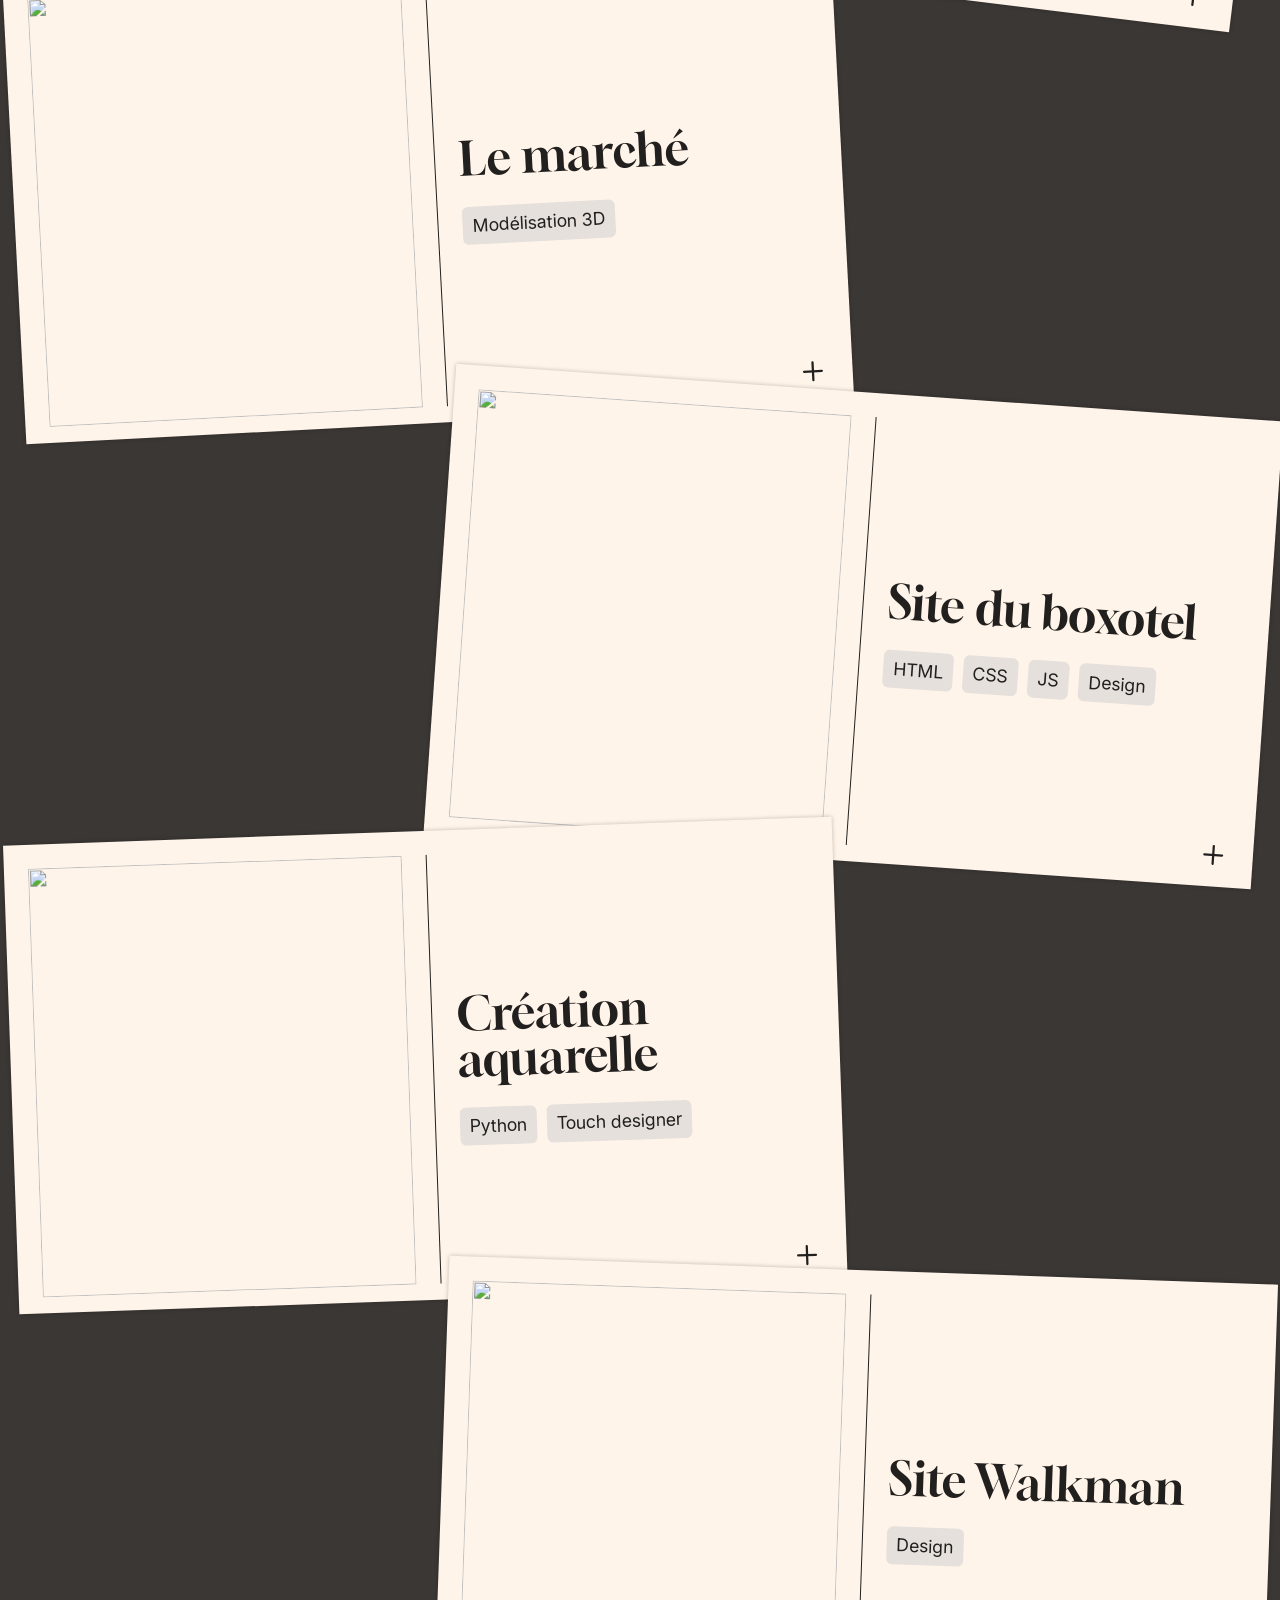
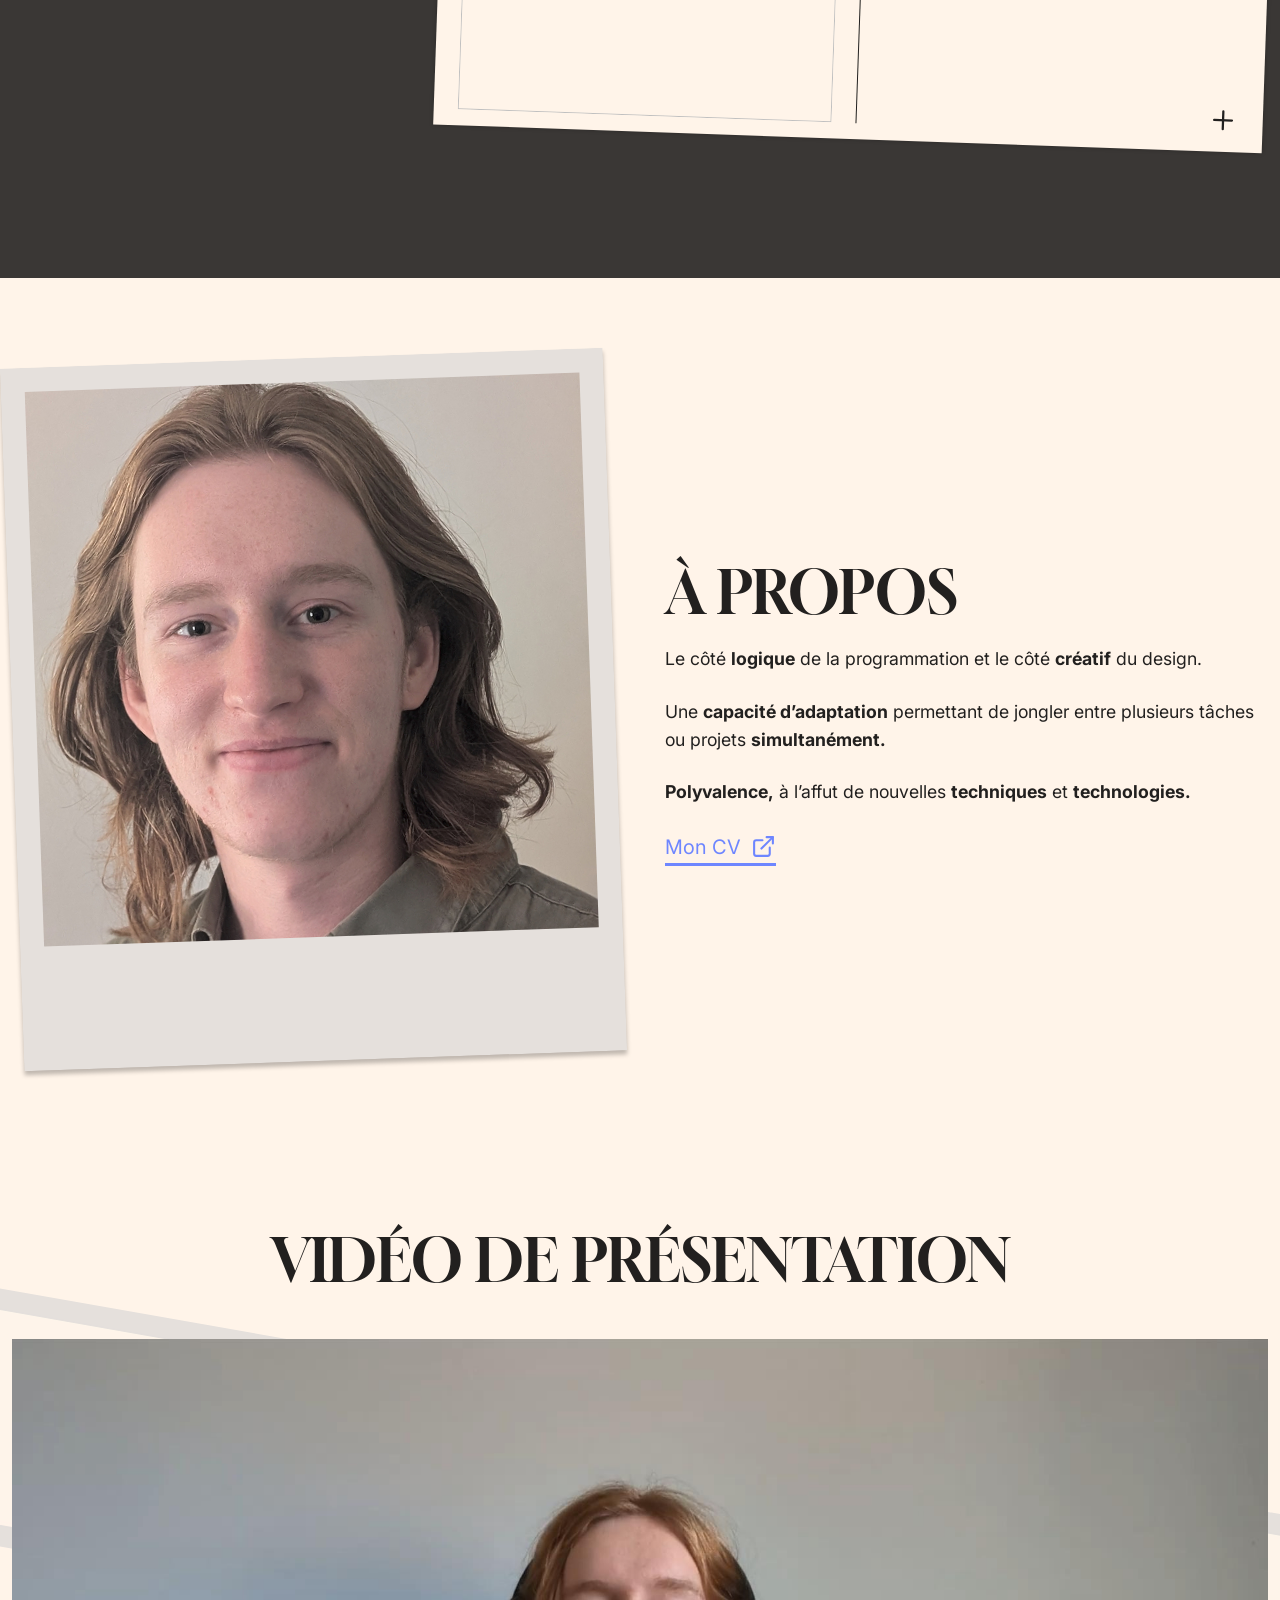
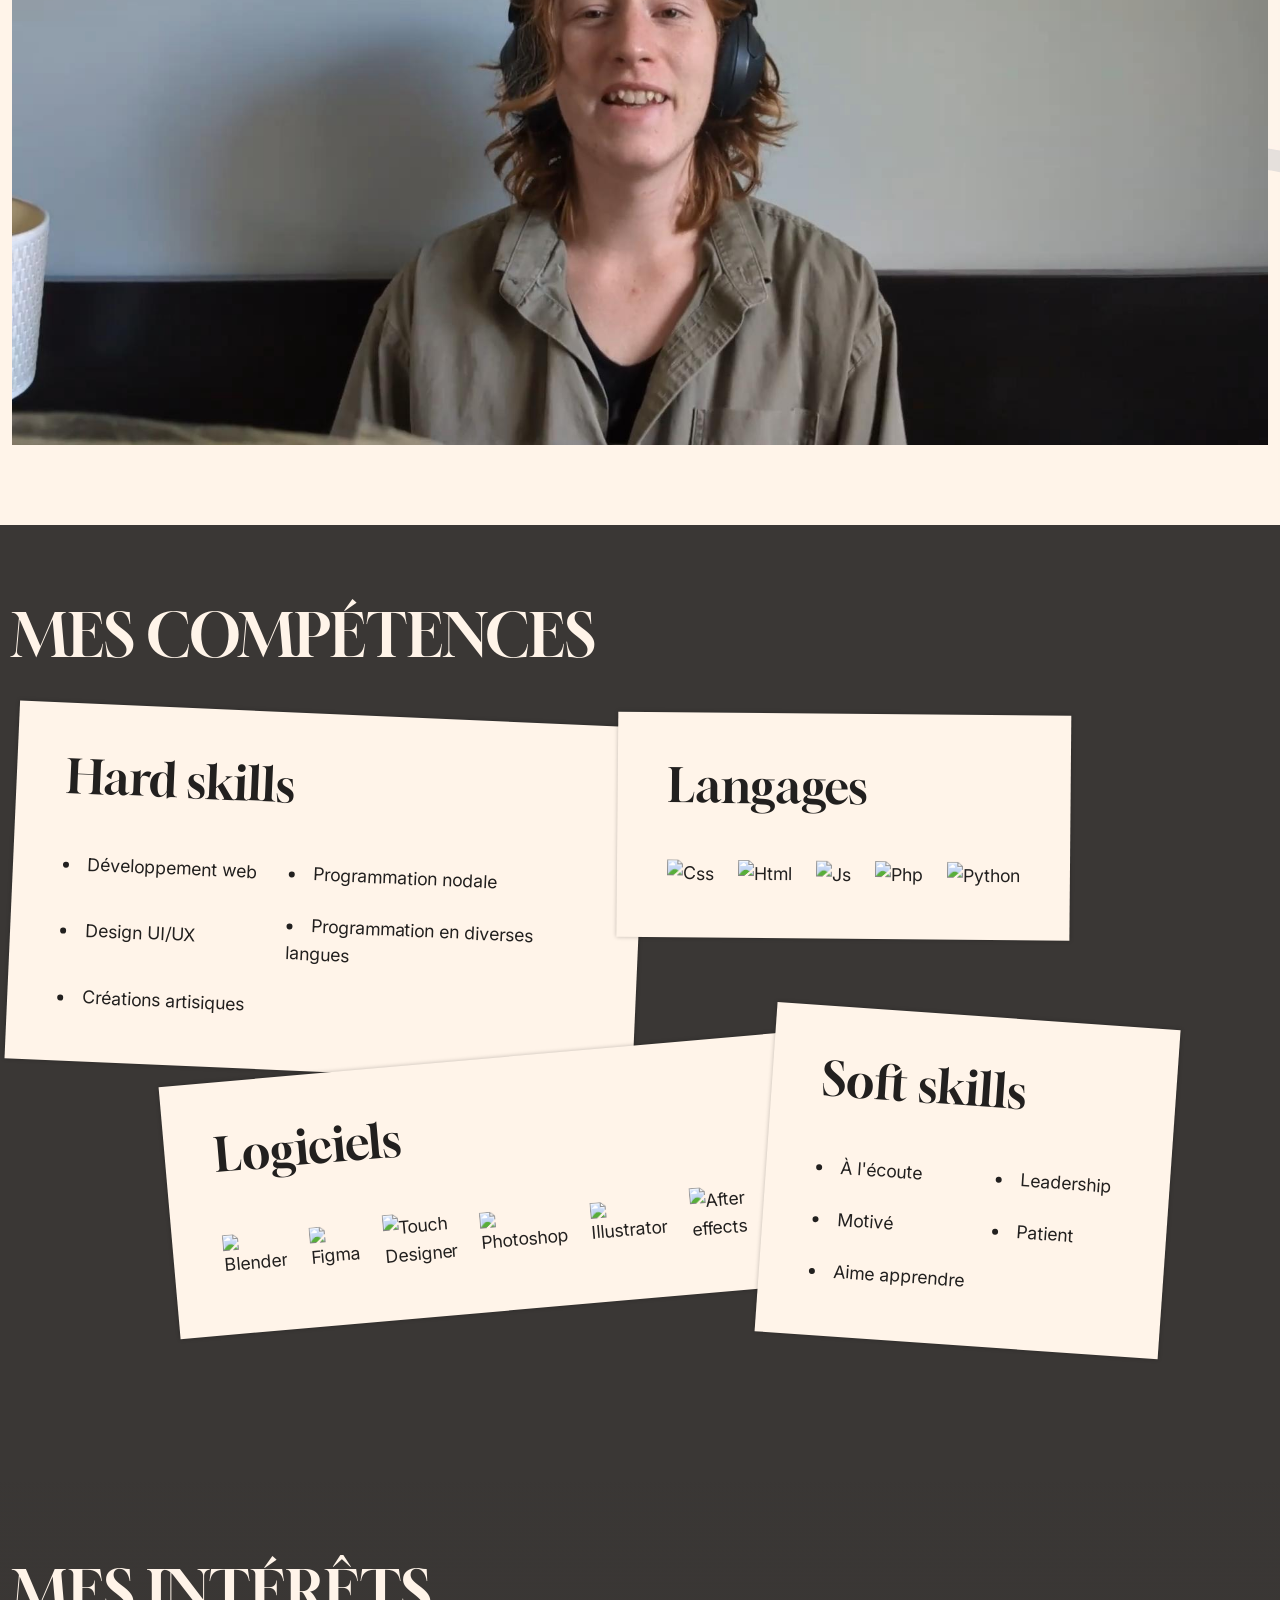
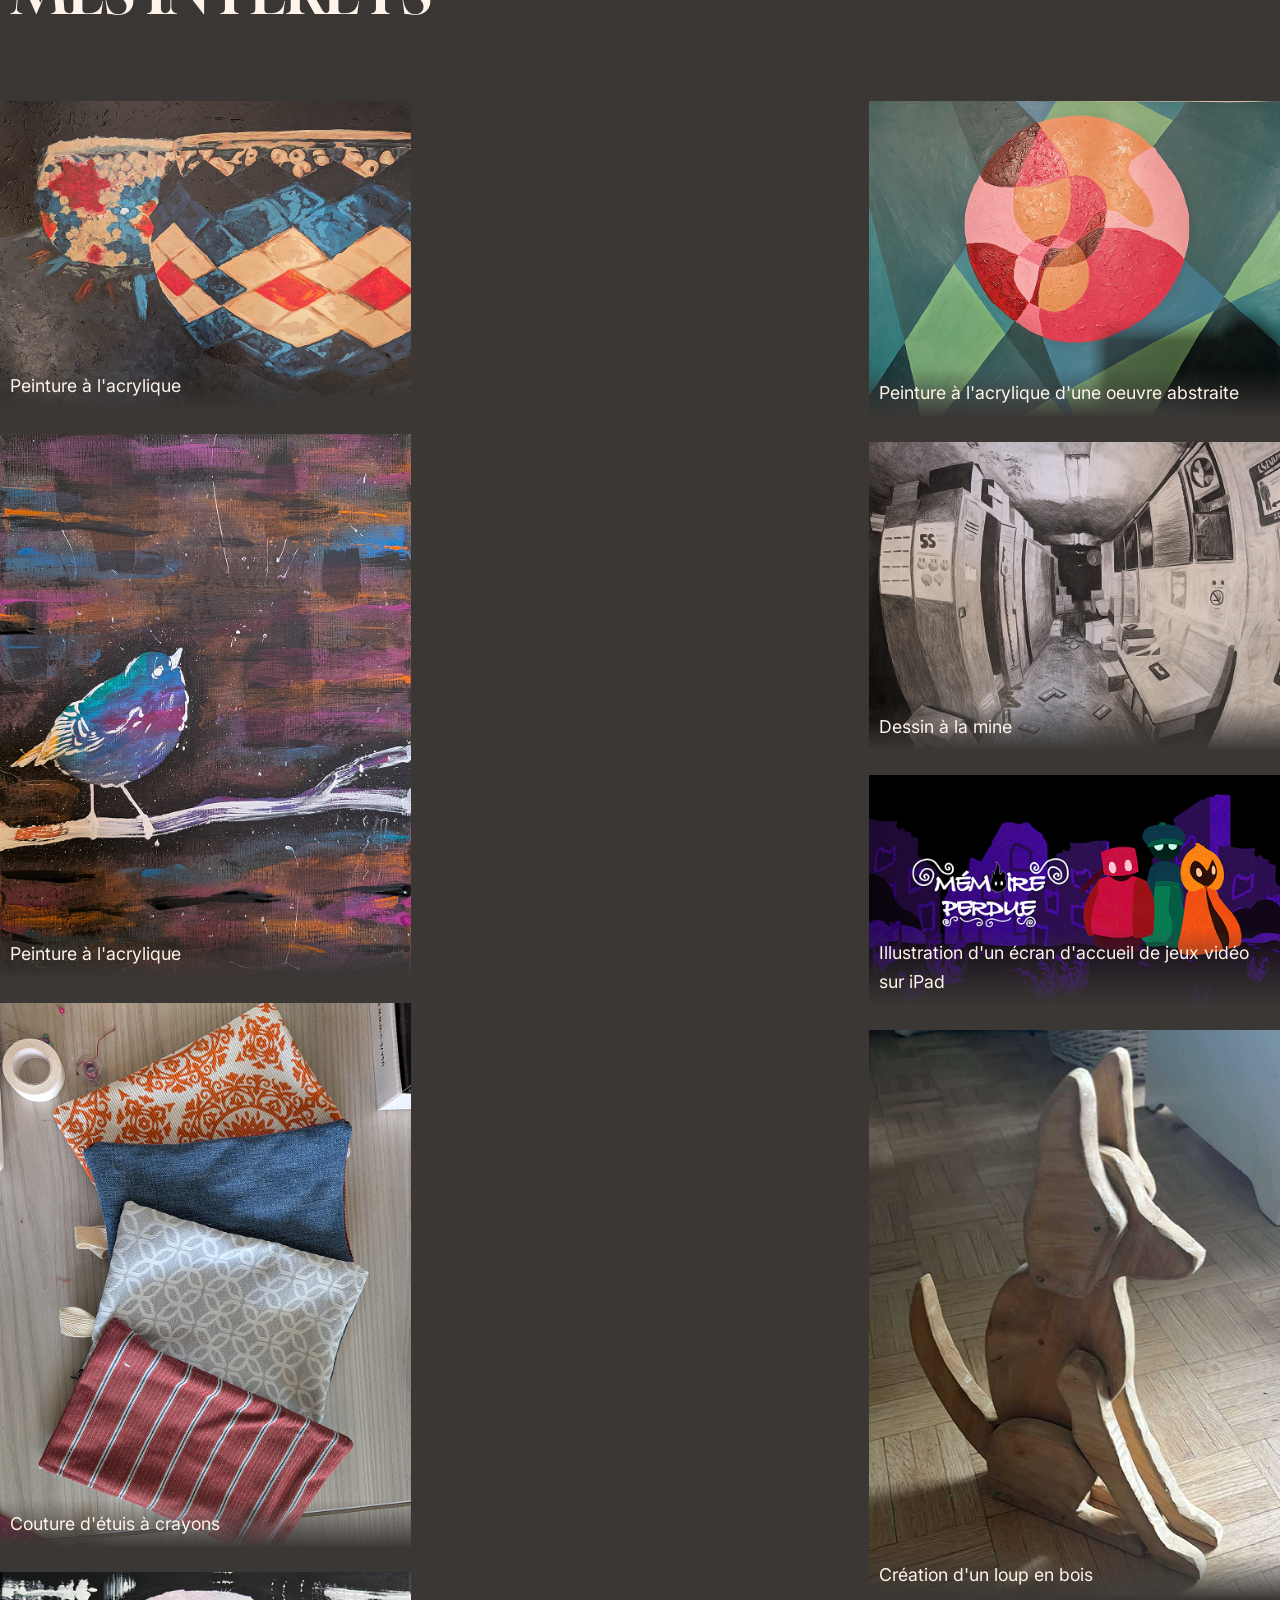
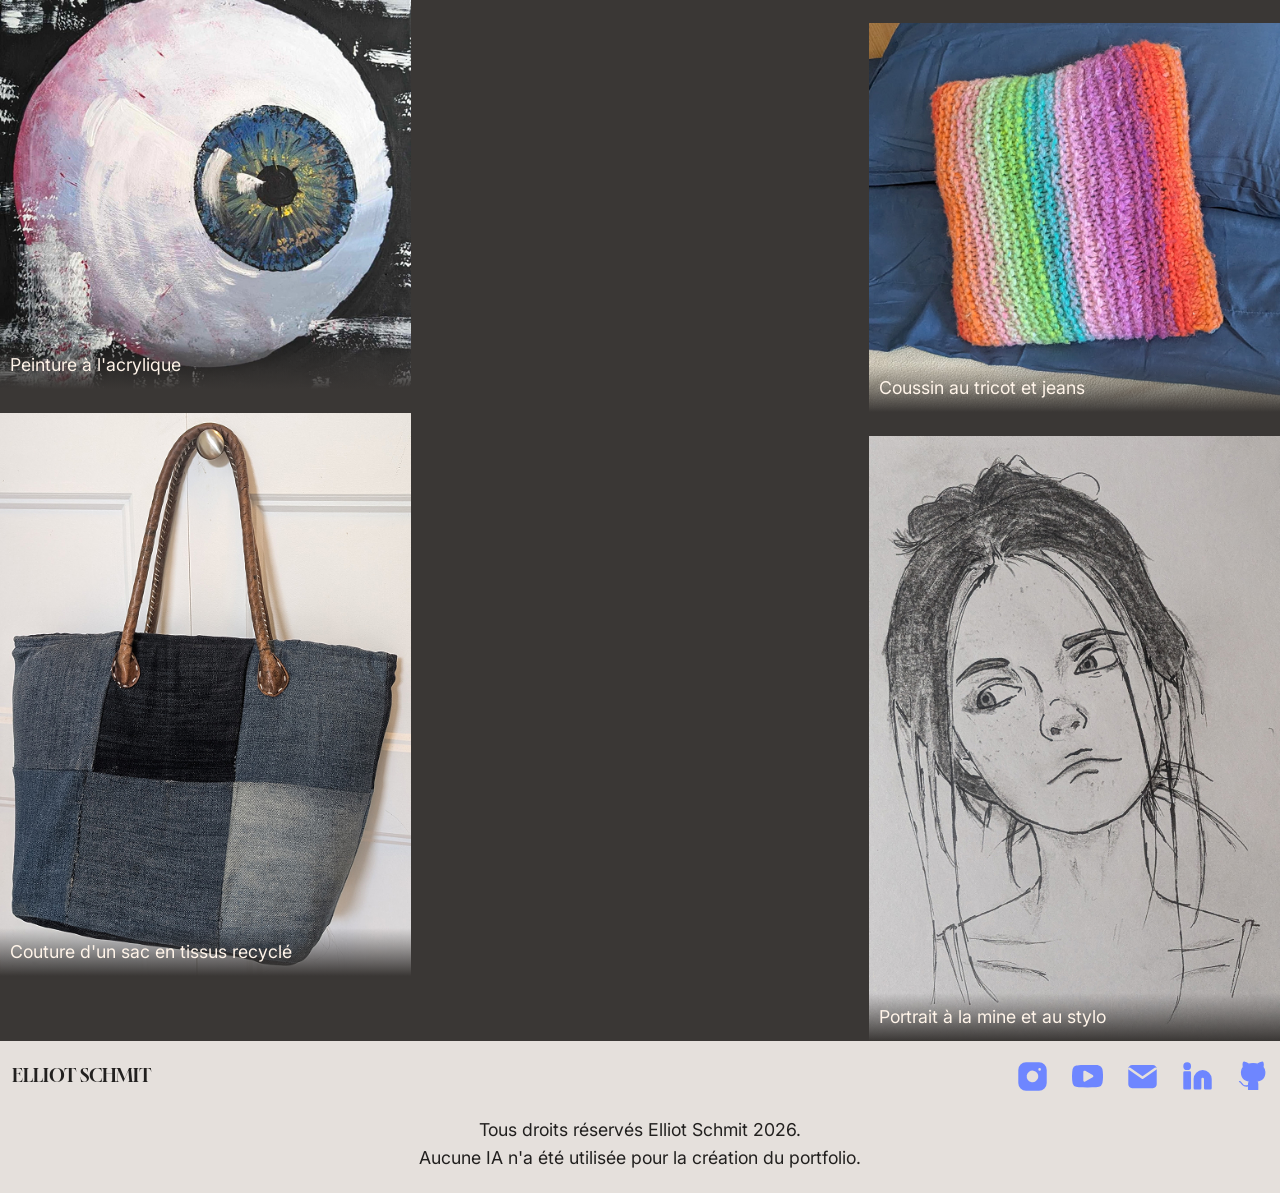
==== commit 4519daa7: "nevermind pour dessin. ca va etre a faire plus tard" ====
--- a/index.html
+++ b/index.html
@@ -500,7 +500,7 @@
     </div>
 </section>
 
-<section class="section dessin js-dessin" data-component="Drawing">
+<section class="section dessin js-dessin">
     <div class="wrapper">
         <h2>Amusez-vous !</h2>
         <p>Dessinez dans cette section !</p>
@@ -513,7 +513,7 @@
         <div class="contact__content">
             <h2>Contactez-moi!</h2>
 
-            <form action="https://formspree.io/f/mrperbyq" method="POST" class="form" autocomplete="off" data-component="Form">
+            <form action="https://formspree.io/f/mrperbyq" method="POST" class="form" autocomplete="off">
                 <div class="form__body">
                     <fieldset class="grid">
                         <div class="input">
--- a/styles/main.css
+++ b/styles/main.css
@@ -724,7 +724,7 @@
   background-color: var(--color-white);
   position: relative;
   z-index: 2;
-  display: flex;
+  display: none;
   align-items: center;
   height: 50vh;
 }
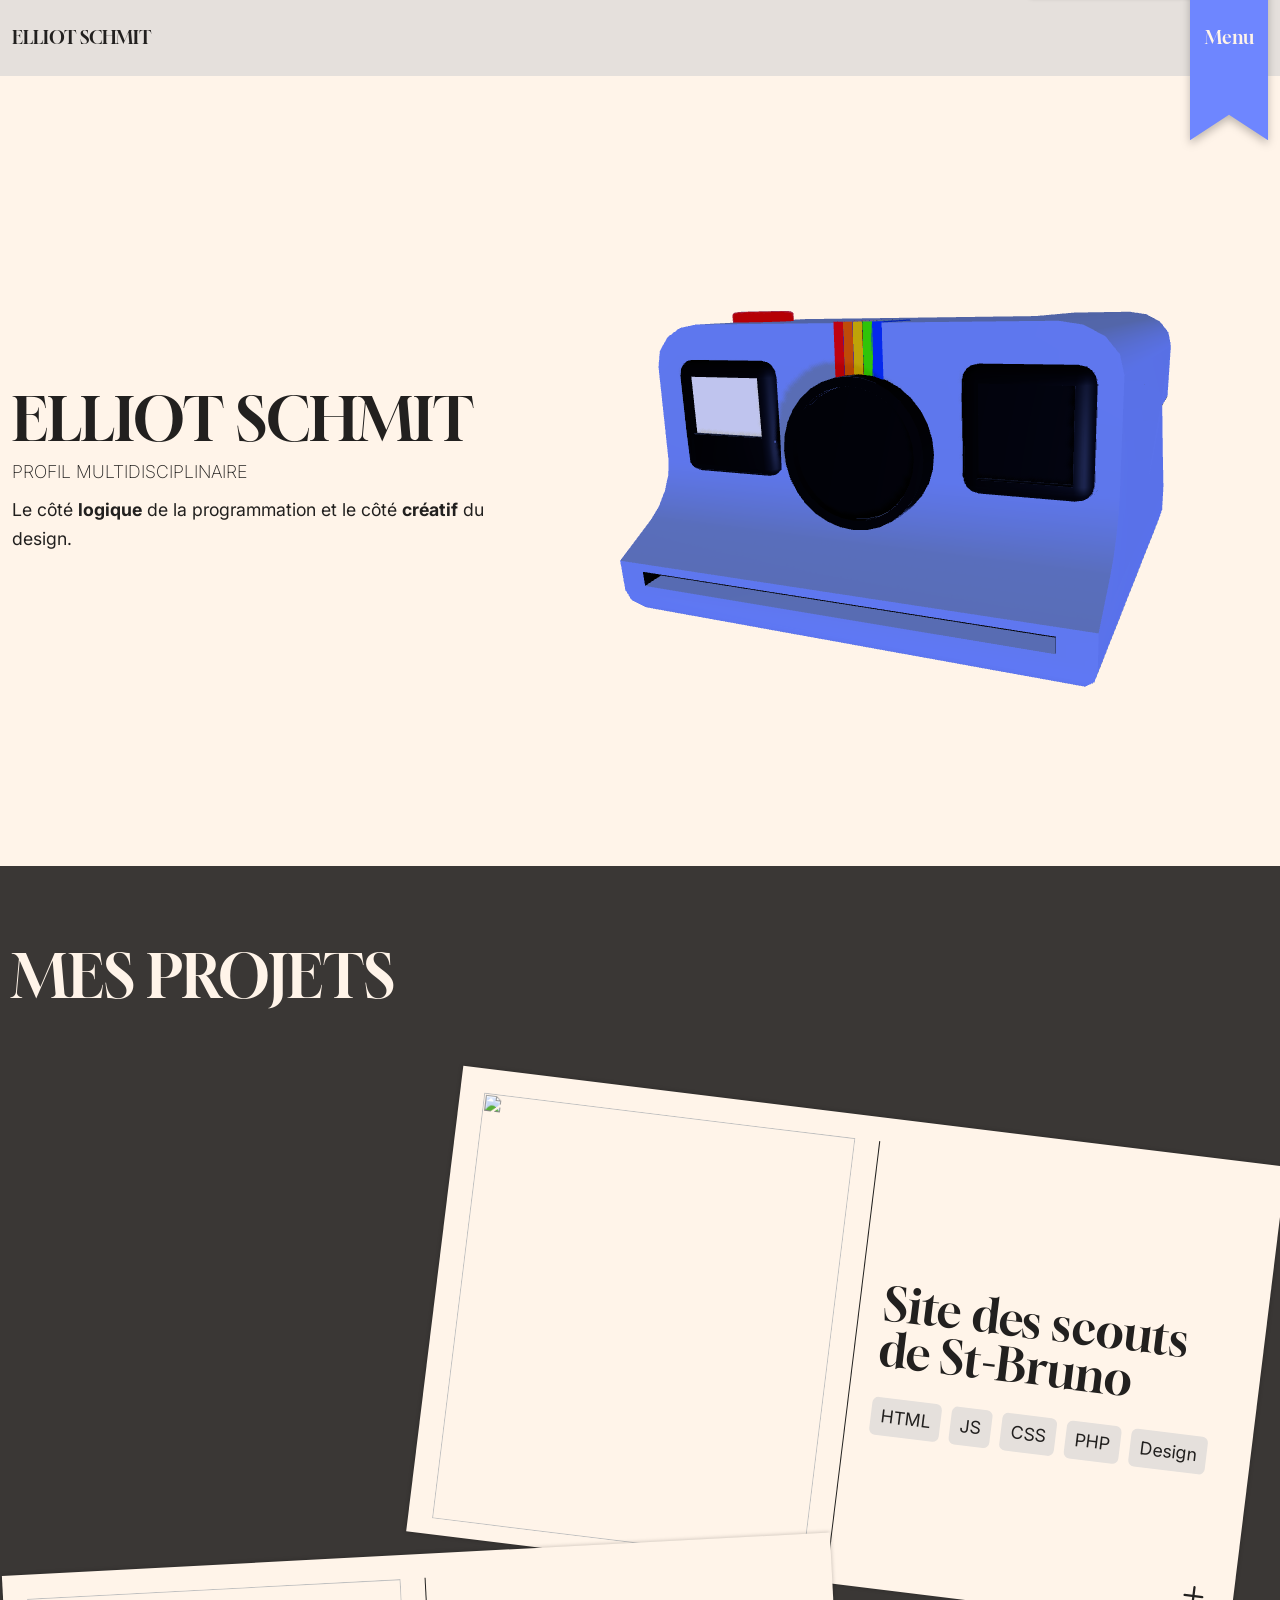
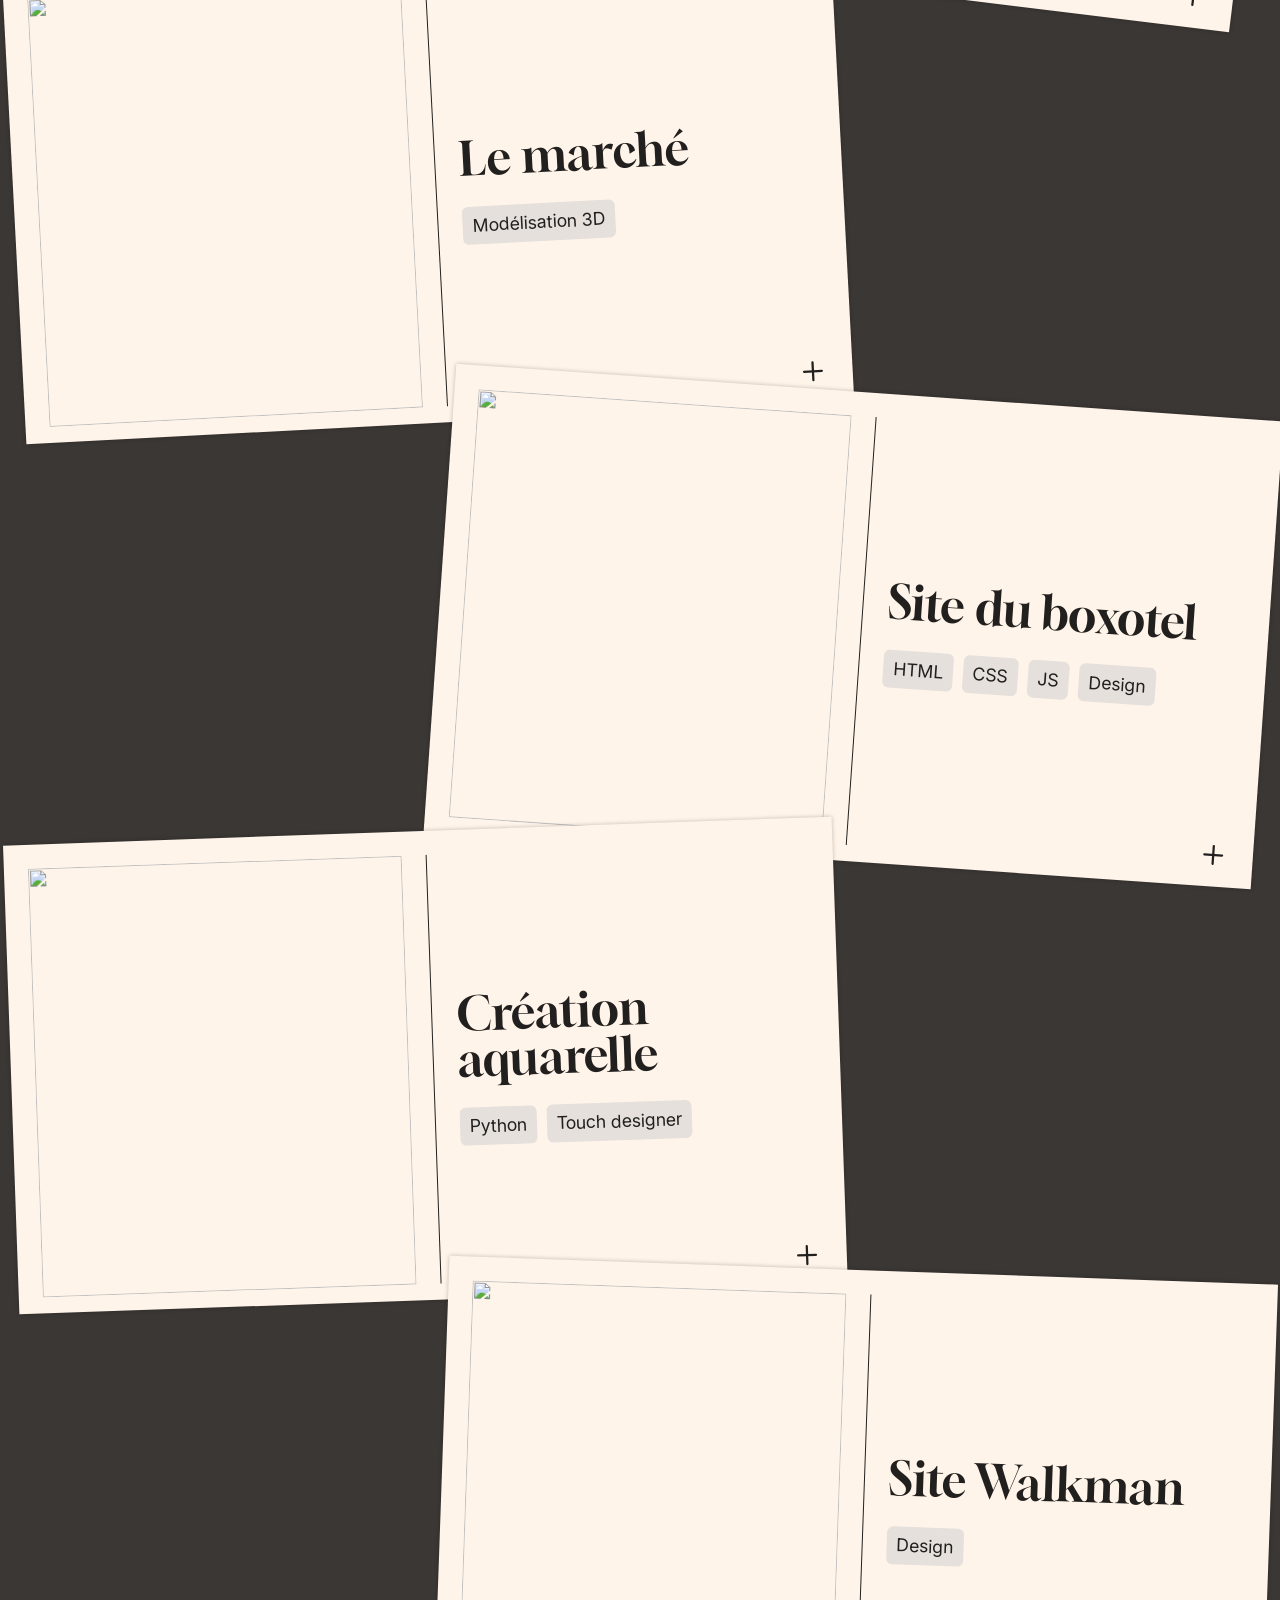
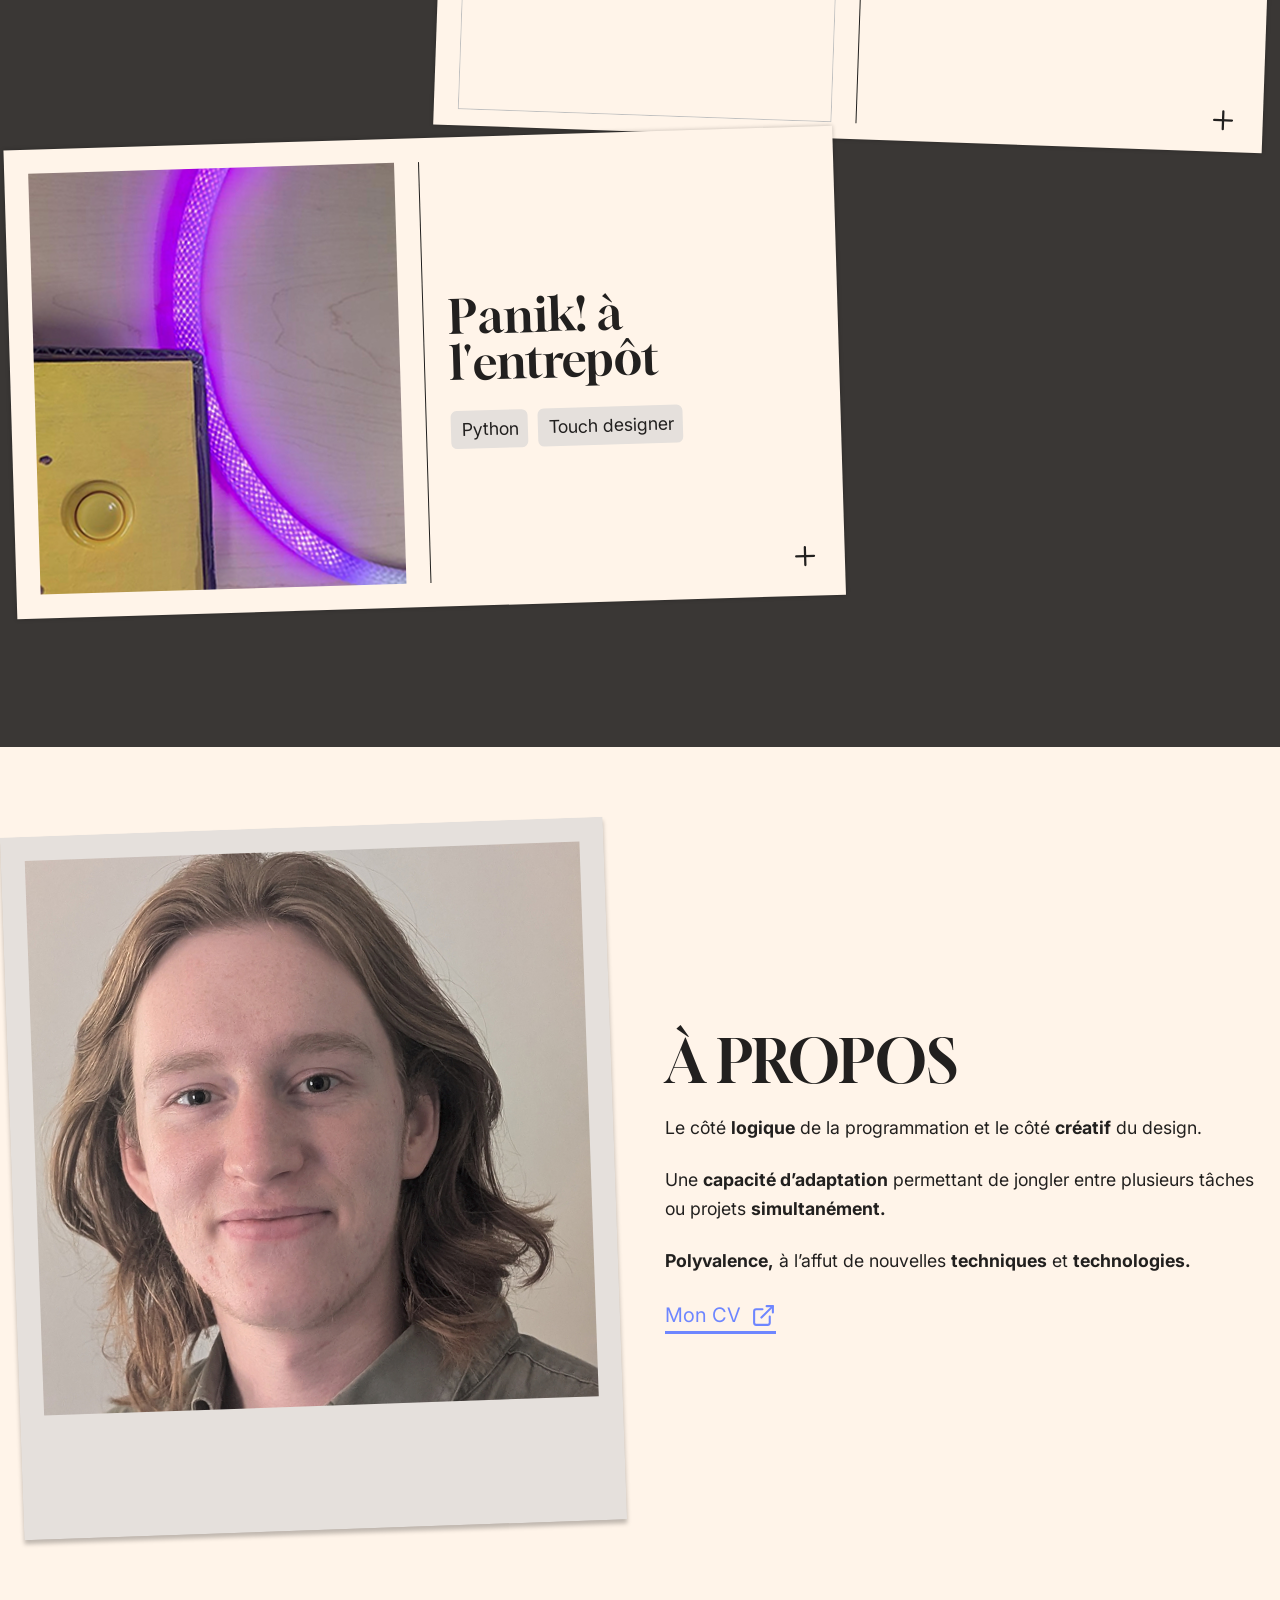
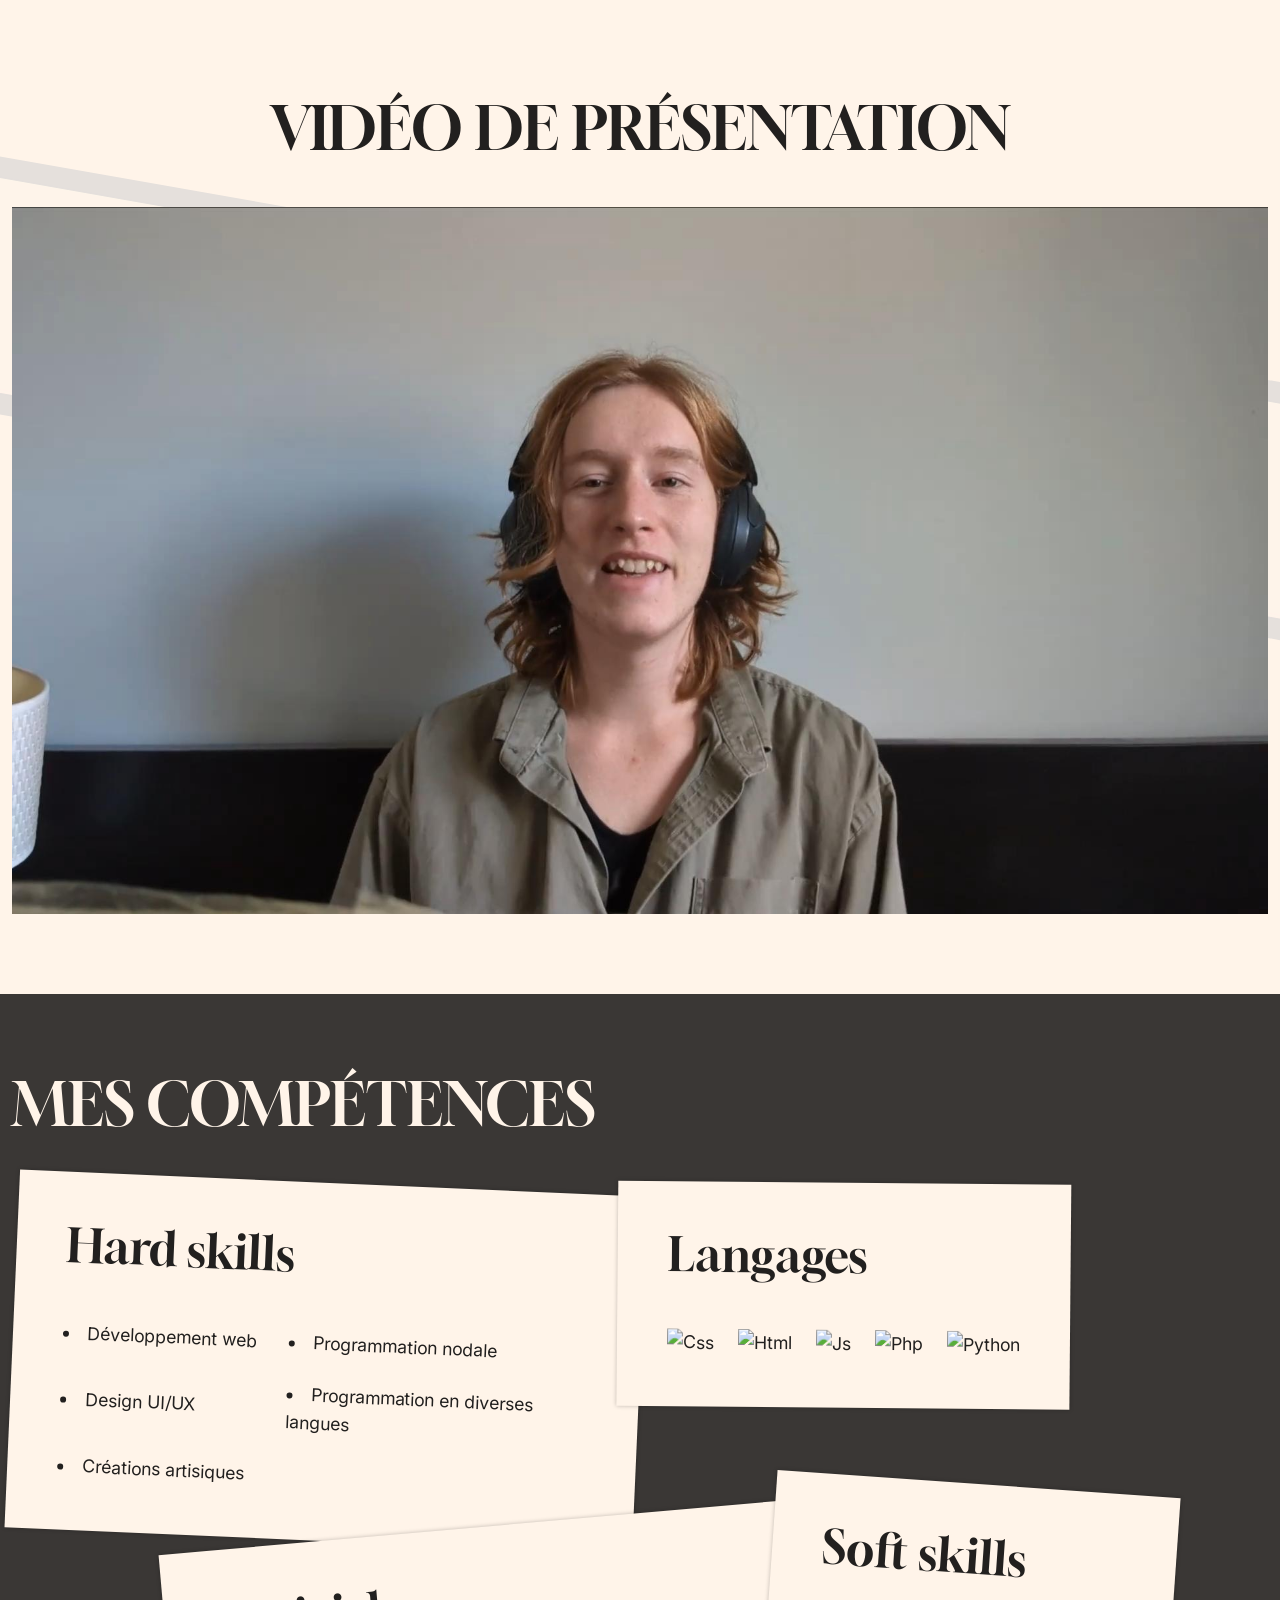
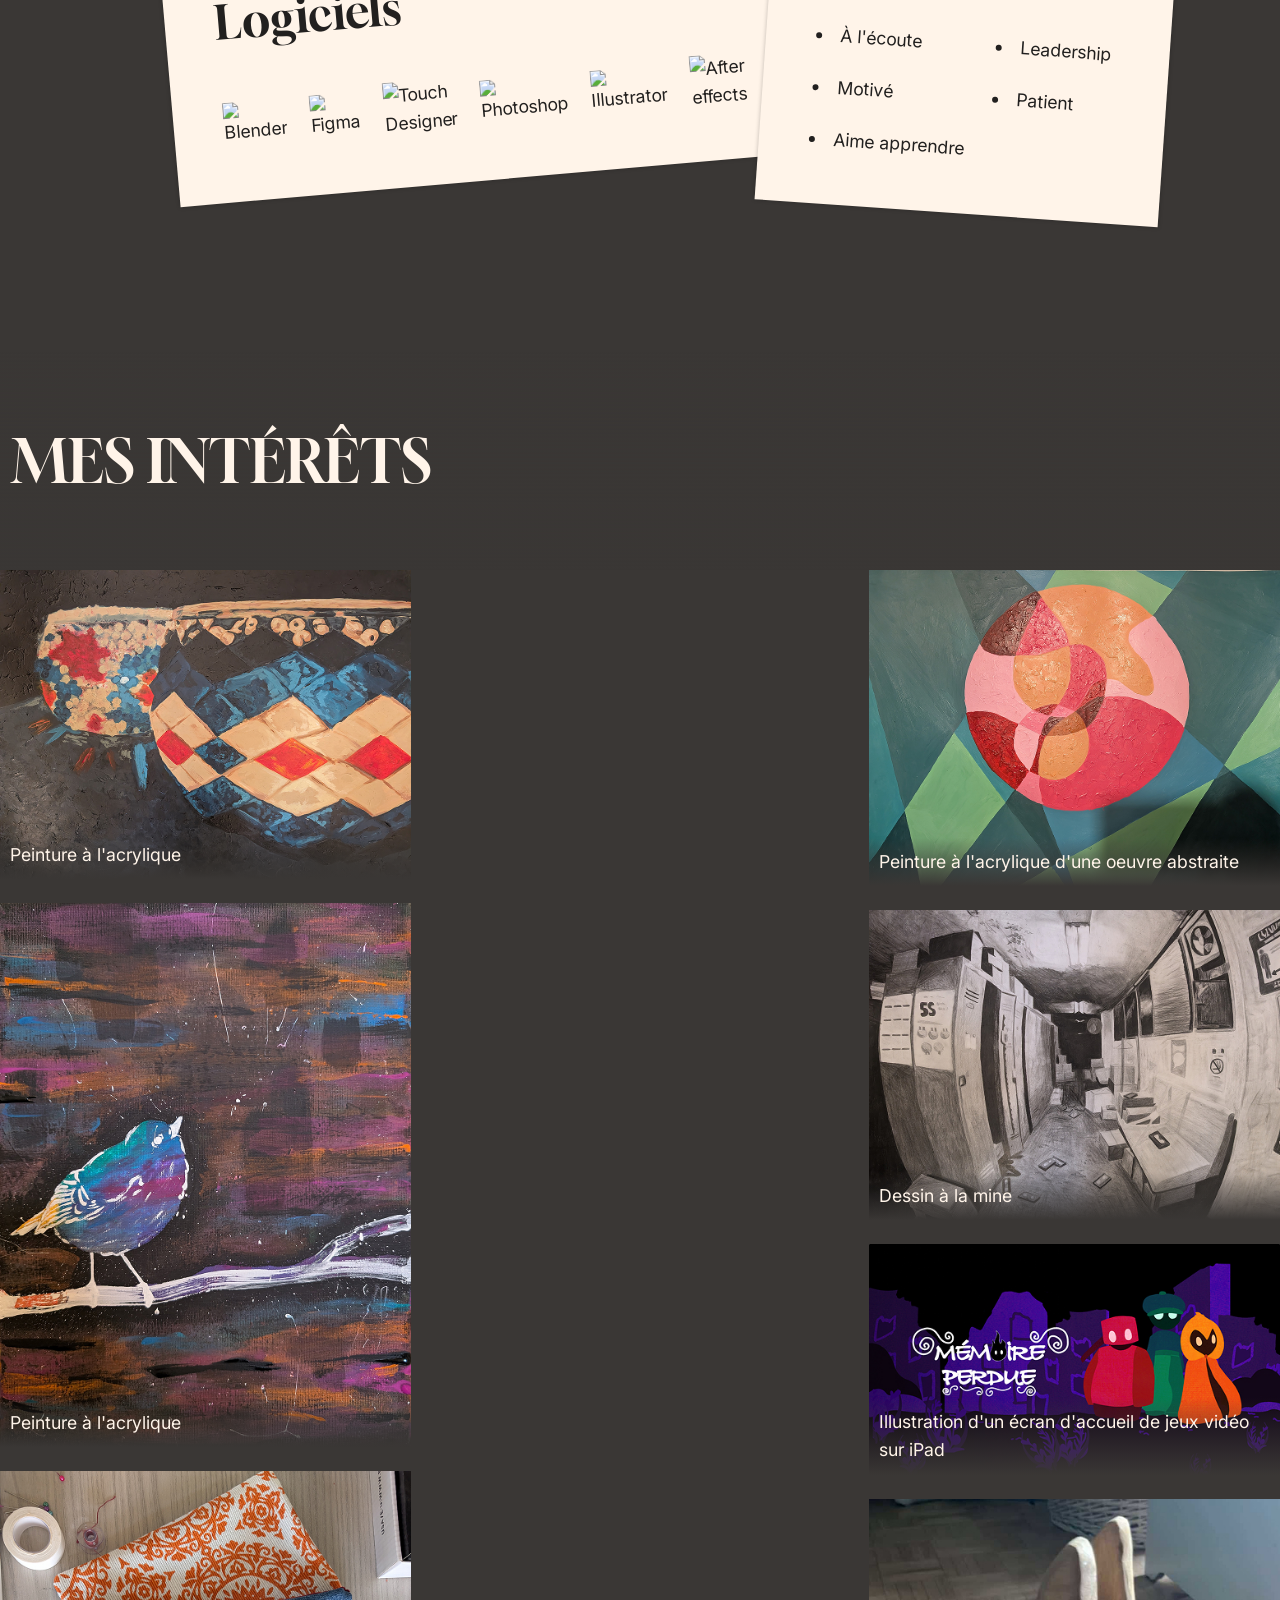
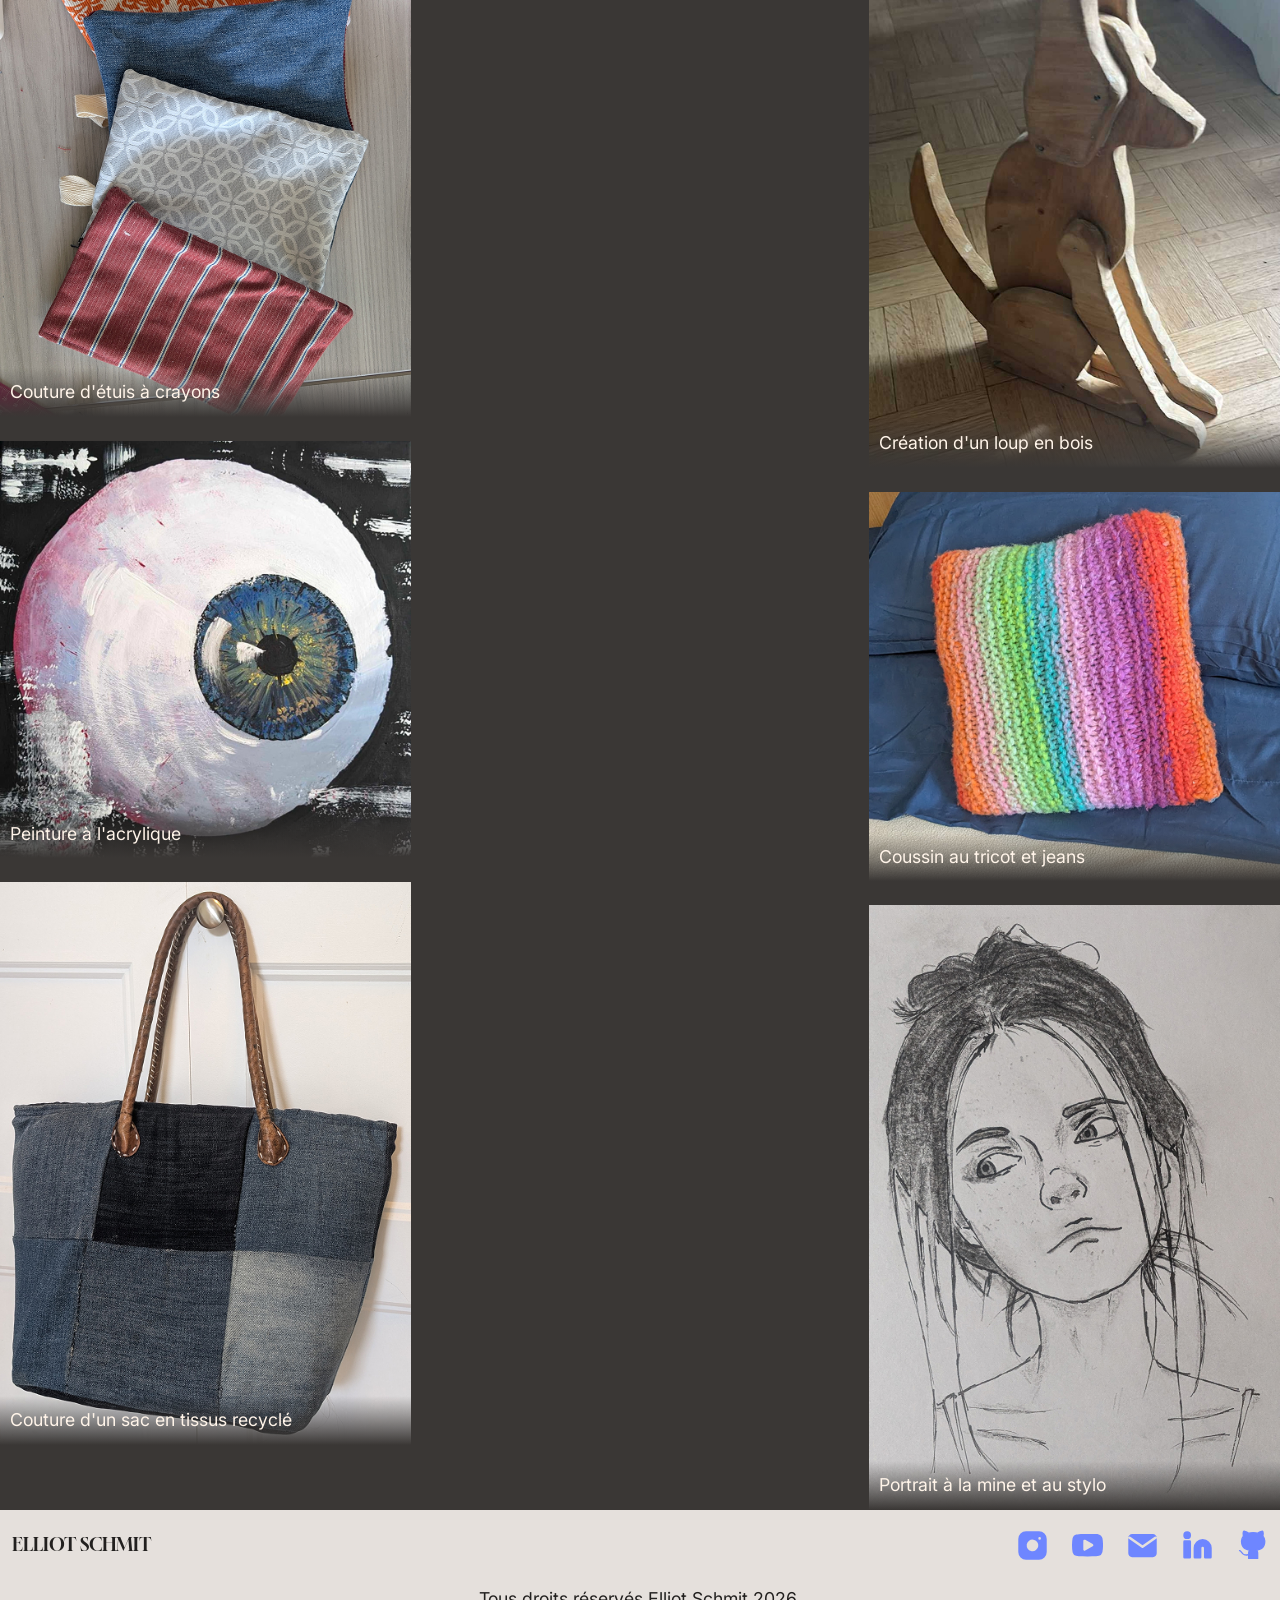
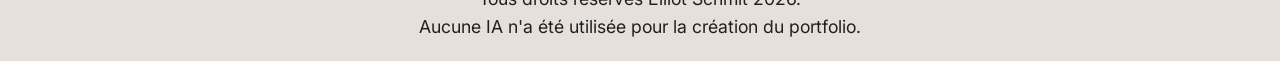
==== commit 0504b03b: "ajout panik a l'entrepot" ====
--- a/index.html
+++ b/index.html
@@ -5,6 +5,19 @@
     <meta charset="utf-8" />
     <meta name="viewport" content="width=device-width, initial-scale=1.0" />
     <title>Elliot Schmit - Porfolio - Profil multidisciplinaire</title>
+
+    <!-- Google tag (gtag.js) -->
+    <script async src="https://www.googletagmanager.com/gtag/js?id=G-Y6003DF8JM"></script>
+    <script>
+        window.dataLayer = window.dataLayer || [];
+
+        function gtag() {
+            dataLayer.push(arguments);
+        }
+        gtag("js", new Date());
+
+        gtag("config", "G-Y6003DF8JM");
+    </script>
 
     <link rel="apple-touch-icon" sizes="180x180" href="assets/favicon_io/apple-touch-icon.png" />
     <link rel="icon" type="image/png" sizes="32x32" href="assets/favicon_io/favicon-32x32.png" />
@@ -225,6 +238,24 @@
                 </div>
                 <img class="timbre" src="assets/images/timbre-5.png" alt="" />
             </span>
+
+            <span onclick="transitionToPage('panik-entrepot.html')" class="card" data-component="Rotate">
+                <div class="card__media">
+                    <img src="assets/images/panik-thumbnail.jpg" alt="" />
+                </div>
+                <div class="card__content">
+                    <h3>Panik! à l'entrepôt</h3>
+                    <ul class="categories">
+                        <li>Python</li>
+                        <li>Touch designer</li>
+                    </ul>
+
+                    <svg class="icon icon--lg">
+                        <use href="#icon-plus"></use>
+                    </svg>
+                </div>
+                <img class="timbre" src="assets/images/timbre-2.png" alt="" />
+            </span>
         </div>
     </div>
 </section>
@@ -270,7 +301,7 @@
 <section class="section presentation">
     <div class="wrapper">
         <h2>Vidéo de présentation</h2>
-        <div class="video" data-component="YouTube" data-video-id="yFu0NBnKjqQ" data-modale>
+        <div class="video" data-component="YouTube" data-video-id="yFu0NBnKjqQ">
             <div class="video__media js-video">
                 <img class="js-poster" src="assets/images/presentation.jpg" alt="Vidéo de présentation" />
 
@@ -557,19 +588,19 @@
         <div class="footer__content">
             <span onclick="transitionToPage('index.html#projets')" class="logo">Elliot Schmit</span>
             <ul class="socials">
-                <li><a href="https://www.instagram.com/elliotschmit/" target="_blank"><svg class="icon icon--lg">
+                <li><a href="https://www.instagram.com/elliotschmit/" target="_blank"><svg class="icon icon--lg" aria-label="Instagram">
                             <use href="#icon-instagram"></use>
                         </svg></a></li>
-                <li><a href="https://youtube.com/@elliotschmit?si=RR1Z4JjvS5XWAOOx" target="_blank"><svg class="icon icon--lg">
+                <li><a href="https://youtube.com/@elliotschmit?si=RR1Z4JjvS5XWAOOx" target="_blank"><svg class="icon icon--lg" aria-label="Youtube">
                             <use href="#icon-youtube"></use>
                         </svg></a></li>
-                <li><a href="mailto:schmit0709@gmail.com"><svg class="icon icon--lg">
+                <li><a href="mailto:schmit0709@gmail.com"><svg class="icon icon--lg" aria-label="Mail">
                             <use href="#icon-mail"></use>
                         </svg></a></li>
-                <li><a href="https://www.linkedin.com/in/elliot-schmit-5372b1441/" target="_blank"><svg class="icon icon--lg">
+                <li><a href="https://www.linkedin.com/in/elliot-schmit-5372b1441/" target="_blank"><svg class="icon icon--lg" aria-label="Linkedin">
                             <use href="#icon-linkedin"></use>
                         </svg></a></li>
-                <li><a href="https://github.com/ElliotSchmit" target="_blank"><svg class="icon icon--lg">
+                <li><a href="https://github.com/ElliotSchmit" target="_blank"><svg class="icon icon--lg" aria-label="Github">
                             <use href="#icon-github"></use>
                         </svg></a></li>
             </ul>
--- a/styles/main.css
+++ b/styles/main.css
@@ -1387,6 +1387,7 @@
   display: grid;
   grid-template-columns: 1fr 1fr;
   grid-template-rows: 1fr 1fr 1fr 1fr 1fr 1fr;
+  height: 100vh;
   gap: var(--spacing-md);
   padding-top: var(--spacing-lg);
 }
@@ -1617,6 +1618,12 @@
 }
 .projets .card:nth-child(5) .timbre {
   transform: rotate(6deg);
+}
+.projets .card:nth-child(6) {
+  transform: rotate(-1.7deg) translateY(-60px);
+}
+.projets .card:nth-child(6) .timbre {
+  transform: rotate(-2deg);
 }
 .projets .card:hover {
   scale: 1.05;
